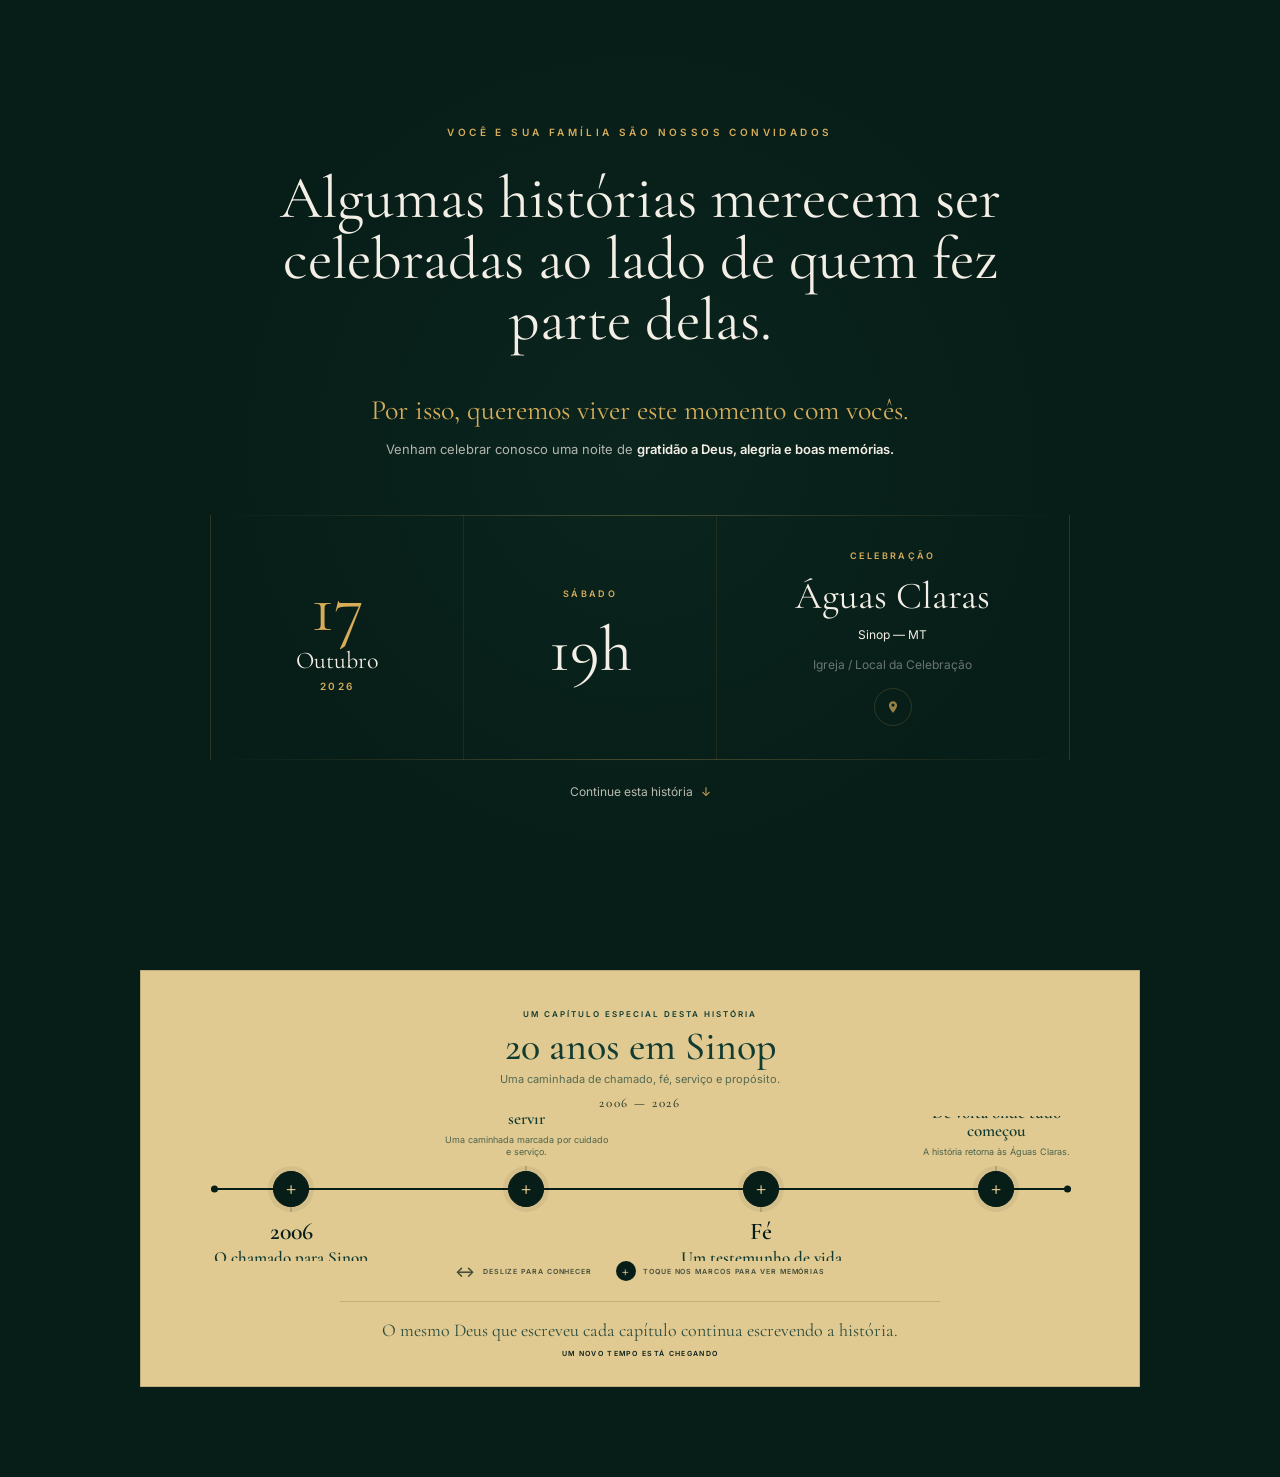
==== convite.html @ 7d4631c1 "Update convite.html" ====
<!DOCTYPE html>
<html lang="pt-BR">

<head>
  <meta charset="UTF-8">

  <meta
    name="viewport"
    content="width=device-width, initial-scale=1.0"
  >

  <meta name="theme-color" content="#071d18">

  <title>Convite | 60 anos</title>

  <!-- FONTES -->
  <link rel="preconnect" href="https://fonts.googleapis.com">

  <link
    rel="preconnect"
    href="https://fonts.gstatic.com"
    crossorigin
  >

  <link
    href="https://fonts.googleapis.com/css2?family=Cormorant+Garamond:wght@400;500;600&family=Inter:wght@300;400;500;600&display=swap"
    rel="stylesheet"
  >


  <style>

    /* =========================================================
       RESET
    ========================================================= */

    * {
      margin: 0;
      padding: 0;
      box-sizing: border-box;
    }

    html {
      scroll-behavior: smooth;
    }

    body {
      background: #071d18;
      color: #f4efe6;

      font-family: "Inter", sans-serif;

      overflow-x: hidden;
    }

    body.modal-open {
      overflow: hidden;
    }

    a {
      color: inherit;
    }


    /* =========================================================
       CONVITE
    ========================================================= */

    .convite {
      min-height: 100vh;

      display: flex;
      align-items: center;
      justify-content: center;

      padding: 70px 24px 45px;

      background:
        radial-gradient(
          circle at center,
          rgba(24, 63, 51, .22),
          transparent 55%
        ),
        #071d18;
    }

    .convite-content {
      width: min(900px, 100%);

      text-align: center;
    }


    /* LABEL */

    .convite-label {
      margin-bottom: 28px;

      color: #d7ad59;

      font-size: 10px;
      font-weight: 600;

      line-height: 1.5;

      letter-spacing: .34em;
      text-transform: uppercase;
    }


    /* FRASE PRINCIPAL */

    .convite h1 {
      max-width: 760px;

      margin: 0 auto;

      color: #f4efe6;

      font-family: "Cormorant Garamond", serif;

      font-size: clamp(42px, 5vw, 60px);
      font-weight: 400;

      line-height: 1.02;
    }


    /* DESTAQUE */

    .convite-destaque {
      margin-top: 42px;

      color: #d7ad59;

      font-family: "Cormorant Garamond", serif;

      font-size: clamp(22px, 2.5vw, 28px);
    }


    /* TEXTO FINAL */

    .convite-final {
      margin-top: 12px;

      color: rgba(244, 239, 230, .72);

      font-size: 13px;
      line-height: 1.6;
    }

    .convite-final strong {
      color: #f4efe6;
      font-weight: 600;
    }


    /* =========================================================
       EVENTO
    ========================================================= */

    .event-frame {
      position: relative;

      display: grid;
      grid-template-columns: 1fr 1fr 1.4fr;

      width: min(860px, 100%);

      margin: 55px auto 0;

      border-left:
        1px solid rgba(215, 173, 89, .18);

      border-right:
        1px solid rgba(215, 173, 89, .18);
    }


    /* LINHAS SUPERIOR / INFERIOR */

    .event-frame::before,
    .event-frame::after {
      content: "";

      position: absolute;
      left: 0;

      width: 100%;
      height: 1px;

      background:
        linear-gradient(
          90deg,
          transparent,
          rgba(215, 173, 89, .3),
          transparent
        );
    }

    .event-frame::before {
      top: 0;
    }

    .event-frame::after {
      bottom: 0;
    }


    /* COLUNAS */

    .event-column {
      min-height: 245px;

      display: flex;
      flex-direction: column;
      align-items: center;
      justify-content: center;

      padding: 32px 20px;
    }

    .event-column + .event-column {
      border-left:
        1px solid rgba(215, 173, 89, .10);
    }


    /* DATA */

    .event-number {
      color: #d7ad59;

      font-family: "Cormorant Garamond", serif;

      font-size: 70px;
      line-height: .72;
    }

    .event-month {
      margin-top: 12px;

      font-family: "Cormorant Garamond", serif;

      font-size: 24px;
    }

    .event-year {
      margin-top: 5px;

      color: #d7ad59;

      font-size: 10px;
      font-weight: 600;

      letter-spacing: .25em;
    }


    /* HORÁRIO */

    .event-small {
      margin-bottom: 12px;

      color: #d7ad59;

      font-size: 9px;
      font-weight: 600;

      letter-spacing: .26em;

      text-transform: uppercase;
    }

    .event-time strong {
      font-family: "Cormorant Garamond", serif;

      font-size: 64px;
      font-weight: 400;
    }


    /* LOCAL */

    .event-place h3 {
      margin-bottom: 8px;

      font-family: "Cormorant Garamond", serif;

      font-size: 38px;
      font-weight: 400;
    }

    .event-place > p {
      font-size: 12px;
    }

    .event-location {
      margin-top: 15px;

      color:
        rgba(244, 239, 230, .42);

      font-size: 10px;
    }


    /* MAPA */

    .map-pin {
      width: 38px;
      height: 38px;

      display: flex;
      align-items: center;
      justify-content: center;

      margin-top: 16px;

      border:
        1px solid rgba(215, 173, 89, .18);

      border-radius: 50%;

      transition: .3s ease;
    }

    .map-pin svg {
      width: 14px;

      fill:
        rgba(215, 173, 89, .7);
    }

    .map-pin:hover {
      transform:
        translateY(-3px);

      border-color:
        rgba(215, 173, 89, .5);
    }


    /* CONTINUAR */

    .continue-scroll {
      display: inline-flex;
      align-items: center;

      gap: 8px;

      margin-top: 24px;

      color:
        rgba(244, 239, 230, .75);

      font-size: 12px;

      text-decoration: none;
    }

    .continue-arrow {
      color: #d7ad59;

      animation:
        arrow 1.8s infinite;
    }

    @keyframes arrow {

      0%,
      100% {
        transform:
          translateY(0);
      }

      50% {
        transform:
          translateY(5px);
      }

    }


    /* =========================================================
       HISTÓRIA
    ========================================================= */

    .historia {
      padding: 70px 20px 90px;

      background: #071d18;
    }


    /* CARD DOURADO */

    .historia-card {
      width: min(1000px, 100%);

      max-height: 590px;

      margin: 0 auto;

      padding: 38px 0 28px;

      overflow: hidden;

      border:
        1px solid rgba(7, 29, 24, .16);

      background: #e1ca91;

      color: #123b32;
    }


    /* =========================================================
       CABEÇALHO DA HISTÓRIA
    ========================================================= */

    .historia-header {
      position: relative;

      z-index: 2;

      padding: 0 24px;

      text-align: center;

      margin-bottom: 5px;
    }

    .historia-label {
      display: block;

      margin-bottom: 7px;

      color: #123b32;

      font-size: 8px;
      font-weight: 600;

      letter-spacing: .25em;

      text-transform: uppercase;
    }

    .historia-header h2 {
      color: #123b32;

      font-family:
        "Cormorant Garamond",
        serif;

      font-size:
        clamp(30px, 4vw, 40px);

      font-weight: 500;

      line-height: 1;
    }

    .historia-header p {
      margin-top: 6px;

      color:
        rgba(18, 59, 50, .68);

      font-size: 11px;

      line-height: 1.4;
    }

    .historia-periodo {
      display: block;

      margin-top: 8px;

      color: #071d18;

      font-family:
        "Cormorant Garamond",
        serif;

      font-size: 13px;

      letter-spacing: .14em;
    }


    /* =========================================================
       JANELA DA TIMELINE
    ========================================================= */

   .timeline-scroll {
  position: relative;

  width: 100%;
  height: 145px;

  margin-top: 0;

  overflow-x: auto;
  overflow-y: hidden;

  scroll-behavior: smooth;
  scroll-snap-type: x proximity;

  scrollbar-width: none;

  -webkit-overflow-scrolling: touch;
}

.timeline-scroll::-webkit-scrollbar {
  display: none;
}


/* PISTA */

.timeline-track {
  position: relative;

  width: 1000px;
  height: 100%;
}


/* LINHA HORIZONTAL */

.timeline-line {
  position: absolute;

  left: 70px;
  right: 70px;
  top: 50%;

  height: 2px;

  transform: translateY(-50%);

  background: #071d18;
}


/* pontas da linha */

.timeline-line::before,
.timeline-line::after {
  content: "";

  position: absolute;
  top: 50%;

  width: 7px;
  height: 7px;

  border-radius: 50%;

  background: #071d18;

  transform: translateY(-50%);
}

.timeline-line::before {
  left: 0;
}

.timeline-line::after {
  right: 0;
}

    /* =========================================================
       MARCOS
    ========================================================= */

    .timeline-point {
      position: absolute;

      top: 50%;

      width: 190px;
      height: 270px;

      transform:
        translate(-50%, -50%);

      border: 0;

      background: transparent;

      color: #123b32;

      font: inherit;

      text-align: center;

      cursor: pointer;

      scroll-snap-align: center;

      -webkit-tap-highlight-color:
        transparent;
    }


    /* POSIÇÃO DOS 4 MARCOS */

    .point-1 {
      left: 150px;
    }

    .point-2 {
      left: 385px;
    }

    .point-3 {
      left: 620px;
    }

    .point-4 {
      left: 855px;
    }


    /* =========================================================
       CÍRCULO INTERATIVO
    ========================================================= */

    .timeline-marker {
      position: absolute;

      left: 50%;
      top: 50%;

      width: 36px;
      height: 36px;

      display: flex;
      align-items: center;
      justify-content: center;

      transform:
        translate(-50%, -50%);

      border:
        1px solid #071d18;

      border-radius: 50%;

      background: #071d18;

      box-shadow:
        0 0 0 5px
        rgba(7, 29, 24, .06);

      transition:
        transform .3s ease,
        background .3s ease,
        box-shadow .3s ease;
    }


    /* + */

    .timeline-plus {
      position: relative;

      z-index: 2;

      color: #e1ca91;

      font-size: 19px;
      font-weight: 300;

      line-height: 1;

      animation:
        plusPulse 2s ease-in-out infinite;
    }


    /* ANEL PULSANTE */

    .timeline-marker::after {
      content: "";

      position: absolute;

      inset: -1px;

      border:
        1px solid
        rgba(7, 29, 24, .60);

      border-radius: 50%;

      animation:
        markerPulse 2s ease-out infinite;
    }


    @keyframes plusPulse {

      0%,
      100% {
        transform:
          scale(1);

        opacity: .78;
      }

      50% {
        transform:
          scale(1.2);

        opacity: 1;
      }

    }


    @keyframes markerPulse {

      0% {
        transform:
          scale(1);

        opacity: .55;
      }

      70%,
      100% {
        transform:
          scale(1.65);

        opacity: 0;
      }

    }


    /* HOVER / FOCO */

    .timeline-point:hover
    .timeline-marker,
    .timeline-point:focus-visible
    .timeline-marker {
      transform:
        translate(-50%, -50%)
        scale(1.12);

      background: #123b32;

      box-shadow:
        0 0 0 7px
        rgba(7, 29, 24, .08);
    }

    .timeline-point:focus-visible {
      outline:
        1px solid #071d18;

      outline-offset: 4px;
    }


    /* =========================================================
       TEXTO DA TIMELINE
    ========================================================= */

    .timeline-content {
      position: absolute;

      left: 50%;

      width: 180px;

      transform:
        translateX(-50%);

      color: #123b32;
    }


    /* acima */

    .timeline-content.top {
      bottom:
        calc(50% + 31px);
    }


    /* abaixo */

    .timeline-content.bottom {
      top:
        calc(50% + 31px);
    }


    /* pequeno conector */

    .timeline-content::before {
      content: "";

      position: absolute;

      left: 50%;

      width: 1px;
      height: 14px;

      background:
        rgba(7, 29, 24, .35);

      transform:
        translateX(-50%);
    }

    .timeline-content.top::before {
      bottom: -22px;
    }

    .timeline-content.bottom::before {
      top: -22px;
    }


    /* ANO */

    .timeline-content strong {
      display: block;

      color: #071d18;

      font-family:
        "Cormorant Garamond",
        serif;

      font-size: 24px;
      font-weight: 600;

      line-height: 1;
    }


    /* TÍTULO */

    .timeline-title {
      display: block;

      max-width: 170px;

      margin:
        5px auto 0;

      color: #123b32;

      font-family:
        "Cormorant Garamond",
        serif;

      font-size: 17px;
      font-weight: 600;

      line-height: 1.05;
    }


    /* TEXTO CURTO */

    .timeline-content small {
      display: block;

      max-width: 170px;

      margin:
        6px auto 0;

      color:
        rgba(18, 59, 50, .72);

      font-size: 9px;

      line-height: 1.35;
    }


    /* =========================================================
       AJUDAS DE INTERAÇÃO
    ========================================================= */

    .timeline-actions {
      display: flex;
      align-items: center;
      justify-content: center;

      flex-wrap: wrap;

      gap: 12px 24px;

      padding:
        0 22px;
    }

    .timeline-hint,
    .timeline-help {
      display: inline-flex;
      align-items: center;

      gap: 7px;

      color:
        rgba(7, 29, 24, .72);

      font-size: 7px;
      font-weight: 600;

      letter-spacing: .13em;

      text-transform: uppercase;
    }

    .timeline-hint-icon {
      font-size: 15px;

      animation:
        slideHint 1.8s ease-in-out infinite;
    }

    @keyframes slideHint {

      0%,
      100% {
        transform:
          translateX(0);
      }

      50% {
        transform:
          translateX(5px);
      }

    }


    /* mini + explicativo */

    .help-marker {
      width: 20px;
      height: 20px;

      display: inline-flex;
      align-items: center;
      justify-content: center;

      border-radius: 50%;

      background: #071d18;

      color: #e1ca91;

      font-size: 13px;
      font-weight: 300;
    }


    /* =========================================================
       FINAL DA HISTÓRIA
    ========================================================= */

    .historia-final {
      margin:
        20px auto 0;

      padding:
        17px 20px 0;

      max-width: 600px;

      border-top:
        1px solid
        rgba(7, 29, 24, .15);

      text-align: center;
    }

    .historia-final p {
      color:
        rgba(18, 59, 50, .88);

      font-family:
        "Cormorant Garamond",
        serif;

      font-size: 18px;

      line-height: 1.25;
    }

    .historia-final span {
      display: block;

      margin-top: 7px;

      color: #071d18;

      font-size: 7px;
      font-weight: 600;

      letter-spacing: .19em;

      text-transform: uppercase;
    }


    /* =========================================================
       MODAL / GALERIA
    ========================================================= */

    .memory-modal {
      position: fixed;

      inset: 0;

      z-index: 9999;

      display: flex;
      align-items: center;
      justify-content: center;

      padding: 20px;

      opacity: 0;
      visibility: hidden;

      pointer-events: none;

      transition:
        opacity .3s ease,
        visibility .3s ease;
    }

    .memory-modal.is-open {
      opacity: 1;
      visibility: visible;

      pointer-events: auto;
    }


    /* FUNDO */

    .memory-backdrop {
      position: absolute;

      inset: 0;

      background:
        rgba(2, 14, 11, .88);

      backdrop-filter:
        blur(8px);

      -webkit-backdrop-filter:
        blur(8px);
    }


    /* JANELA */

    .memory-dialog {
      position: relative;

      z-index: 2;

      width:
        min(720px, 100%);

      max-height:
        calc(100vh - 40px);

      overflow-y: auto;

      padding:
        18px 18px 24px;

      background: #071d18;

      border:
        1px solid
        rgba(225, 202, 145, .32);

      box-shadow:
        0 30px 80px
        rgba(0, 0, 0, .40);
    }


    /* FECHAR */

    .memory-close {
      position: absolute;

      top: 14px;
      right: 14px;

      z-index: 5;

      width: 38px;
      height: 38px;

      border:
        1px solid
        rgba(225, 202, 145, .30);

      border-radius: 50%;

      background:
        rgba(7, 29, 24, .85);

      color: #e1ca91;

      font-size: 24px;
      font-weight: 300;

      line-height: 1;

      cursor: pointer;
    }


    /* FOTO */

    .memory-image-wrap {
      position: relative;

      width: 100%;

      aspect-ratio: 16 / 10;

      display: flex;
      align-items: center;
      justify-content: center;

      overflow: hidden;

      background: #04130f;
    }

    .memory-image-wrap img {
      width: 100%;
      height: 100%;

      display: block;

      object-fit: cover;
    }


    /* SETAS */

    .memory-nav {
      position: absolute;

      top: 50%;

      z-index: 4;

      width: 42px;
      height: 42px;

      display: flex;
      align-items: center;
      justify-content: center;

      transform:
        translateY(-50%);

      border:
        1px solid
        rgba(225, 202, 145, .35);

      border-radius: 50%;

      background:
        rgba(7, 29, 24, .72);

      color: #e1ca91;

      font-family:
        "Cormorant Garamond",
        serif;

      font-size: 29px;

      cursor: pointer;
    }

    .memory-prev {
      left: 12px;
    }

    .memory-next {
      right: 12px;
    }


    /* INFORMAÇÕES */

    .memory-info {
      padding:
        20px 8px 0;

      text-align: center;
    }

    .memory-year {
      display: block;

      margin-bottom: 5px;

      color: #d7ad59;

      font-size: 8px;
      font-weight: 600;

      letter-spacing: .25em;

      text-transform: uppercase;
    }

    .memory-info h3 {
      color: #f4efe6;

      font-family:
        "Cormorant Garamond",
        serif;

      font-size: 30px;
      font-weight: 400;
    }

    .memory-info p {
      max-width: 480px;

      margin:
        7px auto 0;

      color:
        rgba(244, 239, 230, .62);

      font-size: 11px;

      line-height: 1.5;
    }


    /* =========================================================
       MOBILE
    ========================================================= */

    @media (max-width: 600px) {

      /* CONVITE */

      .convite {
        min-height: auto;

        padding:
          48px 20px 34px;
      }

      .convite-label {
        margin-bottom: 17px;

        font-size: 8px;
        line-height: 1.5;

        letter-spacing: .24em;
      }

      .convite h1 {
        max-width: 330px;

        font-size: 30px;
        line-height: 1.02;
      }

      .convite-destaque {
        margin-top: 18px;

        font-size: 18px;
        line-height: 1.2;
      }

      .convite-final {
        max-width: 310px;

        margin:
          7px auto 0;

        font-size: 10.5px;

        line-height: 1.45;
      }


      /* =====================================================
         EVENTO MOBILE
      ===================================================== */

      .event-frame {
        display: grid;

        grid-template-columns:
          1fr 1fr;

        width: 100%;
        max-width: 330px;

        margin:
          22px auto 0;

        padding: 0;

        gap: 0;
      }

      .event-column {
        min-height: auto;

        padding: 0;
      }

      .event-column +
      .event-column {
        border-left: 0;
        border-top: 0;
      }


      /* DATA + HORA */

      .event-date,
      .event-time {
        min-height: 82px;

        padding:
          9px 7px;
      }

      .event-time {
        border-left:
          1px solid
          rgba(215, 173, 89, .14);
      }


      /* DATA */

      .event-number {
        font-size: 40px;
        line-height: .68;
      }

      .event-month {
        margin-top: 6px;

        font-size: 15px;
      }

      .event-year {
        margin-top: 4px;

        font-size: 6px;

        letter-spacing: .26em;
      }


      /* HORÁRIO */

      .event-time
      .event-small {
        margin-bottom: 2px;

        font-size: 6px;

        letter-spacing: .22em;
      }

      .event-time strong {
        font-size: 38px;

        line-height: .9;
      }


      /* LOCAL */

      .event-place {
        grid-column:
          1 / -1;

        min-height: auto;

        padding:
          9px 10px 11px;

        border-top:
          1px solid
          rgba(215, 173, 89, .14);
      }

      .event-place
      .event-small {
        margin-bottom: 3px;

        font-size: 6px;

        letter-spacing: .22em;
      }

      .event-place h3 {
        margin-bottom: 4px;

        font-size: 18px;

        line-height: 1;
      }

      .event-place > p {
        font-size: 8px;

        line-height: 1.3;
      }

      .event-location {
        display: none;
      }

      .map-pin {
        width: 23px;
        height: 23px;

        margin-top: 6px;
      }

      .map-pin svg {
        width: 9px;
      }


      /* =====================================================
         TIMELINE MOBILE
      ===================================================== */

      .historia {
        padding:
          42px 12px 60px;
      }

      .historia-card {
        width: 100%;

        height: 500px;
        max-height: 500px;

        padding:
          26px 0 20px;
      }

      .historia-header {
        padding:
          0 16px;

        margin-bottom: 0;
      }

      .historia-label {
        margin-bottom: 6px;

        font-size: 7px;

        letter-spacing: .20em;
      }

      .historia-header h2 {
        font-size: 28px;
      }

      .historia-header p {
        margin-top: 5px;

        font-size: 10px;
      }

      .historia-periodo {
        margin-top: 6px;

        font-size: 12px;
      }


      /* janela horizontal */

      .timeline-scroll {
        height: 290px;

        margin-top: 3px;
      }

      .timeline-track {
        width: 1000px;
      }


      /* começa mostrando o primeiro marco
         com espaço agradável */

      .timeline-line {
        left: 70px;
        right: 70px;
      }


      /* marcos */

      .timeline-point {
        width: 180px;
        height: 245px;
      }

      .timeline-marker {
        width: 34px;
        height: 34px;
      }

      .timeline-plus {
        font-size: 18px;
      }


      /* textos */

      .timeline-content {
        width: 170px;
      }

      .timeline-content strong {
        font-size: 22px;
      }

      .timeline-title {
        max-width: 155px;

        font-size: 16px;
      }

      .timeline-content small {
        max-width: 155px;

        font-size: 8px;

        line-height: 1.3;
      }


      /* ajuda */

      .timeline-actions {
        gap: 8px 16px;

        padding:
          0 12px;
      }

      .timeline-hint,
      .timeline-help {
        font-size: 6px;
      }

      .historia-final {
        margin-top: 15px;

        padding-top: 13px;
      }

      .historia-final p {
        font-size: 16px;
      }

      .historia-final span {
        font-size: 6px;
      }


      /* =====================================================
         MODAL MOBILE
      ===================================================== */

      .memory-modal {
        padding: 12px;
      }

      .memory-dialog {
        padding:
          12px 12px 20px;

        max-height:
          calc(100vh - 24px);
      }

      .memory-image-wrap {
        aspect-ratio: 4 / 5;
      }

      .memory-close {
        top: 9px;
        right: 9px;

        width: 36px;
        height: 36px;
      }

      .memory-nav {
        width: 38px;
        height: 38px;
      }

      .memory-prev {
        left: 8px;
      }

      .memory-next {
        right: 8px;
      }

      .memory-info {
        padding-top: 15px;
      }

      .memory-info h3 {
        font-size: 25px;
      }

    }


    /* =========================================================
       TOUCH
    ========================================================= */

    @media (hover: none) {

      .timeline-point:hover
      .timeline-marker {
        transform:
          translate(-50%, -50%);
      }

    }


    /* =========================================================
       REDUZIR MOVIMENTO
    ========================================================= */

    @media (
      prefers-reduced-motion: reduce
    ) {

      html {
        scroll-behavior: auto;
      }

      .continue-arrow,
      .timeline-plus,
      .timeline-marker::after,
      .timeline-hint-icon {
        animation: none;
      }

      .timeline-scroll {
        scroll-behavior: auto;
      }

    }

  </style>

</head>


<body>

  <main>


    <!-- =====================================================
         CONVITE
    ====================================================== -->

    <section class="convite">

      <div class="convite-content">

        <p class="convite-label">
          Você e sua família são nossos convidados
        </p>


        <h1>
          Algumas histórias merecem
          ser celebradas ao lado
          de quem fez parte delas.
        </h1>


        <p class="convite-destaque">
          Por isso, queremos viver este momento com vocês.
        </p>


        <p class="convite-final">
          Venham celebrar conosco uma noite de

          <strong>
            gratidão a Deus, alegria e boas memórias.
          </strong>
        </p>



        <!-- =================================================
             EVENTO
        ================================================== -->

        <div class="event-frame">


          <!-- DATA -->

          <div class="event-column event-date">

            <span class="event-number">
              17
            </span>

            <span class="event-month">
              Outubro
            </span>

            <span class="event-year">
              2026
            </span>

          </div>


          <!-- HORÁRIO -->

          <div class="event-column event-time">

            <span class="event-small">
              Sábado
            </span>

            <strong>
              19h
            </strong>

          </div>


          <!-- LOCAL -->

          <div class="event-column event-place">

            <span class="event-small">
              Celebração
            </span>

            <h3>
              Águas Claras
            </h3>

            <p>
              Sinop — MT
            </p>

            <p class="event-location">
              Igreja / Local da Celebração
            </p>


            <a
              href="COLE_AQUI_O_LINK_DO_GOOGLE_MAPS"
              target="_blank"
              rel="noopener noreferrer"
              class="map-pin"
              aria-label="Abrir localização no Google Maps"
            >

              <svg
                viewBox="0 0 24 24"
                aria-hidden="true"
              >
                <path
                  d="M12 2C8.13 2 5 5.13 5 9c0 5.25 7 13 7 13s7-7.75 7-13c0-3.87-3.13-7-7-7zm0 9.5A2.5 2.5 0 1 1 12 6a2.5 2.5 0 0 1 0 5.5z"
                />
              </svg>

            </a>

          </div>

        </div>



        <!-- CONTINUAR -->

        <a
          href="#historia"
          class="continue-scroll"
        >

          <span>
            Continue esta história
          </span>

          <span class="continue-arrow">
            ↓
          </span>

        </a>

      </div>

    </section>



    <!-- =====================================================
         HISTÓRIA
    ====================================================== -->

    <section
      class="historia"
      id="historia"
    >

      <div class="historia-card">


        <!-- CABEÇALHO -->

        <div class="historia-header">

          <span class="historia-label">
            Um capítulo especial desta história
          </span>

          <h2>
            20 anos em Sinop
          </h2>

          <p>
            Uma caminhada de chamado,
            fé, serviço e propósito.
          </p>

          <span class="historia-periodo">
            2006 — 2026
          </span>

        </div>



        <!-- =================================================
             TIMELINE HORIZONTAL
        ================================================== -->

        <div class="timeline-scroll">

          <div class="timeline-track">

            <div
              class="timeline-line"
              aria-hidden="true"
            ></div>


            <!-- 2006 -->

            <button
              class="timeline-point point-1"
              type="button"
              data-gallery="gallery-2006"
              aria-label="Ver memórias de 2006"
            >

              <span class="timeline-marker">

                <span class="timeline-plus">
                  +
                </span>

              </span>


              <span class="timeline-content bottom">

                <strong>
                  2006
                </strong>

                <span class="timeline-title">
                  O chamado para Sinop
                </span>

                <small>
                  Um novo capítulo de fé e propósito.
                </small>

              </span>

            </button>



            <!-- 20 ANOS -->

            <button
              class="timeline-point point-2"
              type="button"
              data-gallery="gallery-ministerio"
              aria-label="Ver memórias dos 20 anos de ministério"
            >

              <span class="timeline-marker">

                <span class="timeline-plus">
                  +
                </span>

              </span>


              <span class="timeline-content top">

                <strong>
                  20 anos
                </strong>

                <span class="timeline-title">
                  Uma vida dedicada a servir
                </span>

                <small>
                  Uma caminhada marcada por cuidado e serviço.
                </small>

              </span>

            </button>



            <!-- FÉ -->

            <button
              class="timeline-point point-3"
              type="button"
              data-gallery="gallery-fe"
              aria-label="Ver memórias de fé"
            >

              <span class="timeline-marker">

                <span class="timeline-plus">
                  +
                </span>

              </span>


              <span class="timeline-content bottom">

                <strong>
                  Fé
                </strong>

                <span class="timeline-title">
                  Um testemunho de vida
                </span>

                <small>
                  Superação, esperança e gratidão a Deus.
                </small>

              </span>

            </button>



            <!-- 2026 -->

            <button
              class="timeline-point point-4"
              type="button"
              data-gallery="gallery-2026"
              aria-label="Ver memórias de 2026"
            >

              <span class="timeline-marker">

                <span class="timeline-plus">
                  +
                </span>

              </span>


              <span class="timeline-content top">

                <strong>
                  2026
                </strong>

                <span class="timeline-title">
                  De volta onde tudo começou
                </span>

                <small>
                  A história retorna às Águas Claras.
                </small>

              </span>

            </button>


          </div>

        </div>



        <!-- AJUDA -->

        <div class="timeline-actions">

          <div class="timeline-hint">

            <span class="timeline-hint-icon">
              ↔
            </span>

            <span>
              Deslize para conhecer
            </span>

          </div>


          <div class="timeline-help">

            <span class="help-marker">
              +
            </span>

            <span>
              Toque nos marcos para ver memórias
            </span>

          </div>

        </div>



        <!-- FECHAMENTO -->

        <div class="historia-final">

          <p>
            O mesmo Deus que escreveu cada capítulo
            continua escrevendo a história.
          </p>

          <span>
            Um novo tempo está chegando
          </span>

        </div>

      </div>

    </section>

  </main>



  <!-- =====================================================
       POPUP DA GALERIA
  ====================================================== -->

  <div
    class="memory-modal"
    id="memoryModal"
    aria-hidden="true"
  >

    <div class="memory-backdrop"></div>


    <div
      class="memory-dialog"
      role="dialog"
      aria-modal="true"
      aria-labelledby="memoryTitle"
    >

      <button
        class="memory-close"
        type="button"
        aria-label="Fechar galeria"
      >
        ×
      </button>


      <div class="memory-image-wrap">

        <button
          class="memory-nav memory-prev"
          type="button"
          aria-label="Foto anterior"
        >
          ‹
        </button>


        <img
          id="memoryImage"
          src=""
          alt=""
        >


        <button
          class="memory-nav memory-next"
          type="button"
          aria-label="Próxima foto"
        >
          ›
        </button>

      </div>


      <div class="memory-info">

        <span
          class="memory-year"
          id="memoryYear"
        ></span>

        <h3 id="memoryTitle"></h3>

        <p id="memoryText"></p>

      </div>

    </div>

  </div>



  <!-- =====================================================
       JAVASCRIPT DA GALERIA
  ====================================================== -->

  <script>

    const galleries = {

      "gallery-2006": {

        year: "2006",

        title:
          "O chamado para Sinop",

        text:
          "Um novo capítulo de fé e propósito começava.",

        images: [
          "assests/2006-1.jpg",
          "assests/2006-2.jpg",
          "assests/2006-3.jpg"
        ]

      },


      "gallery-ministerio": {

        year:
          "20 anos",

        title:
          "Uma vida dedicada a servir",

        text:
          "Uma caminhada marcada por cuidado, fé e serviço.",

        images: [
          "assests/ministerio-1.jpg",
          "assests/ministerio-2.jpg",
          "assests/ministerio-3.jpg"
        ]

      },


      "gallery-fe": {

        year:
          "Fé",

        title:
          "Um testemunho de vida",

        text:
          "Superação, esperança e gratidão a Deus.",

        images: [
          "assests/fe-1.jpg",
          "assests/fe-2.jpg",
          "assests/fe-3.jpg"
        ]

      },


      "gallery-2026": {

        year:
          "2026",

        title:
          "De volta onde tudo começou",

        text:
          "Vinte anos depois, a história retorna às Águas Claras.",

        images: [
          "assests/2026-1.jpg",
          "assests/2026-2.jpg",
          "assests/2026-3.jpg"
        ]

      }

    };


    const modal =
      document.getElementById(
        "memoryModal"
      );

    const image =
      document.getElementById(
        "memoryImage"
      );

    const year =
      document.getElementById(
        "memoryYear"
      );

    const title =
      document.getElementById(
        "memoryTitle"
      );

    const text =
      document.getElementById(
        "memoryText"
      );

    const closeButton =
      document.querySelector(
        ".memory-close"
      );

    const previousButton =
      document.querySelector(
        ".memory-prev"
      );

    const nextButton =
      document.querySelector(
        ".memory-next"
      );

    const backdrop =
      document.querySelector(
        ".memory-backdrop"
      );


    let currentGallery = null;
    let currentIndex = 0;



    /* ATUALIZA FOTO */

    function updateGallery() {

      if (!currentGallery) {
        return;
      }

      const data =
        galleries[currentGallery];

      image.src =
        data.images[currentIndex];

      image.alt =
        `${data.title} — foto ${currentIndex + 1}`;

      year.textContent =
        data.year;

      title.textContent =
        data.title;

      text.textContent =
        data.text;

    }



    /* ABRIR */

    function openGallery(name) {

      if (!galleries[name]) {
        return;
      }

      currentGallery =
        name;

      currentIndex =
        0;

      updateGallery();

      modal.classList.add(
        "is-open"
      );

      modal.setAttribute(
        "aria-hidden",
        "false"
      );

      document.body.classList.add(
        "modal-open"
      );

      closeButton.focus();

    }



    /* FECHAR */

    function closeGallery() {

      modal.classList.remove(
        "is-open"
      );

      modal.setAttribute(
        "aria-hidden",
        "true"
      );

      document.body.classList.remove(
        "modal-open"
      );

      currentGallery =
        null;

    }



    /* MARCOS */

    document
      .querySelectorAll(
        ".timeline-point"
      )
      .forEach((point) => {

        point.addEventListener(
          "click",
          () => {

            openGallery(
              point.dataset.gallery
            );

          }
        );

      });



    /* PRÓXIMA */

    nextButton.addEventListener(
      "click",
      () => {

        if (!currentGallery) {
          return;
        }

        const data =
          galleries[currentGallery];

        currentIndex =
          (currentIndex + 1)
          % data.images.length;

        updateGallery();

      }
    );



    /* ANTERIOR */

    previousButton.addEventListener(
      "click",
      () => {

        if (!currentGallery) {
          return;
        }

        const data =
          galleries[currentGallery];

        currentIndex =
          (
            currentIndex
            - 1
            + data.images.length
          )
          % data.images.length;

        updateGallery();

      }
    );



    /* FECHAR PELO X */

    closeButton.addEventListener(
      "click",
      closeGallery
    );



    /* FECHAR PELO FUNDO */

    backdrop.addEventListener(
      "click",
      closeGallery
    );



    /* TECLADO */

    document.addEventListener(
      "keydown",
      (event) => {

        if (
          !modal.classList.contains(
            "is-open"
          )
        ) {
          return;
        }


        if (event.key === "Escape") {

          closeGallery();

        }


        if (event.key === "ArrowRight") {

          nextButton.click();

        }


        if (event.key === "ArrowLeft") {

          previousButton.click();

        }

      }
    );

  </script>

</body>

</html>
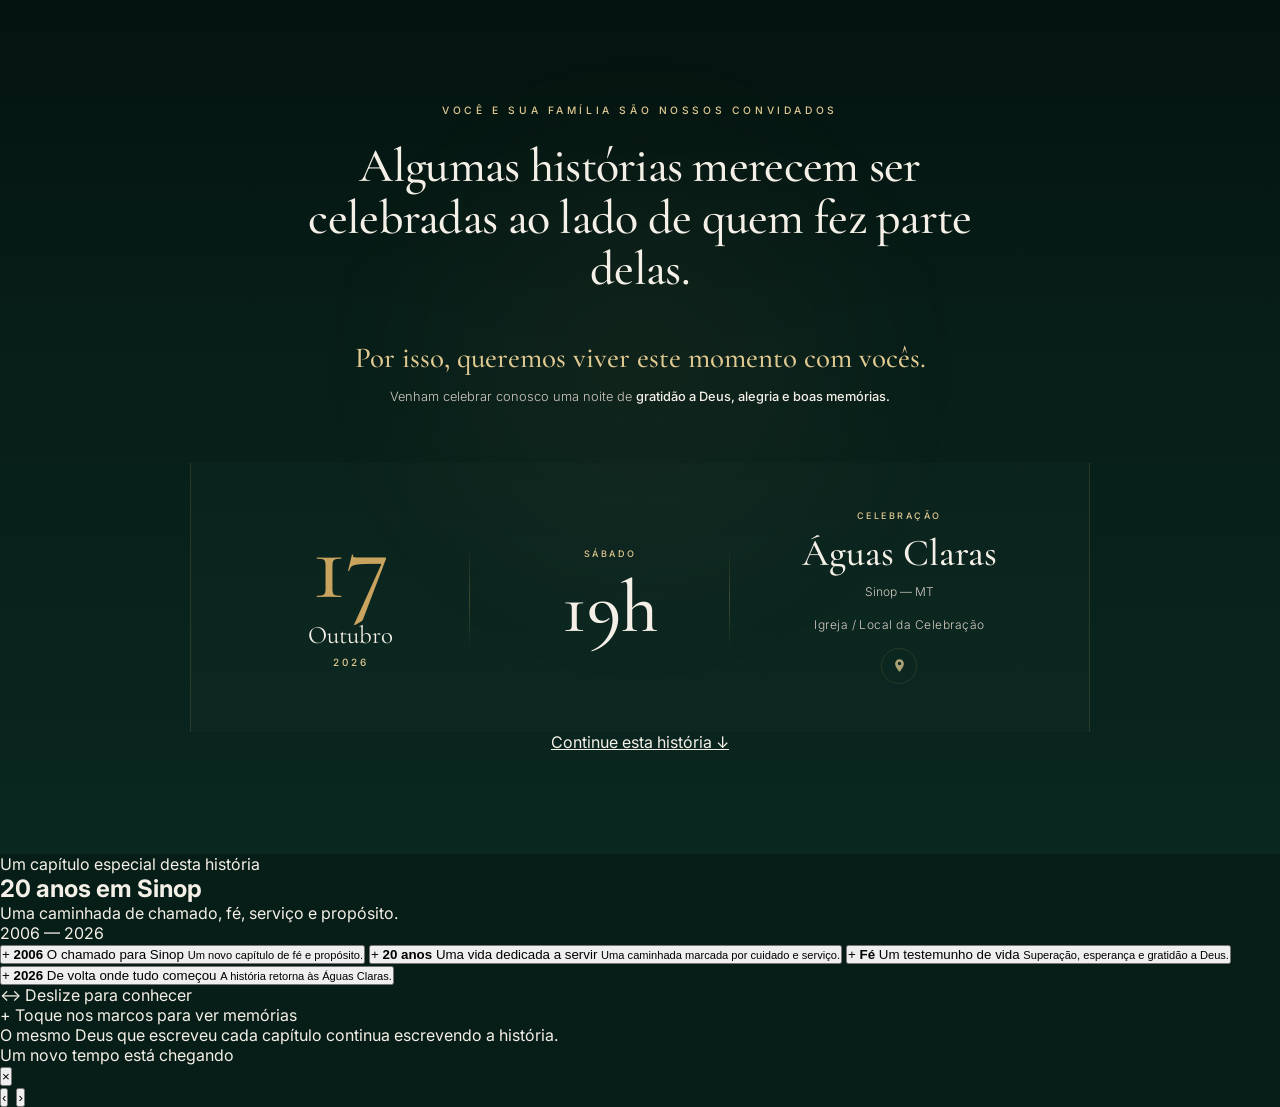
==== commit c31ac531: "Update convite.html" ====
--- a/convite.html
+++ b/convite.html
@@ -27,1672 +27,11 @@
     rel="stylesheet"
   >
 
-
-  <style>
-
-    /* =========================================================
-       RESET
-    ========================================================= */
-
-    * {
-      margin: 0;
-      padding: 0;
-      box-sizing: border-box;
-    }
-
-    html {
-      scroll-behavior: smooth;
-    }
-
-    body {
-      background: #071d18;
-      color: #f4efe6;
-
-      font-family: "Inter", sans-serif;
-
-      overflow-x: hidden;
-    }
-
-    body.modal-open {
-      overflow: hidden;
-    }
-
-    a {
-      color: inherit;
-    }
-
-
-    /* =========================================================
-       CONVITE
-    ========================================================= */
-
-    .convite {
-      min-height: 100vh;
-
-      display: flex;
-      align-items: center;
-      justify-content: center;
-
-      padding: 70px 24px 45px;
-
-      background:
-        radial-gradient(
-          circle at center,
-          rgba(24, 63, 51, .22),
-          transparent 55%
-        ),
-        #071d18;
-    }
-
-    .convite-content {
-      width: min(900px, 100%);
-
-      text-align: center;
-    }
-
-
-    /* LABEL */
-
-    .convite-label {
-      margin-bottom: 28px;
-
-      color: #d7ad59;
-
-      font-size: 10px;
-      font-weight: 600;
-
-      line-height: 1.5;
-
-      letter-spacing: .34em;
-      text-transform: uppercase;
-    }
-
-
-    /* FRASE PRINCIPAL */
-
-    .convite h1 {
-      max-width: 760px;
-
-      margin: 0 auto;
-
-      color: #f4efe6;
-
-      font-family: "Cormorant Garamond", serif;
-
-      font-size: clamp(42px, 5vw, 60px);
-      font-weight: 400;
-
-      line-height: 1.02;
-    }
-
-
-    /* DESTAQUE */
-
-    .convite-destaque {
-      margin-top: 42px;
-
-      color: #d7ad59;
-
-      font-family: "Cormorant Garamond", serif;
-
-      font-size: clamp(22px, 2.5vw, 28px);
-    }
-
-
-    /* TEXTO FINAL */
-
-    .convite-final {
-      margin-top: 12px;
-
-      color: rgba(244, 239, 230, .72);
-
-      font-size: 13px;
-      line-height: 1.6;
-    }
-
-    .convite-final strong {
-      color: #f4efe6;
-      font-weight: 600;
-    }
-
-
-    /* =========================================================
-       EVENTO
-    ========================================================= */
-
-    .event-frame {
-      position: relative;
-
-      display: grid;
-      grid-template-columns: 1fr 1fr 1.4fr;
-
-      width: min(860px, 100%);
-
-      margin: 55px auto 0;
-
-      border-left:
-        1px solid rgba(215, 173, 89, .18);
-
-      border-right:
-        1px solid rgba(215, 173, 89, .18);
-    }
-
-
-    /* LINHAS SUPERIOR / INFERIOR */
-
-    .event-frame::before,
-    .event-frame::after {
-      content: "";
-
-      position: absolute;
-      left: 0;
-
-      width: 100%;
-      height: 1px;
-
-      background:
-        linear-gradient(
-          90deg,
-          transparent,
-          rgba(215, 173, 89, .3),
-          transparent
-        );
-    }
-
-    .event-frame::before {
-      top: 0;
-    }
-
-    .event-frame::after {
-      bottom: 0;
-    }
-
-
-    /* COLUNAS */
-
-    .event-column {
-      min-height: 245px;
-
-      display: flex;
-      flex-direction: column;
-      align-items: center;
-      justify-content: center;
-
-      padding: 32px 20px;
-    }
-
-    .event-column + .event-column {
-      border-left:
-        1px solid rgba(215, 173, 89, .10);
-    }
-
-
-    /* DATA */
-
-    .event-number {
-      color: #d7ad59;
-
-      font-family: "Cormorant Garamond", serif;
-
-      font-size: 70px;
-      line-height: .72;
-    }
-
-    .event-month {
-      margin-top: 12px;
-
-      font-family: "Cormorant Garamond", serif;
-
-      font-size: 24px;
-    }
-
-    .event-year {
-      margin-top: 5px;
-
-      color: #d7ad59;
-
-      font-size: 10px;
-      font-weight: 600;
-
-      letter-spacing: .25em;
-    }
-
-
-    /* HORÁRIO */
-
-    .event-small {
-      margin-bottom: 12px;
-
-      color: #d7ad59;
-
-      font-size: 9px;
-      font-weight: 600;
-
-      letter-spacing: .26em;
-
-      text-transform: uppercase;
-    }
-
-    .event-time strong {
-      font-family: "Cormorant Garamond", serif;
-
-      font-size: 64px;
-      font-weight: 400;
-    }
-
-
-    /* LOCAL */
-
-    .event-place h3 {
-      margin-bottom: 8px;
-
-      font-family: "Cormorant Garamond", serif;
-
-      font-size: 38px;
-      font-weight: 400;
-    }
-
-    .event-place > p {
-      font-size: 12px;
-    }
-
-    .event-location {
-      margin-top: 15px;
-
-      color:
-        rgba(244, 239, 230, .42);
-
-      font-size: 10px;
-    }
-
-
-    /* MAPA */
-
-    .map-pin {
-      width: 38px;
-      height: 38px;
-
-      display: flex;
-      align-items: center;
-      justify-content: center;
-
-      margin-top: 16px;
-
-      border:
-        1px solid rgba(215, 173, 89, .18);
-
-      border-radius: 50%;
-
-      transition: .3s ease;
-    }
-
-    .map-pin svg {
-      width: 14px;
-
-      fill:
-        rgba(215, 173, 89, .7);
-    }
-
-    .map-pin:hover {
-      transform:
-        translateY(-3px);
-
-      border-color:
-        rgba(215, 173, 89, .5);
-    }
-
-
-    /* CONTINUAR */
-
-    .continue-scroll {
-      display: inline-flex;
-      align-items: center;
-
-      gap: 8px;
-
-      margin-top: 24px;
-
-      color:
-        rgba(244, 239, 230, .75);
-
-      font-size: 12px;
-
-      text-decoration: none;
-    }
-
-    .continue-arrow {
-      color: #d7ad59;
-
-      animation:
-        arrow 1.8s infinite;
-    }
-
-    @keyframes arrow {
-
-      0%,
-      100% {
-        transform:
-          translateY(0);
-      }
-
-      50% {
-        transform:
-          translateY(5px);
-      }
-
-    }
-
-
-    /* =========================================================
-       HISTÓRIA
-    ========================================================= */
-
-    .historia {
-      padding: 70px 20px 90px;
-
-      background: #071d18;
-    }
-
-
-    /* CARD DOURADO */
-
-    .historia-card {
-      width: min(1000px, 100%);
-
-      max-height: 590px;
-
-      margin: 0 auto;
-
-      padding: 38px 0 28px;
-
-      overflow: hidden;
-
-      border:
-        1px solid rgba(7, 29, 24, .16);
-
-      background: #e1ca91;
-
-      color: #123b32;
-    }
-
-
-    /* =========================================================
-       CABEÇALHO DA HISTÓRIA
-    ========================================================= */
-
-    .historia-header {
-      position: relative;
-
-      z-index: 2;
-
-      padding: 0 24px;
-
-      text-align: center;
-
-      margin-bottom: 5px;
-    }
-
-    .historia-label {
-      display: block;
-
-      margin-bottom: 7px;
-
-      color: #123b32;
-
-      font-size: 8px;
-      font-weight: 600;
-
-      letter-spacing: .25em;
-
-      text-transform: uppercase;
-    }
-
-    .historia-header h2 {
-      color: #123b32;
-
-      font-family:
-        "Cormorant Garamond",
-        serif;
-
-      font-size:
-        clamp(30px, 4vw, 40px);
-
-      font-weight: 500;
-
-      line-height: 1;
-    }
-
-    .historia-header p {
-      margin-top: 6px;
-
-      color:
-        rgba(18, 59, 50, .68);
-
-      font-size: 11px;
-
-      line-height: 1.4;
-    }
-
-    .historia-periodo {
-      display: block;
-
-      margin-top: 8px;
-
-      color: #071d18;
-
-      font-family:
-        "Cormorant Garamond",
-        serif;
-
-      font-size: 13px;
-
-      letter-spacing: .14em;
-    }
-
-
-    /* =========================================================
-       JANELA DA TIMELINE
-    ========================================================= */
-
-   .timeline-scroll {
-  position: relative;
-
-  width: 100%;
-  height: 145px;
-
-  margin-top: 0;
-
-  overflow-x: auto;
-  overflow-y: hidden;
-
-  scroll-behavior: smooth;
-  scroll-snap-type: x proximity;
-
-  scrollbar-width: none;
-
-  -webkit-overflow-scrolling: touch;
-}
-
-.timeline-scroll::-webkit-scrollbar {
-  display: none;
-}
-
-
-/* PISTA */
-
-.timeline-track {
-  position: relative;
-
-  width: 1000px;
-  height: 100%;
-}
-
-
-/* LINHA HORIZONTAL */
-
-.timeline-line {
-  position: absolute;
-
-  left: 70px;
-  right: 70px;
-  top: 50%;
-
-  height: 2px;
-
-  transform: translateY(-50%);
-
-  background: #071d18;
-}
-
-
-/* pontas da linha */
-
-.timeline-line::before,
-.timeline-line::after {
-  content: "";
-
-  position: absolute;
-  top: 50%;
-
-  width: 7px;
-  height: 7px;
-
-  border-radius: 50%;
-
-  background: #071d18;
-
-  transform: translateY(-50%);
-}
-
-.timeline-line::before {
-  left: 0;
-}
-
-.timeline-line::after {
-  right: 0;
-}
-
-    /* =========================================================
-       MARCOS
-    ========================================================= */
-
-    .timeline-point {
-      position: absolute;
-
-      top: 50%;
-
-      width: 190px;
-      height: 270px;
-
-      transform:
-        translate(-50%, -50%);
-
-      border: 0;
-
-      background: transparent;
-
-      color: #123b32;
-
-      font: inherit;
-
-      text-align: center;
-
-      cursor: pointer;
-
-      scroll-snap-align: center;
-
-      -webkit-tap-highlight-color:
-        transparent;
-    }
-
-
-    /* POSIÇÃO DOS 4 MARCOS */
-
-    .point-1 {
-      left: 150px;
-    }
-
-    .point-2 {
-      left: 385px;
-    }
-
-    .point-3 {
-      left: 620px;
-    }
-
-    .point-4 {
-      left: 855px;
-    }
-
-
-    /* =========================================================
-       CÍRCULO INTERATIVO
-    ========================================================= */
-
-    .timeline-marker {
-      position: absolute;
-
-      left: 50%;
-      top: 50%;
-
-      width: 36px;
-      height: 36px;
-
-      display: flex;
-      align-items: center;
-      justify-content: center;
-
-      transform:
-        translate(-50%, -50%);
-
-      border:
-        1px solid #071d18;
-
-      border-radius: 50%;
-
-      background: #071d18;
-
-      box-shadow:
-        0 0 0 5px
-        rgba(7, 29, 24, .06);
-
-      transition:
-        transform .3s ease,
-        background .3s ease,
-        box-shadow .3s ease;
-    }
-
-
-    /* + */
-
-    .timeline-plus {
-      position: relative;
-
-      z-index: 2;
-
-      color: #e1ca91;
-
-      font-size: 19px;
-      font-weight: 300;
-
-      line-height: 1;
-
-      animation:
-        plusPulse 2s ease-in-out infinite;
-    }
-
-
-    /* ANEL PULSANTE */
-
-    .timeline-marker::after {
-      content: "";
-
-      position: absolute;
-
-      inset: -1px;
-
-      border:
-        1px solid
-        rgba(7, 29, 24, .60);
-
-      border-radius: 50%;
-
-      animation:
-        markerPulse 2s ease-out infinite;
-    }
-
-
-    @keyframes plusPulse {
-
-      0%,
-      100% {
-        transform:
-          scale(1);
-
-        opacity: .78;
-      }
-
-      50% {
-        transform:
-          scale(1.2);
-
-        opacity: 1;
-      }
-
-    }
-
-
-    @keyframes markerPulse {
-
-      0% {
-        transform:
-          scale(1);
-
-        opacity: .55;
-      }
-
-      70%,
-      100% {
-        transform:
-          scale(1.65);
-
-        opacity: 0;
-      }
-
-    }
-
-
-    /* HOVER / FOCO */
-
-    .timeline-point:hover
-    .timeline-marker,
-    .timeline-point:focus-visible
-    .timeline-marker {
-      transform:
-        translate(-50%, -50%)
-        scale(1.12);
-
-      background: #123b32;
-
-      box-shadow:
-        0 0 0 7px
-        rgba(7, 29, 24, .08);
-    }
-
-    .timeline-point:focus-visible {
-      outline:
-        1px solid #071d18;
-
-      outline-offset: 4px;
-    }
-
-
-    /* =========================================================
-       TEXTO DA TIMELINE
-    ========================================================= */
-
-    .timeline-content {
-      position: absolute;
-
-      left: 50%;
-
-      width: 180px;
-
-      transform:
-        translateX(-50%);
-
-      color: #123b32;
-    }
-
-
-    /* acima */
-
-    .timeline-content.top {
-      bottom:
-        calc(50% + 31px);
-    }
-
-
-    /* abaixo */
-
-    .timeline-content.bottom {
-      top:
-        calc(50% + 31px);
-    }
-
-
-    /* pequeno conector */
-
-    .timeline-content::before {
-      content: "";
-
-      position: absolute;
-
-      left: 50%;
-
-      width: 1px;
-      height: 14px;
-
-      background:
-        rgba(7, 29, 24, .35);
-
-      transform:
-        translateX(-50%);
-    }
-
-    .timeline-content.top::before {
-      bottom: -22px;
-    }
-
-    .timeline-content.bottom::before {
-      top: -22px;
-    }
-
-
-    /* ANO */
-
-    .timeline-content strong {
-      display: block;
-
-      color: #071d18;
-
-      font-family:
-        "Cormorant Garamond",
-        serif;
-
-      font-size: 24px;
-      font-weight: 600;
-
-      line-height: 1;
-    }
-
-
-    /* TÍTULO */
-
-    .timeline-title {
-      display: block;
-
-      max-width: 170px;
-
-      margin:
-        5px auto 0;
-
-      color: #123b32;
-
-      font-family:
-        "Cormorant Garamond",
-        serif;
-
-      font-size: 17px;
-      font-weight: 600;
-
-      line-height: 1.05;
-    }
-
-
-    /* TEXTO CURTO */
-
-    .timeline-content small {
-      display: block;
-
-      max-width: 170px;
-
-      margin:
-        6px auto 0;
-
-      color:
-        rgba(18, 59, 50, .72);
-
-      font-size: 9px;
-
-      line-height: 1.35;
-    }
-
-
-    /* =========================================================
-       AJUDAS DE INTERAÇÃO
-    ========================================================= */
-
-    .timeline-actions {
-      display: flex;
-      align-items: center;
-      justify-content: center;
-
-      flex-wrap: wrap;
-
-      gap: 12px 24px;
-
-      padding:
-        0 22px;
-    }
-
-    .timeline-hint,
-    .timeline-help {
-      display: inline-flex;
-      align-items: center;
-
-      gap: 7px;
-
-      color:
-        rgba(7, 29, 24, .72);
-
-      font-size: 7px;
-      font-weight: 600;
-
-      letter-spacing: .13em;
-
-      text-transform: uppercase;
-    }
-
-    .timeline-hint-icon {
-      font-size: 15px;
-
-      animation:
-        slideHint 1.8s ease-in-out infinite;
-    }
-
-    @keyframes slideHint {
-
-      0%,
-      100% {
-        transform:
-          translateX(0);
-      }
-
-      50% {
-        transform:
-          translateX(5px);
-      }
-
-    }
-
-
-    /* mini + explicativo */
-
-    .help-marker {
-      width: 20px;
-      height: 20px;
-
-      display: inline-flex;
-      align-items: center;
-      justify-content: center;
-
-      border-radius: 50%;
-
-      background: #071d18;
-
-      color: #e1ca91;
-
-      font-size: 13px;
-      font-weight: 300;
-    }
-
-
-    /* =========================================================
-       FINAL DA HISTÓRIA
-    ========================================================= */
-
-    .historia-final {
-      margin:
-        20px auto 0;
-
-      padding:
-        17px 20px 0;
-
-      max-width: 600px;
-
-      border-top:
-        1px solid
-        rgba(7, 29, 24, .15);
-
-      text-align: center;
-    }
-
-    .historia-final p {
-      color:
-        rgba(18, 59, 50, .88);
-
-      font-family:
-        "Cormorant Garamond",
-        serif;
-
-      font-size: 18px;
-
-      line-height: 1.25;
-    }
-
-    .historia-final span {
-      display: block;
-
-      margin-top: 7px;
-
-      color: #071d18;
-
-      font-size: 7px;
-      font-weight: 600;
-
-      letter-spacing: .19em;
-
-      text-transform: uppercase;
-    }
-
-
-    /* =========================================================
-       MODAL / GALERIA
-    ========================================================= */
-
-    .memory-modal {
-      position: fixed;
-
-      inset: 0;
-
-      z-index: 9999;
-
-      display: flex;
-      align-items: center;
-      justify-content: center;
-
-      padding: 20px;
-
-      opacity: 0;
-      visibility: hidden;
-
-      pointer-events: none;
-
-      transition:
-        opacity .3s ease,
-        visibility .3s ease;
-    }
-
-    .memory-modal.is-open {
-      opacity: 1;
-      visibility: visible;
-
-      pointer-events: auto;
-    }
-
-
-    /* FUNDO */
-
-    .memory-backdrop {
-      position: absolute;
-
-      inset: 0;
-
-      background:
-        rgba(2, 14, 11, .88);
-
-      backdrop-filter:
-        blur(8px);
-
-      -webkit-backdrop-filter:
-        blur(8px);
-    }
-
-
-    /* JANELA */
-
-    .memory-dialog {
-      position: relative;
-
-      z-index: 2;
-
-      width:
-        min(720px, 100%);
-
-      max-height:
-        calc(100vh - 40px);
-
-      overflow-y: auto;
-
-      padding:
-        18px 18px 24px;
-
-      background: #071d18;
-
-      border:
-        1px solid
-        rgba(225, 202, 145, .32);
-
-      box-shadow:
-        0 30px 80px
-        rgba(0, 0, 0, .40);
-    }
-
-
-    /* FECHAR */
-
-    .memory-close {
-      position: absolute;
-
-      top: 14px;
-      right: 14px;
-
-      z-index: 5;
-
-      width: 38px;
-      height: 38px;
-
-      border:
-        1px solid
-        rgba(225, 202, 145, .30);
-
-      border-radius: 50%;
-
-      background:
-        rgba(7, 29, 24, .85);
-
-      color: #e1ca91;
-
-      font-size: 24px;
-      font-weight: 300;
-
-      line-height: 1;
-
-      cursor: pointer;
-    }
-
-
-    /* FOTO */
-
-    .memory-image-wrap {
-      position: relative;
-
-      width: 100%;
-
-      aspect-ratio: 16 / 10;
-
-      display: flex;
-      align-items: center;
-      justify-content: center;
-
-      overflow: hidden;
-
-      background: #04130f;
-    }
-
-    .memory-image-wrap img {
-      width: 100%;
-      height: 100%;
-
-      display: block;
-
-      object-fit: cover;
-    }
-
-
-    /* SETAS */
-
-    .memory-nav {
-      position: absolute;
-
-      top: 50%;
-
-      z-index: 4;
-
-      width: 42px;
-      height: 42px;
-
-      display: flex;
-      align-items: center;
-      justify-content: center;
-
-      transform:
-        translateY(-50%);
-
-      border:
-        1px solid
-        rgba(225, 202, 145, .35);
-
-      border-radius: 50%;
-
-      background:
-        rgba(7, 29, 24, .72);
-
-      color: #e1ca91;
-
-      font-family:
-        "Cormorant Garamond",
-        serif;
-
-      font-size: 29px;
-
-      cursor: pointer;
-    }
-
-    .memory-prev {
-      left: 12px;
-    }
-
-    .memory-next {
-      right: 12px;
-    }
-
-
-    /* INFORMAÇÕES */
-
-    .memory-info {
-      padding:
-        20px 8px 0;
-
-      text-align: center;
-    }
-
-    .memory-year {
-      display: block;
-
-      margin-bottom: 5px;
-
-      color: #d7ad59;
-
-      font-size: 8px;
-      font-weight: 600;
-
-      letter-spacing: .25em;
-
-      text-transform: uppercase;
-    }
-
-    .memory-info h3 {
-      color: #f4efe6;
-
-      font-family:
-        "Cormorant Garamond",
-        serif;
-
-      font-size: 30px;
-      font-weight: 400;
-    }
-
-    .memory-info p {
-      max-width: 480px;
-
-      margin:
-        7px auto 0;
-
-      color:
-        rgba(244, 239, 230, .62);
-
-      font-size: 11px;
-
-      line-height: 1.5;
-    }
-
-
-    /* =========================================================
-       MOBILE
-    ========================================================= */
-
-    @media (max-width: 600px) {
-
-      /* CONVITE */
-
-      .convite {
-        min-height: auto;
-
-        padding:
-          48px 20px 34px;
-      }
-
-      .convite-label {
-        margin-bottom: 17px;
-
-        font-size: 8px;
-        line-height: 1.5;
-
-        letter-spacing: .24em;
-      }
-
-      .convite h1 {
-        max-width: 330px;
-
-        font-size: 30px;
-        line-height: 1.02;
-      }
-
-      .convite-destaque {
-        margin-top: 18px;
-
-        font-size: 18px;
-        line-height: 1.2;
-      }
-
-      .convite-final {
-        max-width: 310px;
-
-        margin:
-          7px auto 0;
-
-        font-size: 10.5px;
-
-        line-height: 1.45;
-      }
-
-
-      /* =====================================================
-         EVENTO MOBILE
-      ===================================================== */
-
-      .event-frame {
-        display: grid;
-
-        grid-template-columns:
-          1fr 1fr;
-
-        width: 100%;
-        max-width: 330px;
-
-        margin:
-          22px auto 0;
-
-        padding: 0;
-
-        gap: 0;
-      }
-
-      .event-column {
-        min-height: auto;
-
-        padding: 0;
-      }
-
-      .event-column +
-      .event-column {
-        border-left: 0;
-        border-top: 0;
-      }
-
-
-      /* DATA + HORA */
-
-      .event-date,
-      .event-time {
-        min-height: 82px;
-
-        padding:
-          9px 7px;
-      }
-
-      .event-time {
-        border-left:
-          1px solid
-          rgba(215, 173, 89, .14);
-      }
-
-
-      /* DATA */
-
-      .event-number {
-        font-size: 40px;
-        line-height: .68;
-      }
-
-      .event-month {
-        margin-top: 6px;
-
-        font-size: 15px;
-      }
-
-      .event-year {
-        margin-top: 4px;
-
-        font-size: 6px;
-
-        letter-spacing: .26em;
-      }
-
-
-      /* HORÁRIO */
-
-      .event-time
-      .event-small {
-        margin-bottom: 2px;
-
-        font-size: 6px;
-
-        letter-spacing: .22em;
-      }
-
-      .event-time strong {
-        font-size: 38px;
-
-        line-height: .9;
-      }
-
-
-      /* LOCAL */
-
-      .event-place {
-        grid-column:
-          1 / -1;
-
-        min-height: auto;
-
-        padding:
-          9px 10px 11px;
-
-        border-top:
-          1px solid
-          rgba(215, 173, 89, .14);
-      }
-
-      .event-place
-      .event-small {
-        margin-bottom: 3px;
-
-        font-size: 6px;
-
-        letter-spacing: .22em;
-      }
-
-      .event-place h3 {
-        margin-bottom: 4px;
-
-        font-size: 18px;
-
-        line-height: 1;
-      }
-
-      .event-place > p {
-        font-size: 8px;
-
-        line-height: 1.3;
-      }
-
-      .event-location {
-        display: none;
-      }
-
-      .map-pin {
-        width: 23px;
-        height: 23px;
-
-        margin-top: 6px;
-      }
-
-      .map-pin svg {
-        width: 9px;
-      }
-
-
-      /* =====================================================
-         TIMELINE MOBILE
-      ===================================================== */
-
-      .historia {
-        padding:
-          42px 12px 60px;
-      }
-
-      .historia-card {
-        width: 100%;
-
-        height: 500px;
-        max-height: 500px;
-
-        padding:
-          26px 0 20px;
-      }
-
-      .historia-header {
-        padding:
-          0 16px;
-
-        margin-bottom: 0;
-      }
-
-      .historia-label {
-        margin-bottom: 6px;
-
-        font-size: 7px;
-
-        letter-spacing: .20em;
-      }
-
-      .historia-header h2 {
-        font-size: 28px;
-      }
-
-      .historia-header p {
-        margin-top: 5px;
-
-        font-size: 10px;
-      }
-
-      .historia-periodo {
-        margin-top: 6px;
-
-        font-size: 12px;
-      }
-
-
-      /* janela horizontal */
-
-      .timeline-scroll {
-        height: 290px;
-
-        margin-top: 3px;
-      }
-
-      .timeline-track {
-        width: 1000px;
-      }
-
-
-      /* começa mostrando o primeiro marco
-         com espaço agradável */
-
-      .timeline-line {
-        left: 70px;
-        right: 70px;
-      }
-
-
-      /* marcos */
-
-      .timeline-point {
-        width: 180px;
-        height: 245px;
-      }
-
-      .timeline-marker {
-        width: 34px;
-        height: 34px;
-      }
-
-      .timeline-plus {
-        font-size: 18px;
-      }
-
-
-      /* textos */
-
-      .timeline-content {
-        width: 170px;
-      }
-
-      .timeline-content strong {
-        font-size: 22px;
-      }
-
-      .timeline-title {
-        max-width: 155px;
-
-        font-size: 16px;
-      }
-
-      .timeline-content small {
-        max-width: 155px;
-
-        font-size: 8px;
-
-        line-height: 1.3;
-      }
-
-
-      /* ajuda */
-
-      .timeline-actions {
-        gap: 8px 16px;
-
-        padding:
-          0 12px;
-      }
-
-      .timeline-hint,
-      .timeline-help {
-        font-size: 6px;
-      }
-
-      .historia-final {
-        margin-top: 15px;
-
-        padding-top: 13px;
-      }
-
-      .historia-final p {
-        font-size: 16px;
-      }
-
-      .historia-final span {
-        font-size: 6px;
-      }
-
-
-      /* =====================================================
-         MODAL MOBILE
-      ===================================================== */
-
-      .memory-modal {
-        padding: 12px;
-      }
-
-      .memory-dialog {
-        padding:
-          12px 12px 20px;
-
-        max-height:
-          calc(100vh - 24px);
-      }
-
-      .memory-image-wrap {
-        aspect-ratio: 4 / 5;
-      }
-
-      .memory-close {
-        top: 9px;
-        right: 9px;
-
-        width: 36px;
-        height: 36px;
-      }
-
-      .memory-nav {
-        width: 38px;
-        height: 38px;
-      }
-
-      .memory-prev {
-        left: 8px;
-      }
-
-      .memory-next {
-        right: 8px;
-      }
-
-      .memory-info {
-        padding-top: 15px;
-      }
-
-      .memory-info h3 {
-        font-size: 25px;
-      }
-
-    }
-
-
-    /* =========================================================
-       TOUCH
-    ========================================================= */
-
-    @media (hover: none) {
-
-      .timeline-point:hover
-      .timeline-marker {
-        transform:
-          translate(-50%, -50%);
-      }
-
-    }
-
-
-    /* =========================================================
-       REDUZIR MOVIMENTO
-    ========================================================= */
-
-    @media (
-      prefers-reduced-motion: reduce
-    ) {
-
-      html {
-        scroll-behavior: auto;
-      }
-
-      .continue-arrow,
-      .timeline-plus,
-      .timeline-marker::after,
-      .timeline-hint-icon {
-        animation: none;
-      }
-
-      .timeline-scroll {
-        scroll-behavior: auto;
-      }
-
-    }
-
-  </style>
-
+  <!-- CSS EXTERNO -->
+  <link
+    rel="stylesheet"
+    href="style.css?v=14"
+  >
 </head>
 
 
@@ -1728,7 +67,6 @@
 
         <p class="convite-final">
           Venham celebrar conosco uma noite de
-
           <strong>
             gratidão a Deus, alegria e boas memórias.
           </strong>
@@ -1741,7 +79,6 @@
         ================================================== -->
 
         <div class="event-frame">
-
 
           <!-- DATA -->
 
@@ -1822,22 +159,22 @@
         </div>
 
 
-
         <!-- CONTINUAR -->
 
         <a
           href="#historia"
           class="continue-scroll"
         >
-
           <span>
             Continue esta história
           </span>
 
-          <span class="continue-arrow">
+          <span
+            class="continue-arrow"
+            aria-hidden="true"
+          >
             ↓
           </span>
-
         </a>
 
       </div>
@@ -1884,10 +221,13 @@
 
 
         <!-- =================================================
-             TIMELINE HORIZONTAL
+             TIMELINE
         ================================================== -->
 
-        <div class="timeline-scroll">
+        <div
+          class="timeline-scroll"
+          aria-label="Linha do tempo"
+        >
 
           <div class="timeline-track">
 
@@ -1897,21 +237,20 @@
             ></div>
 
 
+
             <!-- 2006 -->
 
             <button
               class="timeline-point point-1"
               type="button"
-              data-gallery="gallery-2006"
+              data-gallery="2006"
               aria-label="Ver memórias de 2006"
             >
 
               <span class="timeline-marker">
-
                 <span class="timeline-plus">
                   +
                 </span>
-
               </span>
 
 
@@ -1940,16 +279,14 @@
             <button
               class="timeline-point point-2"
               type="button"
-              data-gallery="gallery-ministerio"
-              aria-label="Ver memórias dos 20 anos de ministério"
+              data-gallery="ministerio"
+              aria-label="Ver memórias dos 20 anos"
             >
 
               <span class="timeline-marker">
-
                 <span class="timeline-plus">
                   +
                 </span>
-
               </span>
 
 
@@ -1978,16 +315,14 @@
             <button
               class="timeline-point point-3"
               type="button"
-              data-gallery="gallery-fe"
+              data-gallery="fe"
               aria-label="Ver memórias de fé"
             >
 
               <span class="timeline-marker">
-
                 <span class="timeline-plus">
                   +
                 </span>
-
               </span>
 
 
@@ -2016,16 +351,14 @@
             <button
               class="timeline-point point-4"
               type="button"
-              data-gallery="gallery-2026"
+              data-gallery="2026"
               aria-label="Ver memórias de 2026"
             >
 
               <span class="timeline-marker">
-
                 <span class="timeline-plus">
                   +
                 </span>
-
               </span>
 
 
@@ -2047,20 +380,22 @@
 
             </button>
 
-
           </div>
 
         </div>
 
 
 
-        <!-- AJUDA -->
+        <!-- INDICAÇÕES -->
 
         <div class="timeline-actions">
 
           <div class="timeline-hint">
 
-            <span class="timeline-hint-icon">
+            <span
+              class="timeline-hint-icon"
+              aria-hidden="true"
+            >
               ↔
             </span>
 
@@ -2073,7 +408,10 @@
 
           <div class="timeline-help">
 
-            <span class="help-marker">
+            <span
+              class="help-marker"
+              aria-hidden="true"
+            >
               +
             </span>
 
@@ -2087,7 +425,7 @@
 
 
 
-        <!-- FECHAMENTO -->
+        <!-- FRASE FINAL -->
 
         <div class="historia-final">
 
@@ -2111,7 +449,7 @@
 
 
   <!-- =====================================================
-       POPUP DA GALERIA
+       GALERIA
   ====================================================== -->
 
   <div
@@ -2120,7 +458,10 @@
     aria-hidden="true"
   >
 
-    <div class="memory-backdrop"></div>
+    <div
+      class="memory-backdrop"
+      data-close-modal
+    ></div>
 
 
     <div
@@ -2134,6 +475,7 @@
         class="memory-close"
         type="button"
         aria-label="Fechar galeria"
+        data-close-modal
       >
         ×
       </button>
@@ -2188,194 +530,133 @@
 
 
   <!-- =====================================================
-       JAVASCRIPT DA GALERIA
+       JAVASCRIPT
   ====================================================== -->
 
   <script>
 
     const galleries = {
 
-      "gallery-2006": {
-
+      2006: {
         year: "2006",
-
-        title:
-          "O chamado para Sinop",
-
-        text:
-          "Um novo capítulo de fé e propósito começava.",
+        title: "O chamado para Sinop",
+        text: "Um novo capítulo de fé e propósito começava.",
 
         images: [
           "assests/2006-1.jpg",
           "assests/2006-2.jpg",
           "assests/2006-3.jpg"
         ]
-
       },
 
 
-      "gallery-ministerio": {
-
-        year:
-          "20 anos",
-
-        title:
-          "Uma vida dedicada a servir",
-
-        text:
-          "Uma caminhada marcada por cuidado, fé e serviço.",
+      ministerio: {
+        year: "20 anos",
+        title: "Uma vida dedicada a servir",
+        text: "Uma caminhada marcada por cuidado, fé e serviço.",
 
         images: [
           "assests/ministerio-1.jpg",
           "assests/ministerio-2.jpg",
           "assests/ministerio-3.jpg"
         ]
-
       },
 
 
-      "gallery-fe": {
-
-        year:
-          "Fé",
-
-        title:
-          "Um testemunho de vida",
-
-        text:
-          "Superação, esperança e gratidão a Deus.",
+      fe: {
+        year: "Fé",
+        title: "Um testemunho de vida",
+        text: "Superação, esperança e gratidão a Deus.",
 
         images: [
           "assests/fe-1.jpg",
           "assests/fe-2.jpg",
           "assests/fe-3.jpg"
         ]
-
       },
 
 
-      "gallery-2026": {
-
-        year:
-          "2026",
-
-        title:
-          "De volta onde tudo começou",
-
-        text:
-          "Vinte anos depois, a história retorna às Águas Claras.",
+      2026: {
+        year: "2026",
+        title: "De volta onde tudo começou",
+        text: "Vinte anos depois, a história retorna às Águas Claras.",
 
         images: [
           "assests/2026-1.jpg",
           "assests/2026-2.jpg",
           "assests/2026-3.jpg"
         ]
-
       }
 
     };
 
 
     const modal =
-      document.getElementById(
-        "memoryModal"
-      );
-
-    const image =
-      document.getElementById(
-        "memoryImage"
-      );
-
-    const year =
-      document.getElementById(
-        "memoryYear"
-      );
-
-    const title =
-      document.getElementById(
-        "memoryTitle"
-      );
-
-    const text =
-      document.getElementById(
-        "memoryText"
-      );
-
-    const closeButton =
-      document.querySelector(
-        ".memory-close"
-      );
-
-    const previousButton =
-      document.querySelector(
-        ".memory-prev"
-      );
-
-    const nextButton =
-      document.querySelector(
-        ".memory-next"
-      );
-
-    const backdrop =
-      document.querySelector(
-        ".memory-backdrop"
-      );
-
-
-    let currentGallery = null;
+      document.getElementById("memoryModal");
+
+    const memoryImage =
+      document.getElementById("memoryImage");
+
+    const memoryYear =
+      document.getElementById("memoryYear");
+
+    const memoryTitle =
+      document.getElementById("memoryTitle");
+
+    const memoryText =
+      document.getElementById("memoryText");
+
+
+    let currentGallery;
     let currentIndex = 0;
 
 
 
-    /* ATUALIZA FOTO */
+    /* ---------------------------------------------------------
+       ATUALIZAR GALERIA
+    --------------------------------------------------------- */
 
     function updateGallery() {
 
-      if (!currentGallery) {
-        return;
-      }
-
-      const data =
+      const gallery =
         galleries[currentGallery];
 
-      image.src =
-        data.images[currentIndex];
-
-      image.alt =
-        `${data.title} — foto ${currentIndex + 1}`;
-
-      year.textContent =
-        data.year;
-
-      title.textContent =
-        data.title;
-
-      text.textContent =
-        data.text;
+      if (!gallery) return;
+
+
+      memoryImage.src =
+        gallery.images[currentIndex];
+
+      memoryImage.alt =
+        `${gallery.title} — foto ${currentIndex + 1}`;
+
+      memoryYear.textContent =
+        gallery.year;
+
+      memoryTitle.textContent =
+        gallery.title;
+
+      memoryText.textContent =
+        gallery.text;
 
     }
 
 
 
-    /* ABRIR */
+    /* ---------------------------------------------------------
+       ABRIR
+    --------------------------------------------------------- */
 
     function openGallery(name) {
 
-      if (!galleries[name]) {
-        return;
-      }
-
-      currentGallery =
-        name;
-
-      currentIndex =
-        0;
+      if (!galleries[name]) return;
+
+      currentGallery = name;
+      currentIndex = 0;
 
       updateGallery();
 
-      modal.classList.add(
-        "is-open"
-      );
+      modal.classList.add("is-open");
 
       modal.setAttribute(
         "aria-hidden",
@@ -2386,19 +667,17 @@
         "modal-open"
       );
 
-      closeButton.focus();
-
     }
 
 
 
-    /* FECHAR */
+    /* ---------------------------------------------------------
+       FECHAR
+    --------------------------------------------------------- */
 
     function closeGallery() {
 
-      modal.classList.remove(
-        "is-open"
-      );
+      modal.classList.remove("is-open");
 
       modal.setAttribute(
         "aria-hidden",
@@ -2409,139 +688,123 @@
         "modal-open"
       );
 
-      currentGallery =
-        null;
-
     }
 
 
 
-    /* MARCOS */
+    /* ---------------------------------------------------------
+       MARCOS DA TIMELINE
+    --------------------------------------------------------- */
 
     document
-      .querySelectorAll(
-        ".timeline-point"
-      )
+      .querySelectorAll(".timeline-point")
       .forEach((point) => {
 
         point.addEventListener(
           "click",
-          () => {
-
-            openGallery(
-              point.dataset.gallery
-            );
-
-          }
+          () => openGallery(
+            point.dataset.gallery
+          )
         );
 
       });
 
 
 
-    /* PRÓXIMA */
-
-    nextButton.addEventListener(
-      "click",
-      () => {
-
-        if (!currentGallery) {
-          return;
-        }
-
-        const data =
+    /* ---------------------------------------------------------
+       PRÓXIMA FOTO
+    --------------------------------------------------------- */
+
+    document
+      .querySelector(".memory-next")
+      .addEventListener("click", () => {
+
+        const gallery =
           galleries[currentGallery];
 
         currentIndex =
           (currentIndex + 1)
-          % data.images.length;
+          % gallery.images.length;
 
         updateGallery();
 
-      }
-    );
-
-
-
-    /* ANTERIOR */
-
-    previousButton.addEventListener(
-      "click",
-      () => {
-
-        if (!currentGallery) {
-          return;
-        }
-
-        const data =
+      });
+
+
+
+    /* ---------------------------------------------------------
+       FOTO ANTERIOR
+    --------------------------------------------------------- */
+
+    document
+      .querySelector(".memory-prev")
+      .addEventListener("click", () => {
+
+        const gallery =
           galleries[currentGallery];
 
         currentIndex =
           (
             currentIndex
             - 1
-            + data.images.length
+            + gallery.images.length
           )
-          % data.images.length;
+          % gallery.images.length;
 
         updateGallery();
 
-      }
-    );
-
-
-
-    /* FECHAR PELO X */
-
-    closeButton.addEventListener(
-      "click",
-      closeGallery
-    );
-
-
-
-    /* FECHAR PELO FUNDO */
-
-    backdrop.addEventListener(
-      "click",
-      closeGallery
-    );
-
-
-
-    /* TECLADO */
+      });
+
+
+
+    /* ---------------------------------------------------------
+       FECHAR MODAL
+    --------------------------------------------------------- */
+
+    document
+      .querySelectorAll("[data-close-modal]")
+      .forEach((button) => {
+
+        button.addEventListener(
+          "click",
+          closeGallery
+        );
+
+      });
+
+
+
+    /* ---------------------------------------------------------
+       TECLADO
+    --------------------------------------------------------- */
 
     document.addEventListener(
       "keydown",
       (event) => {
 
         if (
-          !modal.classList.contains(
-            "is-open"
-          )
+          !modal.classList.contains("is-open")
         ) {
           return;
         }
 
 
         if (event.key === "Escape") {
-
           closeGallery();
-
         }
 
 
         if (event.key === "ArrowRight") {
-
-          nextButton.click();
-
+          document
+            .querySelector(".memory-next")
+            .click();
         }
 
 
         if (event.key === "ArrowLeft") {
-
-          previousButton.click();
-
+          document
+            .querySelector(".memory-prev")
+            .click();
         }
 
       }
--- a/style.css
+++ b/style.css
@@ -0,0 +1,1332 @@
+/* =========================================================
+   BASE
+========================================================= */
+
+* {
+  margin: 0;
+  padding: 0;
+  box-sizing: border-box;
+}
+
+:root {
+  --verde: #123b32;
+  --verde-escuro: #071d18;
+  --verde-preto: #04130f;
+
+  --dourado: #c9a45f;
+  --dourado-claro: #e1ca91;
+
+  --marfim: #f5f0e7;
+  --cinza: #d1cac0;
+}
+
+html {
+  scroll-behavior: smooth;
+}
+
+body {
+  min-height: 100%;
+
+  background: var(--verde-escuro);
+  color: var(--marfim);
+
+  font-family: "Inter", sans-serif;
+
+  -webkit-font-smoothing: antialiased;
+  text-rendering: optimizeLegibility;
+
+  overflow-x: hidden;
+
+  transition: opacity .5s ease;
+}
+
+body.page-leaving {
+  opacity: 0;
+  pointer-events: none;
+}
+
+a {
+  color: inherit;
+}
+
+
+/* =========================================================
+   CAPA
+========================================================= */
+
+.hero {
+  position: relative;
+
+  width: 100%;
+  min-height: 100vh;
+  min-height: 100svh;
+
+  display: flex;
+  align-items: center;
+  justify-content: center;
+
+  padding:
+    max(45px, env(safe-area-inset-top))
+    24px
+    max(45px, env(safe-area-inset-bottom));
+
+  overflow: hidden;
+
+  text-align: center;
+
+  isolation: isolate;
+
+  background: var(--verde-escuro);
+}
+
+
+/* FOTO */
+
+.hero-photo {
+  position: absolute;
+  inset: 0;
+
+  z-index: 0;
+
+  background-image: url("assests/hero.png");
+  background-size: cover;
+  background-position: 65% 30%;
+
+  filter:
+    saturate(.65)
+    contrast(.95)
+    brightness(.76);
+
+  transform: scale(1.02);
+}
+
+
+/* CAMADA VERDE */
+
+.hero-overlay {
+  position: absolute;
+  inset: 0;
+
+  z-index: 1;
+
+  pointer-events: none;
+
+  background:
+    linear-gradient(
+      90deg,
+      rgba(4,24,19,.88) 0%,
+      rgba(7,35,28,.60) 25%,
+      rgba(7,35,28,.35) 52%,
+      rgba(7,35,28,.46) 75%,
+      rgba(4,24,19,.82) 100%
+    ),
+    linear-gradient(
+      180deg,
+      rgba(7,29,24,.25) 0%,
+      rgba(7,29,24,.34) 45%,
+      rgba(7,29,24,.58) 75%,
+      rgba(4,19,15,.92) 100%
+    );
+}
+
+
+/* VINHETA */
+
+.hero::after {
+  content: "";
+
+  position: absolute;
+  inset: 0;
+
+  z-index: 2;
+
+  pointer-events: none;
+
+  background:
+    radial-gradient(
+      ellipse 72% 88% at 63% 42%,
+      transparent 20%,
+      rgba(2,15,12,.03) 45%,
+      rgba(2,15,12,.16) 67%,
+      rgba(2,15,12,.48) 100%
+    );
+}
+
+
+/* BRILHO */
+
+.hero-glow {
+  position: absolute;
+
+  top: 10%;
+  left: 50%;
+
+  z-index: 1;
+
+  width: min(600px, 75vw);
+  aspect-ratio: 1;
+
+  transform: translateX(-50%);
+
+  border-radius: 50%;
+
+  background:
+    radial-gradient(
+      circle,
+      rgba(201,164,95,.13),
+      rgba(201,164,95,.05) 35%,
+      transparent 70%
+    );
+
+  filter: blur(25px);
+
+  pointer-events: none;
+}
+
+
+/* CONTEÚDO */
+
+.hero-content {
+  position: relative;
+
+  z-index: 3;
+
+  width: 100%;
+  max-width: 900px;
+
+  display: flex;
+  flex-direction: column;
+  align-items: center;
+
+  animation:
+    entrance 1.1s
+    cubic-bezier(.22,.61,.36,1)
+    both;
+}
+
+
+/* FRASE SUPERIOR */
+
+.eyebrow {
+  margin-bottom: clamp(30px, 5vh, 48px);
+
+  color: var(--dourado-claro);
+
+  font-size: clamp(9px, .8vw, 12px);
+  font-weight: 500;
+
+  line-height: 1.5;
+
+  letter-spacing: .42em;
+  text-transform: uppercase;
+}
+
+
+/* =========================================================
+   60 ANOS
+========================================================= */
+
+.anniversary {
+  display: flex;
+  flex-direction: column;
+  align-items: center;
+
+  margin-bottom: clamp(30px, 5vh, 48px);
+}
+
+.number {
+  display: block;
+
+  color: var(--dourado);
+
+  font-family: "Cormorant Garamond", serif;
+
+  font-size: clamp(180px, 25vw, 330px);
+  font-weight: 500;
+
+  line-height: .63;
+
+  letter-spacing: -.045em;
+
+  text-shadow:
+    0 15px 45px rgba(0,0,0,.15);
+}
+
+.years {
+  display: block;
+
+  margin-top: clamp(30px, 4vh, 42px);
+  padding-left: .7em;
+
+  color: var(--marfim);
+
+  font-size: 11px;
+  font-weight: 600;
+
+  line-height: 1;
+
+  letter-spacing: .7em;
+  text-transform: uppercase;
+}
+
+
+/* NOME */
+
+.hero h1 {
+  max-width: 950px;
+
+  margin-bottom: 20px;
+
+  color: var(--marfim);
+
+  font-family: "DM Serif Display", serif;
+
+  font-size: clamp(42px, 5vw, 76px);
+  font-weight: 400;
+
+  line-height: 1.08;
+
+  text-shadow:
+    0 4px 30px rgba(0,0,0,.24);
+}
+
+
+/* DESCRIÇÃO */
+
+.description {
+  max-width: 520px;
+
+  color: var(--cinza);
+
+  font-size: clamp(13px, 1.1vw, 16px);
+  font-weight: 300;
+
+  line-height: 1.8;
+
+  text-shadow:
+    0 2px 15px rgba(0,0,0,.35);
+}
+
+
+/* DIVISOR */
+
+.divider {
+  width: 36px;
+  height: 1px;
+
+  margin: 27px 0 22px;
+
+  background: rgba(201,164,95,.65);
+}
+
+
+/* PERÍODO */
+
+.period {
+  color: var(--dourado-claro);
+
+  font-size: clamp(11px, 1vw, 14px);
+  font-weight: 500;
+
+  line-height: 1;
+
+  letter-spacing: .25em;
+}
+
+.period span {
+  display: inline-block;
+
+  margin: 0 5px;
+
+  opacity: .65;
+}
+
+
+/* =========================================================
+   BOTÃO CONFIRMAR PRESENÇA
+========================================================= */
+
+.confirm-button {
+  min-width: 255px;
+  min-height: 58px;
+
+  display: inline-flex;
+  align-items: center;
+  justify-content: center;
+
+  gap: 14px;
+
+  margin-top: clamp(28px, 4vh, 40px);
+  padding: 0 30px;
+
+  border: 1px solid var(--dourado-claro);
+  border-radius: 2px;
+
+  background: var(--dourado);
+  color: var(--verde-escuro);
+
+  font-size: 10px;
+  font-weight: 700;
+
+  letter-spacing: .17em;
+
+  text-decoration: none;
+  text-transform: uppercase;
+
+  box-shadow:
+    0 10px 30px rgba(0,0,0,.24);
+
+  transition:
+    transform .3s ease,
+    background .3s ease,
+    box-shadow .3s ease;
+}
+
+.confirm-button:hover {
+  transform: translateY(-2px);
+
+  background: var(--dourado-claro);
+
+  box-shadow:
+    0 15px 38px rgba(0,0,0,.30);
+}
+
+.confirm-button .arrow {
+  font-size: 16px;
+
+  transition: transform .3s ease;
+}
+
+.confirm-button:hover .arrow {
+  transform: translateX(5px);
+}
+
+
+/* ANIMAÇÃO */
+
+@keyframes entrance {
+  from {
+    opacity: 0;
+    transform: translateY(18px);
+  }
+
+  to {
+    opacity: 1;
+    transform: translateY(0);
+  }
+}
+
+
+/* =========================================================
+   CONVITE
+========================================================= */
+
+.convite {
+  position: relative;
+
+  width: 100%;
+
+  padding:
+    clamp(70px, 8vw, 105px)
+    24px;
+
+  overflow: hidden;
+
+  text-align: center;
+
+  color: var(--marfim);
+
+  background:
+    linear-gradient(
+      180deg,
+      var(--verde-preto) 0%,
+      var(--verde-escuro) 38%,
+      #0a2720 100%
+    );
+}
+
+
+/* BRILHO */
+
+.convite::before {
+  content: "";
+
+  position: absolute;
+
+  top: 5%;
+  left: 50%;
+
+  width: min(650px, 90vw);
+  aspect-ratio: 1;
+
+  transform: translateX(-50%);
+
+  border-radius: 50%;
+
+  background:
+    radial-gradient(
+      circle,
+      rgba(201,164,95,.05),
+      transparent 68%
+    );
+
+  filter: blur(30px);
+
+  pointer-events: none;
+}
+
+
+/* CONTEÚDO */
+
+.convite-content {
+  position: relative;
+
+  z-index: 1;
+
+  width: min(100%, 1000px);
+
+  margin: 0 auto;
+
+  display: flex;
+  flex-direction: column;
+  align-items: center;
+}
+
+
+/* LABEL */
+
+.convite-label {
+  margin-bottom: 22px;
+
+  color: var(--dourado-claro);
+
+  font-size: clamp(9px, .8vw, 11px);
+  font-weight: 500;
+
+  line-height: 1.6;
+
+  letter-spacing: .35em;
+
+  text-transform: uppercase;
+}
+
+
+/* TÍTULO */
+
+.convite h1,
+.convite h2 {
+  max-width: 680px;
+
+  margin: 0 auto 16px;
+
+  color: var(--marfim);
+
+  font-family: "Cormorant Garamond", serif;
+
+  font-size: clamp(34px, 4vw, 48px);
+  font-weight: 500;
+
+  line-height: 1.08;
+
+  letter-spacing: -.015em;
+}
+
+
+/* TEXTO */
+
+.convite-texto {
+  max-width: 560px;
+
+  color: var(--cinza);
+
+  font-size: clamp(13px, 1.1vw, 15px);
+  font-weight: 300;
+
+  line-height: 1.7;
+}
+
+.convite-destaque {
+  max-width: 650px;
+
+  margin-top: 27px;
+  margin-bottom: 9px;
+
+  color: var(--dourado-claro);
+
+  font-family: "Cormorant Garamond", serif;
+
+  font-size: clamp(21px, 2.3vw, 29px);
+  font-weight: 500;
+
+  line-height: 1.3;
+}
+
+.convite-final {
+  max-width: 600px;
+
+  color: var(--cinza);
+
+  font-size: clamp(12px, 1vw, 14px);
+  font-weight: 300;
+
+  line-height: 1.7;
+}
+
+.convite-final strong {
+  color: var(--marfim);
+  font-weight: 500;
+}
+
+
+/* =========================================================
+   EVENTO
+========================================================= */
+
+.event-frame {
+  position: relative;
+
+  width: min(100%, 900px);
+
+  margin-top: clamp(38px, 5vw, 55px);
+  padding: 48px 40px;
+
+  display: grid;
+
+  grid-template-columns:
+    1fr 1fr 1.25fr;
+
+  align-items: center;
+
+  gap: 20px;
+
+  border-left:
+    1px solid rgba(201,164,95,.16);
+
+  border-right:
+    1px solid rgba(201,164,95,.16);
+
+  background:
+    rgba(255,255,255,.012);
+}
+
+
+/* LINHAS */
+
+.frame-line {
+  position: absolute;
+
+  left: 50%;
+
+  width: 72%;
+  height: 1px;
+
+  transform: translateX(-50%);
+
+  background:
+    linear-gradient(
+      90deg,
+      transparent,
+      rgba(201,164,95,.60),
+      transparent
+    );
+}
+
+.frame-top {
+  top: 0;
+}
+
+.frame-bottom {
+  bottom: 0;
+}
+
+
+/* COLUNAS */
+
+.event-column {
+  position: relative;
+
+  min-height: 150px;
+
+  display: flex;
+  flex-direction: column;
+  align-items: center;
+  justify-content: center;
+
+  transition:
+    transform .3s ease,
+    opacity .3s ease;
+}
+
+.event-column:not(:last-child)::after {
+  content: "";
+
+  position: absolute;
+
+  top: 15%;
+  right: 0;
+
+  width: 1px;
+  height: 70%;
+
+  background:
+    linear-gradient(
+      180deg,
+      transparent,
+      rgba(201,164,95,.28),
+      transparent
+    );
+}
+
+
+/* INTERAÇÃO */
+
+.event-frame:hover
+.event-column:not(:hover) {
+  opacity: .72;
+}
+
+.event-column:hover {
+  transform: translateY(-3px);
+}
+
+
+/* DATA */
+
+.event-number {
+  display: block;
+
+  color: var(--dourado);
+
+  font-family: "Cormorant Garamond", serif;
+
+  font-size: clamp(74px, 8vw, 108px);
+  font-weight: 500;
+
+  line-height: .75;
+}
+
+.event-month {
+  margin-top: 20px;
+
+  color: var(--marfim);
+
+  font-family: "Cormorant Garamond", serif;
+
+  font-size: 25px;
+
+  line-height: 1;
+}
+
+.event-year {
+  margin-top: 8px;
+
+  color: var(--dourado-claro);
+
+  font-size: 10px;
+  font-weight: 500;
+
+  letter-spacing: .3em;
+}
+
+
+/* HORÁRIO */
+
+.event-small {
+  margin-bottom: 13px;
+
+  color: var(--dourado-claro);
+
+  font-size: 9px;
+  font-weight: 500;
+
+  line-height: 1;
+
+  letter-spacing: .28em;
+
+  text-transform: uppercase;
+}
+
+.event-time strong {
+  color: var(--marfim);
+
+  font-family: "Cormorant Garamond", serif;
+
+  font-size: clamp(54px, 6vw, 74px);
+  font-weight: 500;
+
+  line-height: 1;
+}
+
+
+/* LOCAL */
+
+.event-place h3 {
+  margin-bottom: 8px;
+
+  color: var(--marfim);
+
+  font-family: "Cormorant Garamond", serif;
+
+  font-size: clamp(28px, 3vw, 38px);
+  font-weight: 500;
+
+  line-height: 1.1;
+}
+
+.event-place > p {
+  color: var(--cinza);
+
+  font-size: 12px;
+  font-weight: 300;
+
+  line-height: 1.6;
+}
+
+.event-location {
+  max-width: 210px;
+
+  margin-top: 13px;
+
+  color: rgba(209,202,192,.72);
+
+  font-size: 10px;
+
+  line-height: 1.5;
+
+  letter-spacing: .04em;
+}
+
+
+/* MAPA */
+
+.map-pin {
+  width: 36px;
+  height: 36px;
+
+  margin-top: 14px;
+
+  display: inline-flex;
+  align-items: center;
+  justify-content: center;
+
+  border:
+    1px solid rgba(201,164,95,.20);
+
+  border-radius: 50%;
+
+  text-decoration: none;
+
+  opacity: .75;
+
+  transition:
+    opacity .3s ease,
+    transform .3s ease,
+    border-color .3s ease;
+}
+
+.map-pin svg {
+  width: 15px;
+  height: 15px;
+
+  fill: var(--dourado-claro);
+}
+
+.map-pin:hover {
+  opacity: 1;
+
+  transform: translateY(-2px);
+
+  border-color:
+    rgba(201,164,95,.65);
+}
+
+
+/* =========================================================
+   TABLET
+========================================================= */
+
+@media (max-width: 800px) {
+
+  .event-frame {
+    max-width: 520px;
+
+    padding: 34px 26px;
+
+    grid-template-columns:
+      1fr 1fr;
+
+    gap: 0;
+  }
+
+  .event-date,
+  .event-time {
+    min-height: 145px;
+
+    padding:
+      15px
+      10px
+      28px;
+  }
+
+  .event-place {
+    grid-column:
+      1 / -1;
+
+    min-height: auto;
+
+    padding:
+      32px
+      10px
+      8px;
+  }
+
+  .event-column:not(:last-child)::after {
+    display: none;
+  }
+
+  .event-time {
+    border-left:
+      1px solid rgba(201,164,95,.20);
+  }
+
+  .event-place {
+    border-top:
+      1px solid rgba(201,164,95,.20);
+  }
+
+}
+
+
+/* =========================================================
+   MOBILE
+========================================================= */
+
+@media (max-width: 600px) {
+
+  /* CAPA */
+
+  .hero {
+    min-height: 100svh;
+
+    padding:
+      max(48px, env(safe-area-inset-top))
+      20px
+      max(45px, env(safe-area-inset-bottom));
+  }
+
+
+  /* FOTO MAIS EVIDENTE */
+
+  .hero-photo {
+    background-position: 60% center;
+
+    filter:
+      saturate(.78)
+      contrast(.98)
+      brightness(.96);
+
+    transform: scale(1.01);
+  }
+
+
+  /* OVERLAY MAIS LEVE */
+
+  .hero-overlay {
+    background:
+      linear-gradient(
+        180deg,
+        rgba(7,29,24,.08) 0%,
+        rgba(7,29,24,.12) 32%,
+        rgba(7,29,24,.25) 64%,
+        rgba(4,19,15,.62) 100%
+      );
+  }
+
+
+  .hero::after {
+    background:
+      radial-gradient(
+        ellipse 92% 80% at 60% 42%,
+        transparent 18%,
+        rgba(2,15,12,.02) 48%,
+        rgba(2,15,12,.08) 72%,
+        rgba(2,15,12,.25) 100%
+      );
+  }
+
+
+  /* FRASE */
+
+  .eyebrow {
+    max-width: 330px;
+
+    margin-bottom: 26px;
+
+    font-size: 8px;
+    line-height: 1.5;
+
+    letter-spacing: .34em;
+  }
+
+
+  /* =====================================================
+     60 + ANOS
+  ===================================================== */
+
+.anniversary {
+  position: relative;
+  display: block;
+  width: fit-content;
+
+  /* não usamos translate */
+  transform: none;
+
+  /* desce o 60 de verdade */
+  margin: 105px auto 12px;
+}
+
+  .number {
+    display: block;
+
+    font-size: 145px;
+
+    line-height: .62;
+
+    letter-spacing: -.045em;
+  }
+
+
+  /* ANOS VERTICAL À DIREITA */
+
+  .years {
+  position: absolute;
+  display: block;
+
+  left: calc(100% + 8px);
+  top: 50%;
+
+  margin: 0;
+  padding: 0;
+
+  color: var(--marfim);
+
+  font-size: 8px;
+  font-weight: 600;
+  line-height: 1;
+  letter-spacing: .28em;
+
+  writing-mode: vertical-rl;
+
+  transform: translateY(-50%) rotate(180deg);
+}
+
+
+  /* NOME */
+
+  .hero h1 {
+    max-width: 355px;
+
+    margin-bottom: 16px;
+
+    font-size: clamp(39px, 10.8vw, 48px);
+
+    line-height: 1.02;
+  }
+
+
+  /* DESCRIÇÃO */
+
+  .description {
+    max-width: 340px;
+
+    font-size: 12px;
+
+    line-height: 1.55;
+  }
+
+
+  .divider {
+    margin: 22px 0 18px;
+  }
+
+
+  .period {
+    font-size: 11px;
+
+    letter-spacing: .23em;
+  }
+
+
+  /* BOTÃO */
+
+  .confirm-button {
+    width: min(320px, 100%);
+
+    min-height: 60px;
+
+    margin-top: 28px;
+
+    padding: 0 24px;
+
+    font-size: 9px;
+
+    letter-spacing: .16em;
+  }
+
+
+  /* =====================================================
+     CONVITE MOBILE
+  ===================================================== */
+
+  .convite {
+    padding:
+      48px
+      20px
+      34px;
+  }
+
+  .convite-content {
+    width: 100%;
+  }
+
+  .convite-label {
+    max-width: 300px;
+
+    margin-bottom: 17px;
+
+    font-size: 8px;
+
+    line-height: 1.5;
+
+    letter-spacing: .24em;
+  }
+
+  .convite h1,
+  .convite h2 {
+    max-width: 330px;
+
+    margin-bottom: 0;
+
+    font-size: 30px;
+
+    line-height: 1.02;
+  }
+
+  .convite-texto {
+    max-width: 315px;
+
+    font-size: 11px;
+
+    line-height: 1.5;
+  }
+
+  .convite-destaque {
+    max-width: 320px;
+
+    margin-top: 18px;
+    margin-bottom: 7px;
+
+    font-size: 18px;
+
+    line-height: 1.2;
+  }
+
+  .convite-final {
+    max-width: 310px;
+
+    font-size: 10.5px;
+
+    line-height: 1.45;
+  }
+
+
+  /* =====================================================
+     EVENTO MOBILE
+  ===================================================== */
+
+  .event-frame {
+    width: 100%;
+    max-width: 330px;
+
+    margin:
+      22px
+      auto
+      0;
+
+    padding: 0;
+
+    grid-template-columns:
+      1fr 1fr;
+
+    gap: 0;
+  }
+
+
+  .event-column {
+    min-height: auto;
+
+    padding: 0;
+  }
+
+
+  .event-date,
+  .event-time {
+    min-height: 82px;
+
+    padding:
+      9px
+      7px;
+  }
+
+
+  .event-time {
+    border-left:
+      1px solid rgba(215,173,89,.14);
+  }
+
+
+  /* DATA */
+
+  .event-number {
+    font-size: 40px;
+
+    line-height: .68;
+  }
+
+  .event-month {
+    margin-top: 6px;
+
+    font-size: 15px;
+  }
+
+  .event-year {
+    margin-top: 4px;
+
+    font-size: 6px;
+
+    letter-spacing: .26em;
+  }
+
+
+  /* HORÁRIO */
+
+  .event-time .event-small {
+    margin-bottom: 2px;
+
+    font-size: 6px;
+
+    letter-spacing: .22em;
+  }
+
+  .event-time strong {
+    font-size: 38px;
+
+    line-height: .9;
+  }
+
+
+  /* LOCAL */
+
+  .event-place {
+    grid-column:
+      1 / -1;
+
+    min-height: auto;
+
+    padding:
+      10px
+      8px
+      11px;
+
+    border-top:
+      1px solid rgba(215,173,89,.14);
+  }
+
+
+  .event-place .event-small {
+    margin-bottom: 3px;
+
+    font-size: 6px;
+
+    letter-spacing: .22em;
+  }
+
+
+  .event-place h3 {
+    margin-bottom: 4px;
+
+    font-size: 18px;
+
+    line-height: 1;
+  }
+
+
+  .event-place > p {
+    font-size: 8px;
+
+    line-height: 1.3;
+  }
+
+
+  /* remove texto secundário no celular */
+
+  .event-location {
+    display: none;
+  }
+
+
+  .map-pin {
+    width: 23px;
+    height: 23px;
+
+    margin-top: 6px;
+  }
+
+
+  .map-pin svg {
+    width: 9px;
+    height: 9px;
+  }
+
+}
+
+
+/* =========================================================
+   TOUCH
+========================================================= */
+
+@media (hover: none) {
+
+  .event-frame:hover
+  .event-column:not(:hover) {
+    opacity: 1;
+  }
+
+  .event-column:hover {
+    transform: none;
+  }
+
+}
+
+
+/* =========================================================
+   ACESSIBILIDADE
+========================================================= */
+
+@media (prefers-reduced-motion: reduce) {
+
+  html {
+    scroll-behavior: auto;
+  }
+
+  body,
+  .hero-content,
+  .confirm-button,
+  .confirm-button .arrow,
+  .event-column,
+  .map-pin {
+    animation: none;
+    transition: none;
+  }
+
+}
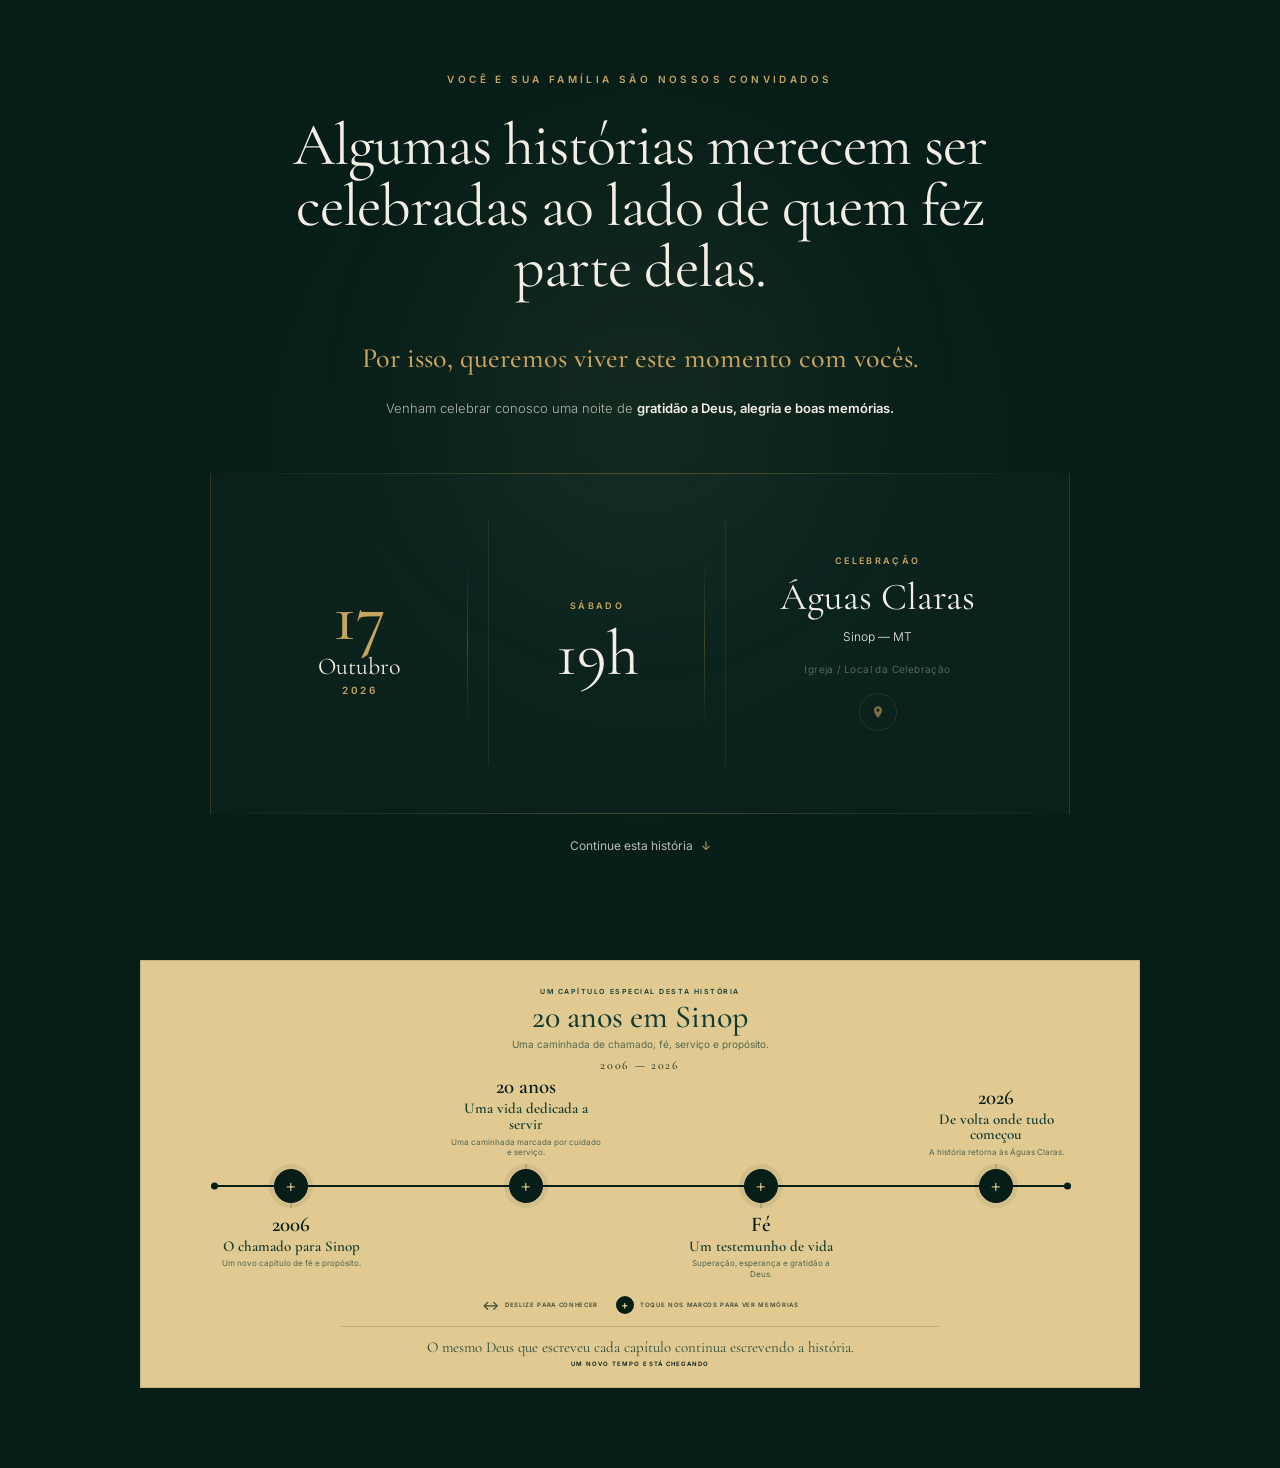
==== commit 013fdd70: "Update convite.html" ====
--- a/convite.html
+++ b/convite.html
@@ -28,10 +28,11 @@
   >
 
   <!-- CSS EXTERNO -->
-  <link
-    rel="stylesheet"
-    href="style.css?v=14"
-  >
+<!-- CSS DO CONVITE -->
+<link rel="stylesheet" href="style.css?v=15">
+
+<!-- CSS DA TIMELINE -->
+<link rel="stylesheet" href="timeline.css?v=15">
 </head>
 
 
--- a/timeline.css
+++ b/timeline.css
@@ -0,0 +1,1842 @@
+/* =========================================================
+   RESET / BASE
+========================================================= */
+
+* {
+  margin: 0;
+  padding: 0;
+  box-sizing: border-box;
+}
+
+:root {
+  --verde: #123b32;
+  --verde-escuro: #071d18;
+  --verde-preto: #04130f;
+
+  --dourado: #c9a45f;
+  --dourado-claro: #e1ca91;
+
+  --marfim: #f4efe6;
+  --cinza: #d1cac0;
+}
+
+html {
+  scroll-behavior: smooth;
+}
+
+body {
+  margin: 0;
+
+  background: var(--verde-escuro);
+  color: var(--marfim);
+
+  font-family: "Inter", sans-serif;
+
+  overflow-x: hidden;
+
+  -webkit-font-smoothing: antialiased;
+  text-rendering: optimizeLegibility;
+}
+
+body.modal-open {
+  overflow: hidden;
+}
+
+a {
+  color: inherit;
+}
+
+button,
+input,
+textarea,
+select {
+  font: inherit;
+}
+
+button {
+  appearance: none;
+  -webkit-appearance: none;
+
+  border: 0;
+  padding: 0;
+
+  background: none;
+
+  color: inherit;
+}
+
+
+/* =========================================================
+   CONVITE
+========================================================= */
+
+.convite {
+  min-height: 100vh;
+
+  display: flex;
+  align-items: center;
+  justify-content: center;
+
+  padding:
+    70px
+    24px
+    45px;
+
+  background:
+    radial-gradient(
+      circle at center,
+      rgba(24, 63, 51, .22),
+      transparent 55%
+    ),
+    var(--verde-escuro);
+}
+
+.convite-content {
+  width: min(900px, 100%);
+
+  margin: 0 auto;
+
+  text-align: center;
+}
+
+
+/* label */
+
+.convite-label {
+  margin-bottom: 28px;
+
+  color: var(--dourado);
+
+  font-size: 10px;
+  font-weight: 600;
+
+  line-height: 1.5;
+
+  letter-spacing: .34em;
+  text-transform: uppercase;
+}
+
+
+/* título */
+
+.convite h1 {
+  max-width: 760px;
+
+  margin: 0 auto;
+
+  color: var(--marfim);
+
+  font-family: "Cormorant Garamond", serif;
+
+  font-size: clamp(42px, 5vw, 60px);
+  font-weight: 400;
+
+  line-height: 1.02;
+}
+
+
+/* destaque */
+
+.convite-destaque {
+  margin-top: 42px;
+
+  color: var(--dourado);
+
+  font-family: "Cormorant Garamond", serif;
+
+  font-size: clamp(22px, 2.5vw, 28px);
+}
+
+
+/* texto */
+
+.convite-final {
+  margin-top: 12px;
+
+  color: rgba(244, 239, 230, .72);
+
+  font-size: 13px;
+  line-height: 1.6;
+}
+
+.convite-final strong {
+  color: var(--marfim);
+  font-weight: 600;
+}
+
+
+/* =========================================================
+   EVENTO
+========================================================= */
+
+.event-frame {
+  position: relative;
+
+  display: grid;
+  grid-template-columns:
+    1fr
+    1fr
+    1.4fr;
+
+  width: min(860px, 100%);
+
+  margin:
+    55px
+    auto
+    0;
+
+  border-left:
+    1px solid rgba(215, 173, 89, .18);
+
+  border-right:
+    1px solid rgba(215, 173, 89, .18);
+}
+
+
+/* linhas */
+
+.event-frame::before,
+.event-frame::after {
+  content: "";
+
+  position: absolute;
+
+  left: 0;
+
+  width: 100%;
+  height: 1px;
+
+  background:
+    linear-gradient(
+      90deg,
+      transparent,
+      rgba(215, 173, 89, .30),
+      transparent
+    );
+}
+
+.event-frame::before {
+  top: 0;
+}
+
+.event-frame::after {
+  bottom: 0;
+}
+
+
+/* colunas */
+
+.event-column {
+  min-height: 245px;
+
+  display: flex;
+  flex-direction: column;
+  align-items: center;
+  justify-content: center;
+
+  padding:
+    32px
+    20px;
+}
+
+.event-column + .event-column {
+  border-left:
+    1px solid rgba(215, 173, 89, .10);
+}
+
+
+/* data */
+
+.event-number {
+  color: var(--dourado);
+
+  font-family: "Cormorant Garamond", serif;
+
+  font-size: 70px;
+  font-weight: 500;
+
+  line-height: .72;
+}
+
+.event-month {
+  margin-top: 12px;
+
+  color: var(--marfim);
+
+  font-family: "Cormorant Garamond", serif;
+
+  font-size: 24px;
+}
+
+.event-year {
+  margin-top: 5px;
+
+  color: var(--dourado);
+
+  font-size: 10px;
+  font-weight: 600;
+
+  letter-spacing: .25em;
+}
+
+
+/* horário */
+
+.event-small {
+  margin-bottom: 12px;
+
+  color: var(--dourado);
+
+  font-size: 9px;
+  font-weight: 600;
+
+  letter-spacing: .26em;
+
+  text-transform: uppercase;
+}
+
+.event-time strong {
+  color: var(--marfim);
+
+  font-family: "Cormorant Garamond", serif;
+
+  font-size: 64px;
+  font-weight: 400;
+
+  line-height: 1;
+}
+
+
+/* local */
+
+.event-place h3 {
+  margin-bottom: 8px;
+
+  color: var(--marfim);
+
+  font-family: "Cormorant Garamond", serif;
+
+  font-size: 38px;
+  font-weight: 400;
+}
+
+.event-place > p {
+  color: var(--marfim);
+
+  font-size: 12px;
+}
+
+.event-location {
+  margin-top: 15px;
+
+  color:
+    rgba(244, 239, 230, .42) !important;
+
+  font-size: 10px !important;
+}
+
+
+/* mapa */
+
+.map-pin {
+  width: 38px;
+  height: 38px;
+
+  display: flex;
+  align-items: center;
+  justify-content: center;
+
+  margin-top: 16px;
+
+  border:
+    1px solid rgba(215, 173, 89, .18);
+
+  border-radius: 50%;
+
+  text-decoration: none;
+
+  transition:
+    transform .3s ease,
+    border-color .3s ease;
+}
+
+.map-pin svg {
+  width: 14px;
+  height: 14px;
+
+  fill:
+    rgba(215, 173, 89, .75);
+}
+
+.map-pin:hover {
+  transform:
+    translateY(-3px);
+
+  border-color:
+    rgba(215, 173, 89, .50);
+}
+
+
+/* continuar */
+
+.continue-scroll {
+  display: inline-flex;
+  align-items: center;
+
+  gap: 8px;
+
+  margin-top: 24px;
+
+  color:
+    rgba(244, 239, 230, .75);
+
+  font-size: 12px;
+
+  text-decoration: none;
+}
+
+.continue-arrow {
+  color: var(--dourado);
+
+  animation:
+    arrowDown
+    1.8s
+    ease-in-out
+    infinite;
+}
+
+@keyframes arrowDown {
+
+  0%,
+  100% {
+    transform:
+      translateY(0);
+  }
+
+  50% {
+    transform:
+      translateY(5px);
+  }
+
+}
+
+
+/* =========================================================
+   HISTÓRIA
+========================================================= */
+
+.historia {
+  padding:
+    60px
+    20px
+    80px;
+
+  background:
+    var(--verde-escuro);
+}
+
+
+/* card */
+
+.historia-card {
+  width: min(1000px, 100%);
+
+  margin: 0 auto;
+
+  padding:
+    26px
+    0
+    20px;
+
+  overflow: hidden;
+
+  border:
+    1px solid rgba(7, 29, 24, .14);
+
+  background:
+    var(--dourado-claro);
+
+  color:
+    var(--verde);
+}
+
+
+/* =========================================================
+   CABEÇALHO DA HISTÓRIA
+========================================================= */
+
+.historia-header {
+  padding:
+    0
+    20px;
+
+  margin-bottom: 4px;
+
+  text-align: center;
+}
+
+.historia-label {
+  display: block;
+
+  margin-bottom: 5px;
+
+  color:
+    var(--verde);
+
+  font-size: 7px;
+  font-weight: 600;
+
+  letter-spacing: .22em;
+
+  text-transform: uppercase;
+}
+
+.historia-header h2 {
+  margin: 0;
+
+  color:
+    var(--verde);
+
+  font-family:
+    "Cormorant Garamond",
+    serif;
+
+  font-size: 32px;
+  font-weight: 500;
+
+  line-height: 1;
+}
+
+.historia-header p {
+  margin-top: 5px;
+
+  color:
+    rgba(18, 59, 50, .68);
+
+  font-size: 10px;
+  line-height: 1.35;
+}
+
+.historia-periodo {
+  display: block;
+
+  margin-top: 6px;
+
+  color:
+    var(--verde-escuro);
+
+  font-family:
+    "Cormorant Garamond",
+    serif;
+
+  font-size: 12px;
+
+  letter-spacing: .14em;
+}
+
+
+/* =========================================================
+   ROLAGEM HORIZONTAL
+========================================================= */
+
+.timeline-scroll {
+  position: relative;
+
+  width: 100%;
+  height: 220px;
+
+  overflow-x: auto;
+  overflow-y: hidden;
+
+  scroll-behavior: smooth;
+  scroll-snap-type: x proximity;
+
+  scrollbar-width: none;
+
+  -webkit-overflow-scrolling: touch;
+
+  touch-action:
+    pan-x;
+}
+
+.timeline-scroll::-webkit-scrollbar {
+  display: none;
+}
+
+
+/* pista */
+
+.timeline-track {
+  position: relative;
+
+  width: 1000px;
+  height: 100%;
+}
+
+
+/* linha */
+
+.timeline-line {
+  position: absolute;
+
+  top: 50%;
+  left: 70px;
+  right: 70px;
+
+  height: 2px;
+
+  transform:
+    translateY(-50%);
+
+  background:
+    var(--verde-escuro);
+}
+
+.timeline-line::before,
+.timeline-line::after {
+  content: "";
+
+  position: absolute;
+
+  top: 50%;
+
+  width: 7px;
+  height: 7px;
+
+  border-radius: 50%;
+
+  background:
+    var(--verde-escuro);
+
+  transform:
+    translateY(-50%);
+}
+
+.timeline-line::before {
+  left: 0;
+}
+
+.timeline-line::after {
+  right: 0;
+}
+
+
+/* =========================================================
+   MARCOS
+========================================================= */
+
+.timeline-point {
+  position: absolute;
+
+  top: 50%;
+
+  width: 180px;
+  height: 190px;
+
+  display: block;
+
+  transform:
+    translate(-50%, -50%);
+
+  border: 0 !important;
+
+  border-radius: 0 !important;
+
+  padding: 0 !important;
+
+  background:
+    transparent !important;
+
+  color:
+    var(--verde);
+
+  text-align: center;
+
+  cursor: pointer;
+
+  box-shadow:
+    none !important;
+
+  scroll-snap-align:
+    center;
+
+  -webkit-tap-highlight-color:
+    transparent;
+}
+
+
+/* posições */
+
+.point-1 {
+  left: 150px;
+}
+
+.point-2 {
+  left: 385px;
+}
+
+.point-3 {
+  left: 620px;
+}
+
+.point-4 {
+  left: 855px;
+}
+
+
+/* =========================================================
+   MARCADOR +
+========================================================= */
+
+.timeline-marker {
+  position: absolute;
+
+  top: 50%;
+  left: 50%;
+
+  width: 34px;
+  height: 34px;
+
+  display: flex;
+  align-items: center;
+  justify-content: center;
+
+  transform:
+    translate(-50%, -50%);
+
+  border:
+    1px solid var(--verde-escuro);
+
+  border-radius:
+    50%;
+
+  background:
+    var(--verde-escuro);
+
+  box-shadow:
+    0 0 0 5px
+    rgba(7, 29, 24, .07);
+
+  transition:
+    transform .3s ease,
+    background .3s ease;
+}
+
+
+/* + */
+
+.timeline-plus {
+  position: relative;
+
+  z-index: 2;
+
+  color:
+    var(--dourado-claro);
+
+  font-size: 18px;
+  font-weight: 300;
+
+  line-height: 1;
+
+  animation:
+    plusPulse
+    2s
+    ease-in-out
+    infinite;
+}
+
+
+/* pulso externo */
+
+.timeline-marker::after {
+  content: "";
+
+  position: absolute;
+
+  inset: 0;
+
+  border:
+    1px solid
+    rgba(7, 29, 24, .55);
+
+  border-radius:
+    50%;
+
+  animation:
+    markerPulse
+    2s
+    ease-out
+    infinite;
+}
+
+
+/* interação */
+
+.timeline-point:hover
+.timeline-marker,
+.timeline-point:focus-visible
+.timeline-marker {
+  transform:
+    translate(-50%, -50%)
+    scale(1.12);
+
+  background:
+    var(--verde);
+}
+
+.timeline-point:focus-visible {
+  outline:
+    1px solid
+    var(--verde-escuro);
+
+  outline-offset:
+    3px;
+}
+
+
+/* =========================================================
+   TEXTOS DA TIMELINE
+========================================================= */
+
+.timeline-content {
+  position: absolute;
+
+  left: 50%;
+
+  width: 170px;
+
+  display: block;
+
+  transform:
+    translateX(-50%);
+
+  color:
+    var(--verde);
+}
+
+.timeline-content.top {
+  bottom:
+    calc(50% + 28px);
+}
+
+.timeline-content.bottom {
+  top:
+    calc(50% + 28px);
+}
+
+
+/* haste */
+
+.timeline-content::before {
+  content: "";
+
+  position: absolute;
+
+  left: 50%;
+
+  width: 1px;
+  height: 12px;
+
+  transform:
+    translateX(-50%);
+
+  background:
+    rgba(7, 29, 24, .32);
+}
+
+.timeline-content.top::before {
+  bottom: -18px;
+}
+
+.timeline-content.bottom::before {
+  top: -18px;
+}
+
+
+/* ano */
+
+.timeline-content strong {
+  display: block;
+
+  color:
+    var(--verde-escuro);
+
+  font-family:
+    "Cormorant Garamond",
+    serif;
+
+  font-size: 21px;
+  font-weight: 600;
+
+  line-height: 1;
+}
+
+
+/* título */
+
+.timeline-title {
+  display: block;
+
+  max-width: 160px;
+
+  margin:
+    4px
+    auto
+    0;
+
+  color:
+    var(--verde);
+
+  font-family:
+    "Cormorant Garamond",
+    serif;
+
+  font-size: 15px;
+  font-weight: 600;
+
+  line-height: 1.05;
+}
+
+
+/* descrição */
+
+.timeline-content small {
+  display: block;
+
+  max-width: 155px;
+
+  margin:
+    4px
+    auto
+    0;
+
+  color:
+    rgba(18, 59, 50, .70);
+
+  font-size: 8px;
+  line-height: 1.3;
+}
+
+
+/* =========================================================
+   INDICAÇÕES
+========================================================= */
+
+.timeline-actions {
+  display: flex;
+  align-items: center;
+  justify-content: center;
+
+  flex-wrap: wrap;
+
+  gap:
+    8px
+    18px;
+
+  padding:
+    0
+    14px;
+}
+
+.timeline-hint,
+.timeline-help {
+  display: inline-flex;
+  align-items: center;
+
+  gap: 6px;
+
+  color:
+    rgba(7, 29, 24, .72);
+
+  font-size: 6px;
+  font-weight: 600;
+
+  letter-spacing: .11em;
+
+  text-transform: uppercase;
+}
+
+.timeline-hint-icon {
+  font-size: 13px;
+
+  animation:
+    slideHint
+    1.8s
+    ease-in-out
+    infinite;
+}
+
+.help-marker {
+  width: 18px;
+  height: 18px;
+
+  display: inline-flex;
+  align-items: center;
+  justify-content: center;
+
+  border-radius: 50%;
+
+  background:
+    var(--verde-escuro);
+
+  color:
+    var(--dourado-claro);
+
+  font-size: 11px;
+}
+
+
+/* =========================================================
+   FRASE FINAL
+========================================================= */
+
+.historia-final {
+  max-width: 600px;
+
+  margin:
+    12px
+    auto
+    0;
+
+  padding:
+    11px
+    15px
+    0;
+
+  border-top:
+    1px solid
+    rgba(7, 29, 24, .15);
+
+  text-align: center;
+}
+
+.historia-final p {
+  margin: 0;
+
+  color:
+    rgba(18, 59, 50, .88);
+
+  font-family:
+    "Cormorant Garamond",
+    serif;
+
+  font-size: 15px;
+  line-height: 1.2;
+}
+
+.historia-final span {
+  display: block;
+
+  margin-top: 4px;
+
+  color:
+    var(--verde-escuro);
+
+  font-size: 6px;
+  font-weight: 600;
+
+  letter-spacing: .17em;
+
+  text-transform: uppercase;
+}
+
+
+/* =========================================================
+   ANIMAÇÕES
+========================================================= */
+
+@keyframes plusPulse {
+
+  0%,
+  100% {
+    transform:
+      scale(1);
+
+    opacity:
+      .8;
+  }
+
+  50% {
+    transform:
+      scale(1.18);
+
+    opacity:
+      1;
+  }
+
+}
+
+
+@keyframes markerPulse {
+
+  0% {
+    transform:
+      scale(1);
+
+    opacity:
+      .5;
+  }
+
+  70%,
+  100% {
+    transform:
+      scale(1.6);
+
+    opacity:
+      0;
+  }
+
+}
+
+
+@keyframes slideHint {
+
+  0%,
+  100% {
+    transform:
+      translateX(0);
+  }
+
+  50% {
+    transform:
+      translateX(5px);
+  }
+
+}
+
+
+/* =========================================================
+   MODAL / GALERIA
+========================================================= */
+
+.memory-modal {
+  position: fixed;
+
+  inset: 0;
+
+  z-index: 9999;
+
+  display: flex;
+  align-items: center;
+  justify-content: center;
+
+  padding: 20px;
+
+  opacity: 0;
+
+  visibility:
+    hidden;
+
+  pointer-events:
+    none;
+
+  transition:
+    opacity .3s ease,
+    visibility .3s ease;
+}
+
+.memory-modal.is-open {
+  opacity: 1;
+
+  visibility:
+    visible;
+
+  pointer-events:
+    auto;
+}
+
+
+/* fundo */
+
+.memory-backdrop {
+  position: absolute;
+
+  inset: 0;
+
+  background:
+    rgba(2, 14, 11, .88);
+
+  backdrop-filter:
+    blur(8px);
+
+  -webkit-backdrop-filter:
+    blur(8px);
+}
+
+
+/* janela */
+
+.memory-dialog {
+  position: relative;
+
+  z-index: 2;
+
+  width:
+    min(720px, 100%);
+
+  max-height:
+    calc(100vh - 40px);
+
+  overflow-y: auto;
+
+  padding: 18px;
+
+  background:
+    var(--verde-escuro);
+
+  border:
+    1px solid
+    rgba(225, 202, 145, .30);
+
+  box-shadow:
+    0 30px 80px
+    rgba(0, 0, 0, .40);
+}
+
+
+/* fechar */
+
+.memory-close {
+  position: absolute;
+
+  top: 12px;
+  right: 12px;
+
+  z-index: 5;
+
+  width: 38px;
+  height: 38px;
+
+  display: flex;
+  align-items: center;
+  justify-content: center;
+
+  border:
+    1px solid
+    rgba(225, 202, 145, .30) !important;
+
+  border-radius:
+    50% !important;
+
+  background:
+    rgba(7, 29, 24, .88) !important;
+
+  color:
+    var(--dourado-claro);
+
+  font-size: 24px;
+
+  cursor: pointer;
+}
+
+
+/* imagem */
+
+.memory-image-wrap {
+  position: relative;
+
+  width: 100%;
+
+  aspect-ratio:
+    16 / 10;
+
+  overflow: hidden;
+
+  background:
+    var(--verde-preto);
+}
+
+.memory-image-wrap img {
+  width: 100%;
+  height: 100%;
+
+  display: block;
+
+  object-fit: cover;
+}
+
+
+/* setas */
+
+.memory-nav {
+  position: absolute;
+
+  top: 50%;
+
+  z-index: 4;
+
+  width: 42px;
+  height: 42px;
+
+  display: flex;
+  align-items: center;
+  justify-content: center;
+
+  transform:
+    translateY(-50%);
+
+  border:
+    1px solid
+    rgba(225, 202, 145, .35) !important;
+
+  border-radius:
+    50% !important;
+
+  background:
+    rgba(7, 29, 24, .75) !important;
+
+  color:
+    var(--dourado-claro);
+
+  font-size: 28px;
+
+  cursor: pointer;
+}
+
+.memory-prev {
+  left: 12px;
+}
+
+.memory-next {
+  right: 12px;
+}
+
+
+/* infos */
+
+.memory-info {
+  padding:
+    16px
+    8px
+    2px;
+
+  text-align: center;
+}
+
+.memory-year {
+  display: block;
+
+  margin-bottom: 4px;
+
+  color:
+    var(--dourado);
+
+  font-size: 8px;
+  font-weight: 600;
+
+  letter-spacing:
+    .22em;
+
+  text-transform:
+    uppercase;
+}
+
+.memory-info h3 {
+  color:
+    var(--marfim);
+
+  font-family:
+    "Cormorant Garamond",
+    serif;
+
+  font-size: 28px;
+  font-weight: 400;
+}
+
+.memory-info p {
+  max-width: 480px;
+
+  margin:
+    6px
+    auto
+    0;
+
+  color:
+    rgba(244, 239, 230, .62);
+
+  font-size: 10px;
+  line-height: 1.5;
+}
+
+
+/* =========================================================
+   MOBILE
+========================================================= */
+
+@media (max-width: 600px) {
+
+  /* convite */
+
+  .convite {
+    min-height: auto;
+
+    padding:
+      48px
+      20px
+      34px;
+  }
+
+  .convite-label {
+    margin-bottom: 17px;
+
+    font-size: 8px;
+
+    letter-spacing:
+      .24em;
+  }
+
+  .convite h1 {
+    max-width: 330px;
+
+    font-size: 30px;
+
+    line-height: 1.02;
+  }
+
+  .convite-destaque {
+    margin-top: 18px;
+
+    font-size: 18px;
+
+    line-height: 1.2;
+  }
+
+  .convite-final {
+    max-width: 310px;
+
+    margin:
+      7px
+      auto
+      0;
+
+    font-size: 10.5px;
+
+    line-height: 1.45;
+  }
+
+
+  /* =====================================================
+     EVENTO MOBILE
+  ===================================================== */
+
+  .event-frame {
+    grid-template-columns:
+      1fr
+      1fr;
+
+    width: 100%;
+    max-width: 330px;
+
+    margin:
+      22px
+      auto
+      0;
+
+    padding: 0;
+
+    gap: 0;
+  }
+
+  .event-column {
+    min-height: auto;
+
+    padding: 0;
+  }
+
+  .event-column + .event-column {
+    border-left: 0;
+  }
+
+
+  /* data e hora */
+
+  .event-date,
+  .event-time {
+    min-height: 82px;
+
+    padding:
+      9px
+      7px;
+  }
+
+  .event-time {
+    border-left:
+      1px solid
+      rgba(215, 173, 89, .14);
+  }
+
+
+  /* data */
+
+  .event-number {
+    font-size: 40px;
+
+    line-height: .68;
+  }
+
+  .event-month {
+    margin-top: 6px;
+
+    font-size: 15px;
+  }
+
+  .event-year {
+    margin-top: 4px;
+
+    font-size: 6px;
+
+    letter-spacing:
+      .26em;
+  }
+
+
+  /* hora */
+
+  .event-time .event-small {
+    margin-bottom: 2px;
+
+    font-size: 6px;
+
+    letter-spacing:
+      .22em;
+  }
+
+  .event-time strong {
+    font-size: 38px;
+
+    line-height: .9;
+  }
+
+
+  /* local */
+
+  .event-place {
+    grid-column:
+      1 / -1;
+
+    padding:
+      10px
+      8px
+      11px;
+
+    border-top:
+      1px solid
+      rgba(215, 173, 89, .14);
+  }
+
+  .event-place .event-small {
+    margin-bottom: 3px;
+
+    font-size: 6px;
+
+    letter-spacing:
+      .22em;
+  }
+
+  .event-place h3 {
+    margin-bottom: 4px;
+
+    font-size: 18px;
+
+    line-height: 1;
+  }
+
+  .event-place > p {
+    font-size: 8px;
+
+    line-height: 1.3;
+  }
+
+  .event-location {
+    display: none;
+  }
+
+  .map-pin {
+    width: 23px;
+    height: 23px;
+
+    margin-top: 6px;
+  }
+
+  .map-pin svg {
+    width: 9px;
+    height: 9px;
+  }
+
+
+  /* =====================================================
+     HISTÓRIA MOBILE
+  ===================================================== */
+
+  .historia {
+    padding:
+      32px
+      12px
+      45px;
+  }
+
+  .historia-card {
+    width: 100%;
+
+    height: 320px;
+    max-height: 320px;
+
+    padding:
+      14px
+      0
+      9px;
+
+    overflow: hidden;
+  }
+
+
+  /* cabeçalho */
+
+  .historia-header {
+    padding:
+      0
+      14px;
+
+    margin-bottom: 0;
+  }
+
+  .historia-label {
+    margin-bottom: 3px;
+
+    font-size: 6px;
+
+    letter-spacing:
+      .18em;
+  }
+
+  .historia-header h2 {
+    font-size: 23px;
+  }
+
+  .historia-header p {
+    margin-top: 3px;
+
+    font-size: 8px;
+
+    line-height: 1.2;
+  }
+
+  .historia-periodo {
+    margin-top: 3px;
+
+    font-size: 9px;
+  }
+
+
+  /* =====================================================
+     TIMELINE MOBILE
+  ===================================================== */
+
+  .timeline-scroll {
+    height: 145px;
+
+    margin-top: 0;
+
+    overflow-x: auto;
+    overflow-y: hidden;
+
+    touch-action:
+      pan-x;
+
+    overscroll-behavior-x:
+      contain;
+  }
+
+  .timeline-track {
+    width: 1000px;
+    height: 100%;
+  }
+
+  .timeline-point {
+    width: 165px;
+    height: 125px;
+  }
+
+  .timeline-marker {
+    width: 30px;
+    height: 30px;
+  }
+
+  .timeline-plus {
+    font-size: 16px;
+  }
+
+
+  /* textos */
+
+  .timeline-content {
+    width: 150px;
+  }
+
+  .timeline-content.top {
+    bottom:
+      calc(50% + 23px);
+  }
+
+  .timeline-content.bottom {
+    top:
+      calc(50% + 23px);
+  }
+
+  .timeline-content strong {
+    font-size: 18px;
+  }
+
+  .timeline-title {
+    max-width: 145px;
+
+    margin-top: 3px;
+
+    font-size: 13px;
+  }
+
+  .timeline-content small {
+    max-width: 140px;
+
+    margin-top: 3px;
+
+    font-size: 6.5px;
+
+    line-height: 1.2;
+  }
+
+
+  /* ajuda */
+
+  .timeline-actions {
+    gap:
+      5px
+      11px;
+
+    padding:
+      0
+      9px;
+  }
+
+  .timeline-hint,
+  .timeline-help {
+    font-size: 5px;
+
+    letter-spacing:
+      .09em;
+  }
+
+  .help-marker {
+    width: 17px;
+    height: 17px;
+
+    font-size: 10px;
+  }
+
+
+  /* final */
+
+  .historia-final {
+    margin-top: 7px;
+
+    padding:
+      7px
+      12px
+      0;
+  }
+
+  .historia-final p {
+    font-size: 13px;
+
+    line-height: 1.15;
+  }
+
+  .historia-final span {
+    margin-top: 3px;
+
+    font-size: 5px;
+  }
+
+
+  /* modal */
+
+  .memory-modal {
+    padding: 12px;
+  }
+
+  .memory-dialog {
+    max-height:
+      calc(100vh - 24px);
+
+    padding: 12px;
+  }
+
+  .memory-image-wrap {
+    aspect-ratio:
+      4 / 5;
+  }
+
+  .memory-close {
+    top: 8px;
+    right: 8px;
+
+    width: 36px;
+    height: 36px;
+  }
+
+  .memory-nav {
+    width: 38px;
+    height: 38px;
+  }
+
+  .memory-prev {
+    left: 8px;
+  }
+
+  .memory-next {
+    right: 8px;
+  }
+
+  .memory-info h3 {
+    font-size: 24px;
+  }
+
+}
+
+
+/* =========================================================
+   TOUCH
+========================================================= */
+
+@media (hover: none) {
+
+  .timeline-point:hover .timeline-marker {
+    transform:
+      translate(-50%, -50%);
+  }
+
+}
+
+
+/* =========================================================
+   REDUZIR MOVIMENTO
+========================================================= */
+
+@media (prefers-reduced-motion: reduce) {
+
+  html {
+    scroll-behavior: auto;
+  }
+
+  .continue-arrow,
+  .timeline-plus,
+  .timeline-marker::after,
+  .timeline-hint-icon {
+    animation: none;
+  }
+
+  .timeline-scroll {
+    scroll-behavior: auto;
+  }
+
+}
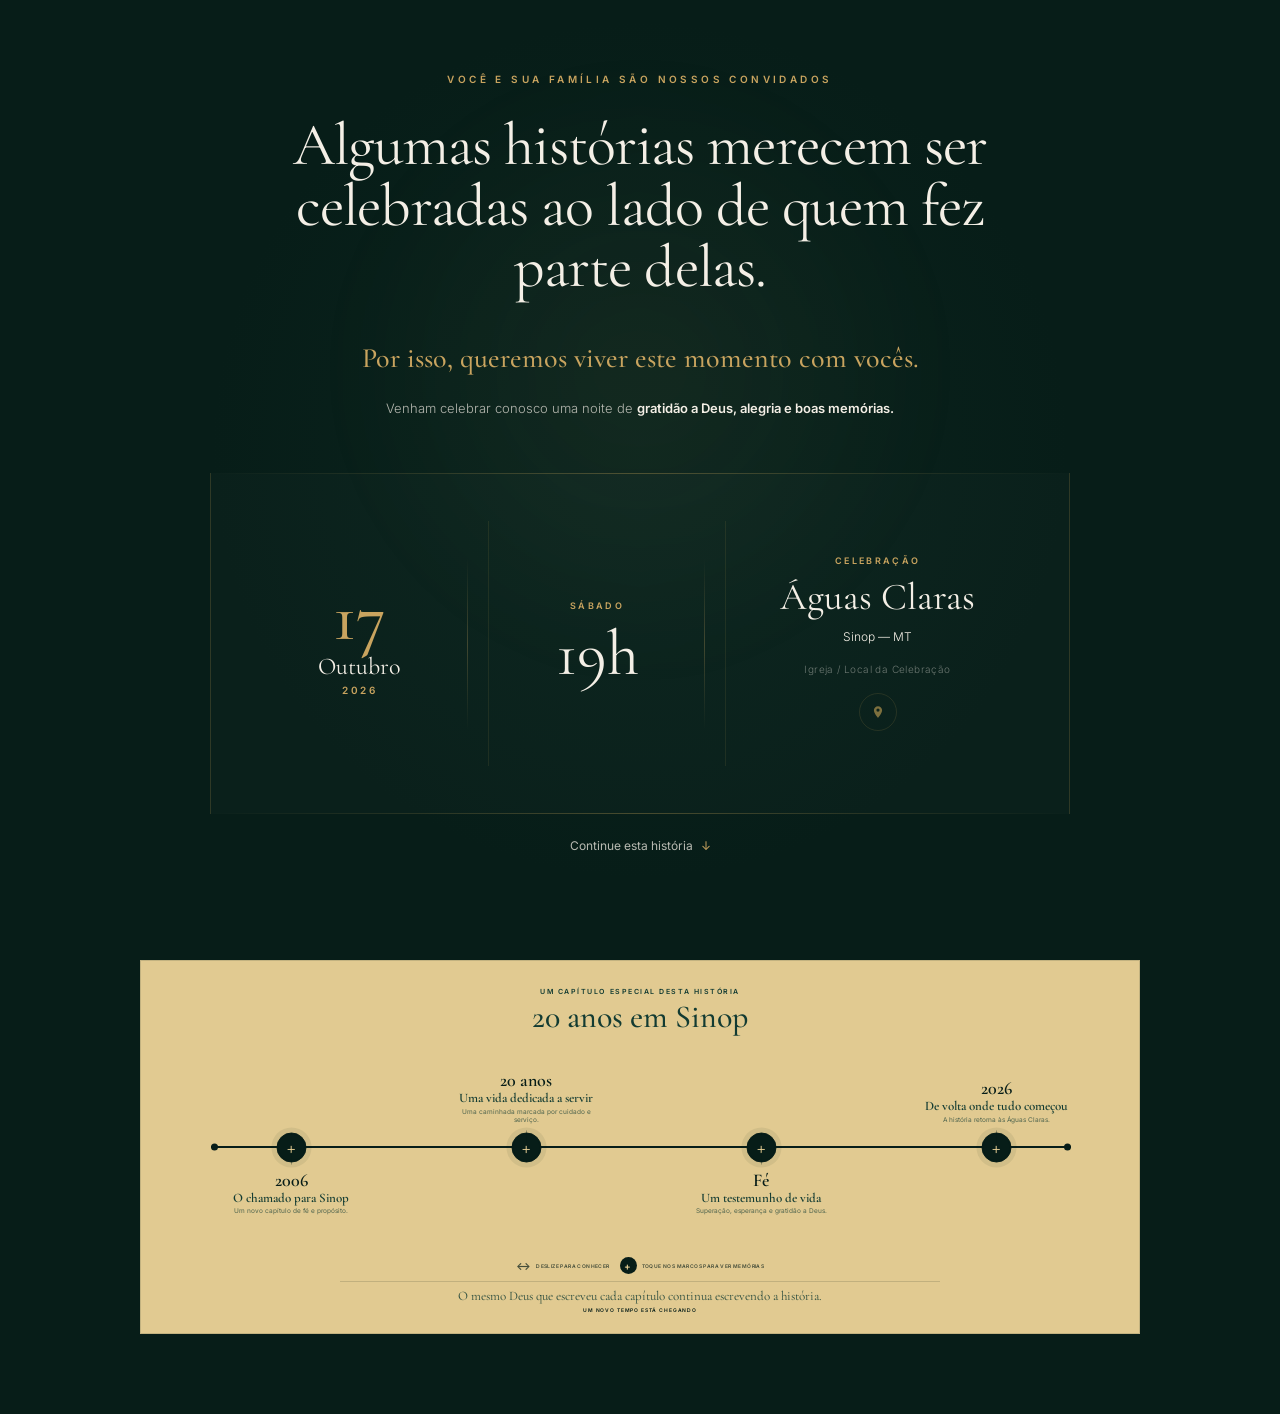
==== commit 6e52a6fe: "Update convite.html" ====
--- a/convite.html
+++ b/convite.html
@@ -208,15 +208,6 @@
             20 anos em Sinop
           </h2>
 
-          <p>
-            Uma caminhada de chamado,
-            fé, serviço e propósito.
-          </p>
-
-          <span class="historia-periodo">
-            2006 — 2026
-          </span>
-
         </div>
 
 
--- a/timeline.css
+++ b/timeline.css
@@ -1647,10 +1647,28 @@
       contain;
   }
 
-  .timeline-track {
-    width: 1000px;
+    .timeline-track {
+    width: 1180px;
     height: 100%;
   }
+
+  .point-1 {
+    left: 170px;
+  }
+
+  .point-2 {
+    left: 450px;
+  }
+
+  .point-3 {
+    left: 730px;
+  }
+
+  .point-4 {
+    left: 1010px;
+  }
+
+}
 
   .timeline-point {
     width: 165px;
@@ -1669,70 +1687,79 @@
 
   /* textos */
 
-  .timeline-content {
-    width: 150px;
-  }
-
-  .timeline-content.top {
-    bottom:
-      calc(50% + 23px);
-  }
-
-  .timeline-content.bottom {
-    top:
-      calc(50% + 23px);
-  }
-
-  .timeline-content strong {
-    font-size: 18px;
-  }
-
-  .timeline-title {
-    max-width: 145px;
-
-    margin-top: 3px;
-
-    font-size: 13px;
-  }
-
-  .timeline-content small {
-    max-width: 140px;
-
-    margin-top: 3px;
-
-    font-size: 6.5px;
-
-    line-height: 1.2;
-  }
-
-
-  /* ajuda */
-
-  .timeline-actions {
-    gap:
-      5px
-      11px;
-
-    padding:
-      0
-      9px;
-  }
-
-  .timeline-hint,
-  .timeline-help {
-    font-size: 5px;
-
-    letter-spacing:
-      .09em;
-  }
-
-  .help-marker {
-    width: 17px;
-    height: 17px;
-
-    font-size: 10px;
-  }
-
+ .timeline-content {
+  width: 150px;
+}
+
+.timeline-content.top {
+  bottom: calc(50% + 23px);
+}
+
+.timeline-content.bottom {
+  top: calc(50% + 23px);
+}
+
+.timeline-content strong {
+  font-size: 18px;
+}
+
+.timeline-title {
+  max-width: 145px;
+
+  margin-top: 3px;
+
+  font-size: 13px;
+  line-height: 1.05;
+}
+
+.timeline-content small {
+  max-width: 140px;
+
+  margin-top: 3px;
+
+  font-size: 6.5px;
+  line-height: 1.2;
+}
+
+
+ /* =====================================================
+   INDICAÇÕES — MOBILE
+===================================================== */
+
+.timeline-actions {
+  display: flex;
+  align-items: center;
+  justify-content: center;
+
+  flex-wrap: nowrap;
+
+  gap: 10px;
+
+  padding: 0 10px;
+}
+
+.timeline-hint,
+.timeline-help {
+  gap: 5px;
+
+  font-size: 5px;
+  letter-spacing: .08em;
+
+  white-space: nowrap;
+}
+
+.timeline-hint-icon {
+  font-size: 11px;
+}
+
+.help-marker {
+  width: 17px;
+  height: 17px;
+
+  flex: 0 0 auto;
+
+  font-size: 10px;
+}
 
   /* final */
 
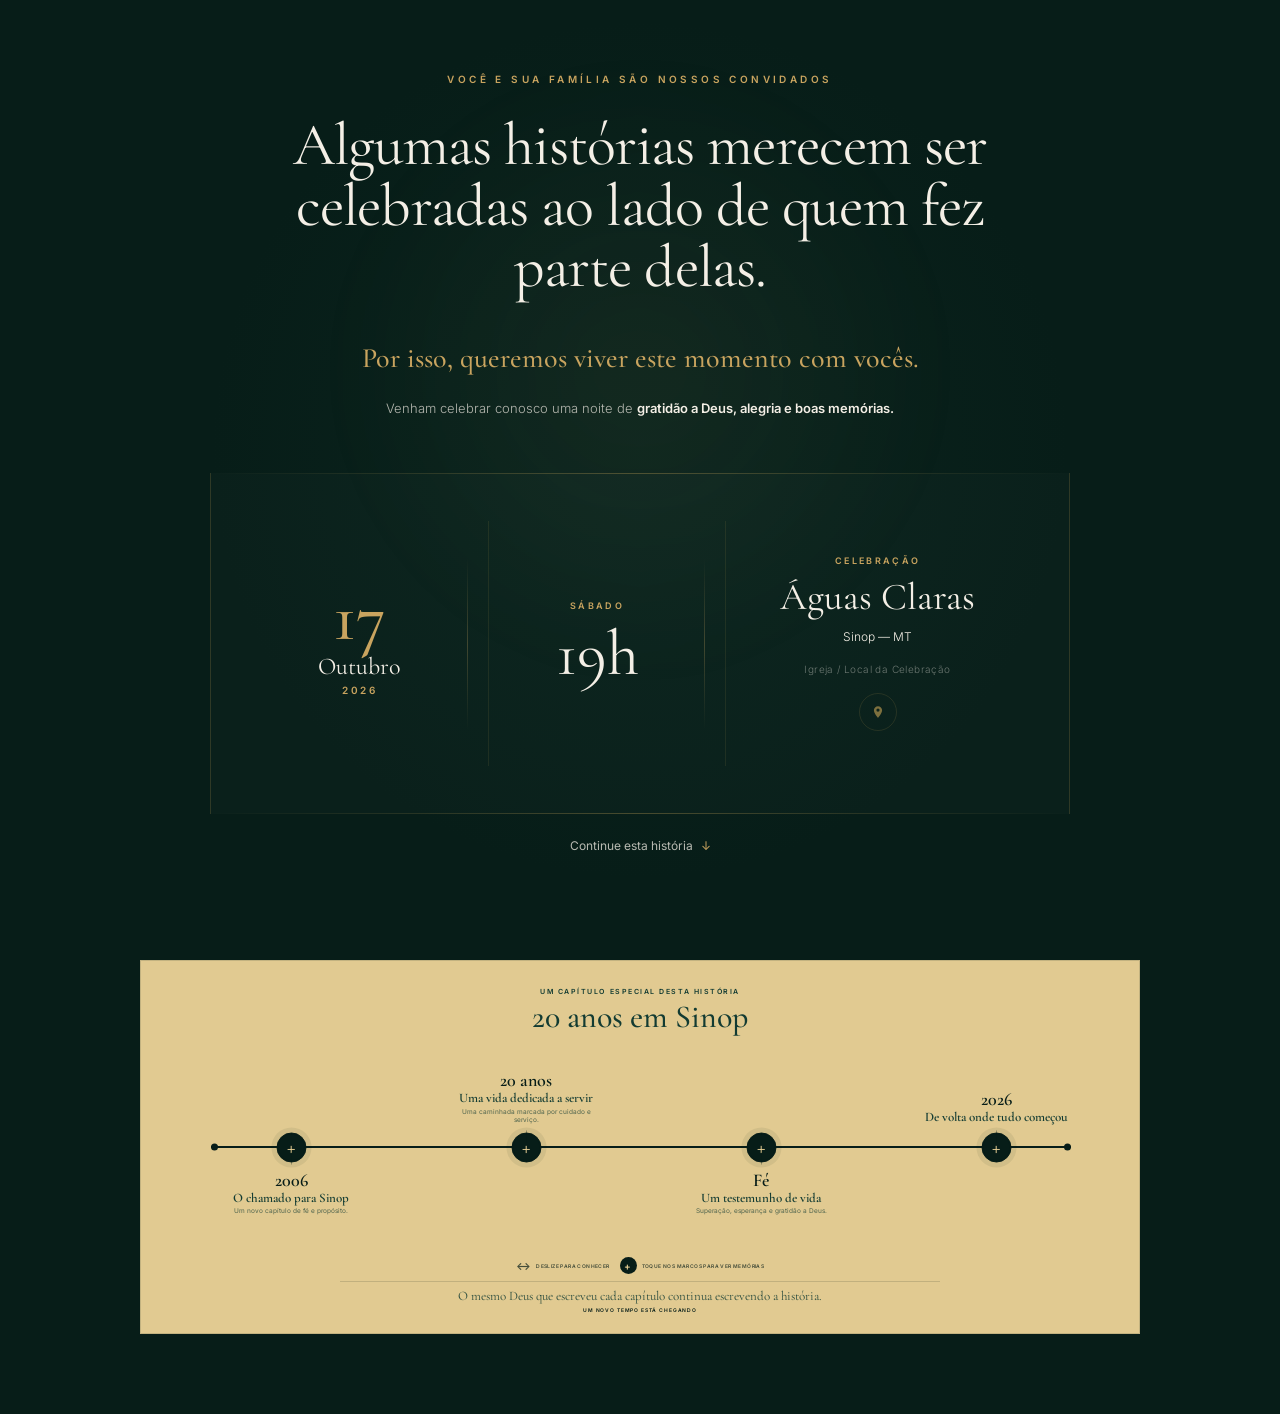
==== commit 384e5b24: "Update convite.html" ====
--- a/convite.html
+++ b/convite.html
@@ -364,12 +364,6 @@
                   De volta onde tudo começou
                 </span>
 
-                <small>
-                  A história retorna às Águas Claras.
-                </small>
-
-              </span>
-
             </button>
 
           </div>
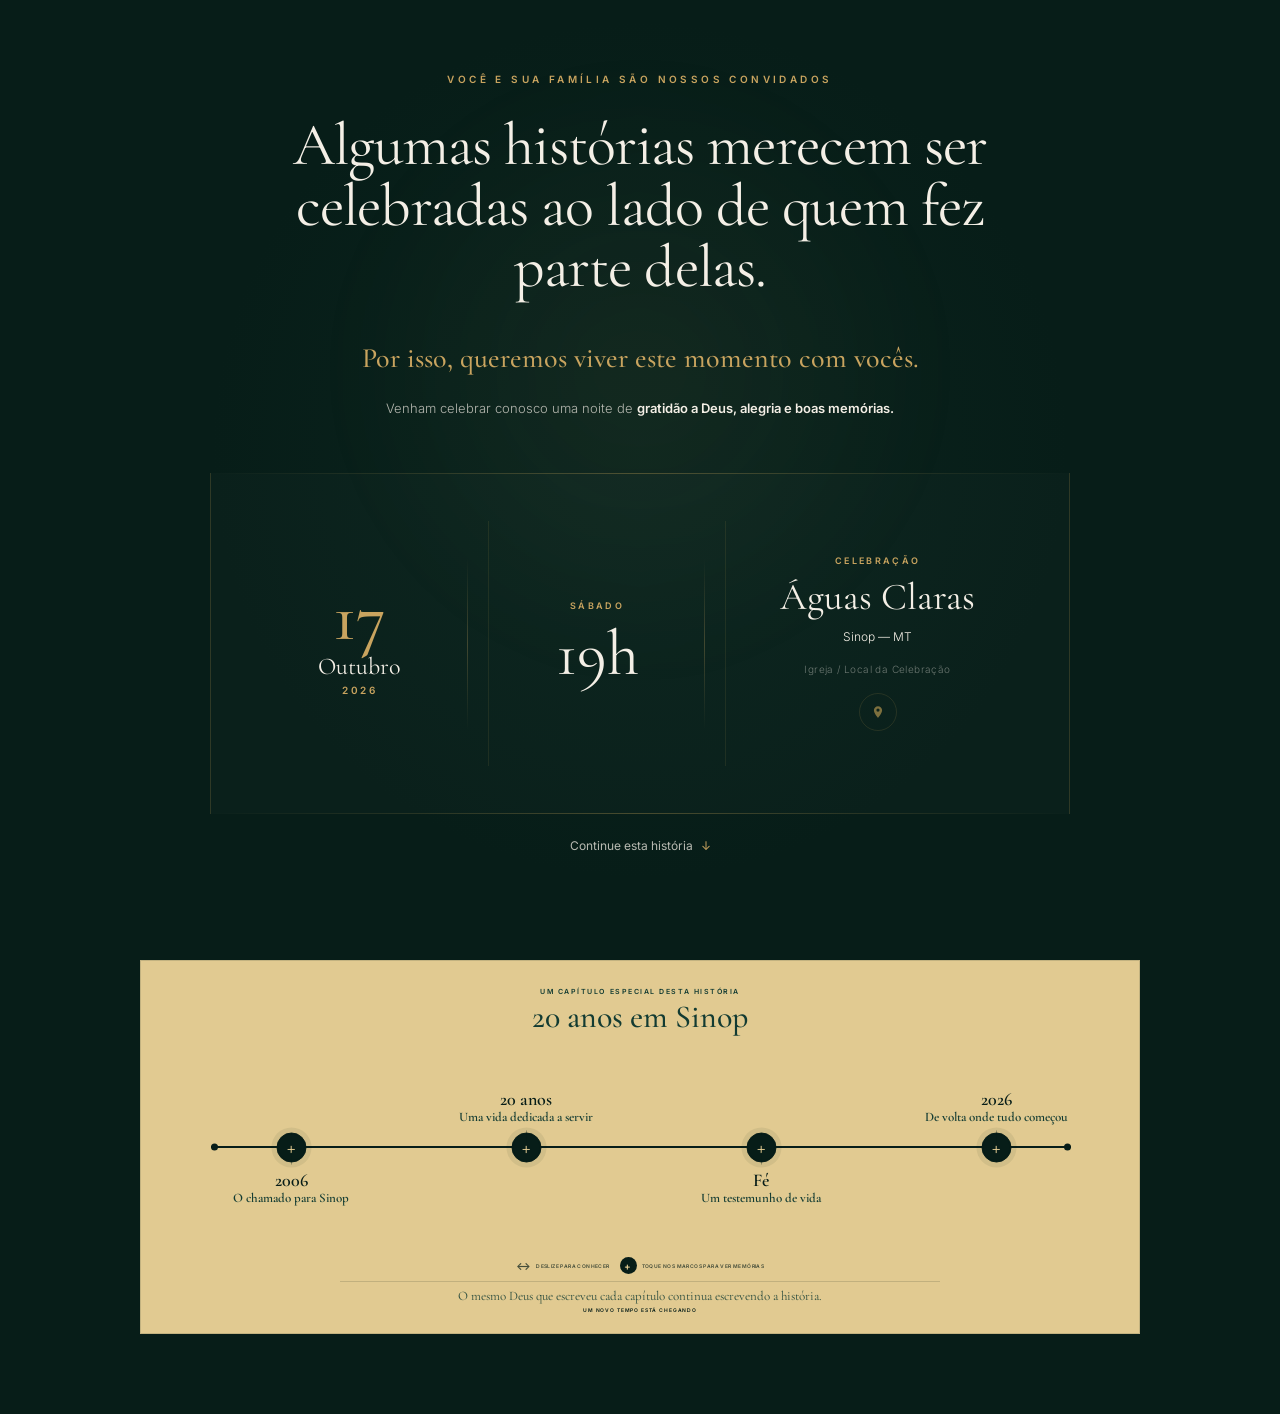
==== commit 023ab11e: "Update convite.html" ====
--- a/convite.html
+++ b/convite.html
@@ -256,11 +256,33 @@
                   O chamado para Sinop
                 </span>
 
-                <small>
-                  Um novo capítulo de fé e propósito.
-                </small>
-
+            </button>
+
+            <!-- FÉ -->
+
+            <button
+              class="timeline-point point-3"
+              type="button"
+              data-gallery="fe"
+              aria-label="Ver memórias de fé"
+            >
+
+              <span class="timeline-marker">
+                <span class="timeline-plus">
+                  +
+                </span>
               </span>
+
+
+              <span class="timeline-content bottom">
+
+                <strong>
+                  Fé
+                </strong>
+
+                <span class="timeline-title">
+                  Um testemunho de vida
+                </span>
 
             </button>
 
@@ -292,50 +314,7 @@
                   Uma vida dedicada a servir
                 </span>
 
-                <small>
-                  Uma caminhada marcada por cuidado e serviço.
-                </small>
-
-              </span>
-
             </button>
-
-
-
-            <!-- FÉ -->
-
-            <button
-              class="timeline-point point-3"
-              type="button"
-              data-gallery="fe"
-              aria-label="Ver memórias de fé"
-            >
-
-              <span class="timeline-marker">
-                <span class="timeline-plus">
-                  +
-                </span>
-              </span>
-
-
-              <span class="timeline-content bottom">
-
-                <strong>
-                  Fé
-                </strong>
-
-                <span class="timeline-title">
-                  Um testemunho de vida
-                </span>
-
-                <small>
-                  Superação, esperança e gratidão a Deus.
-                </small>
-
-              </span>
-
-            </button>
-
 
 
             <!-- 2026 -->
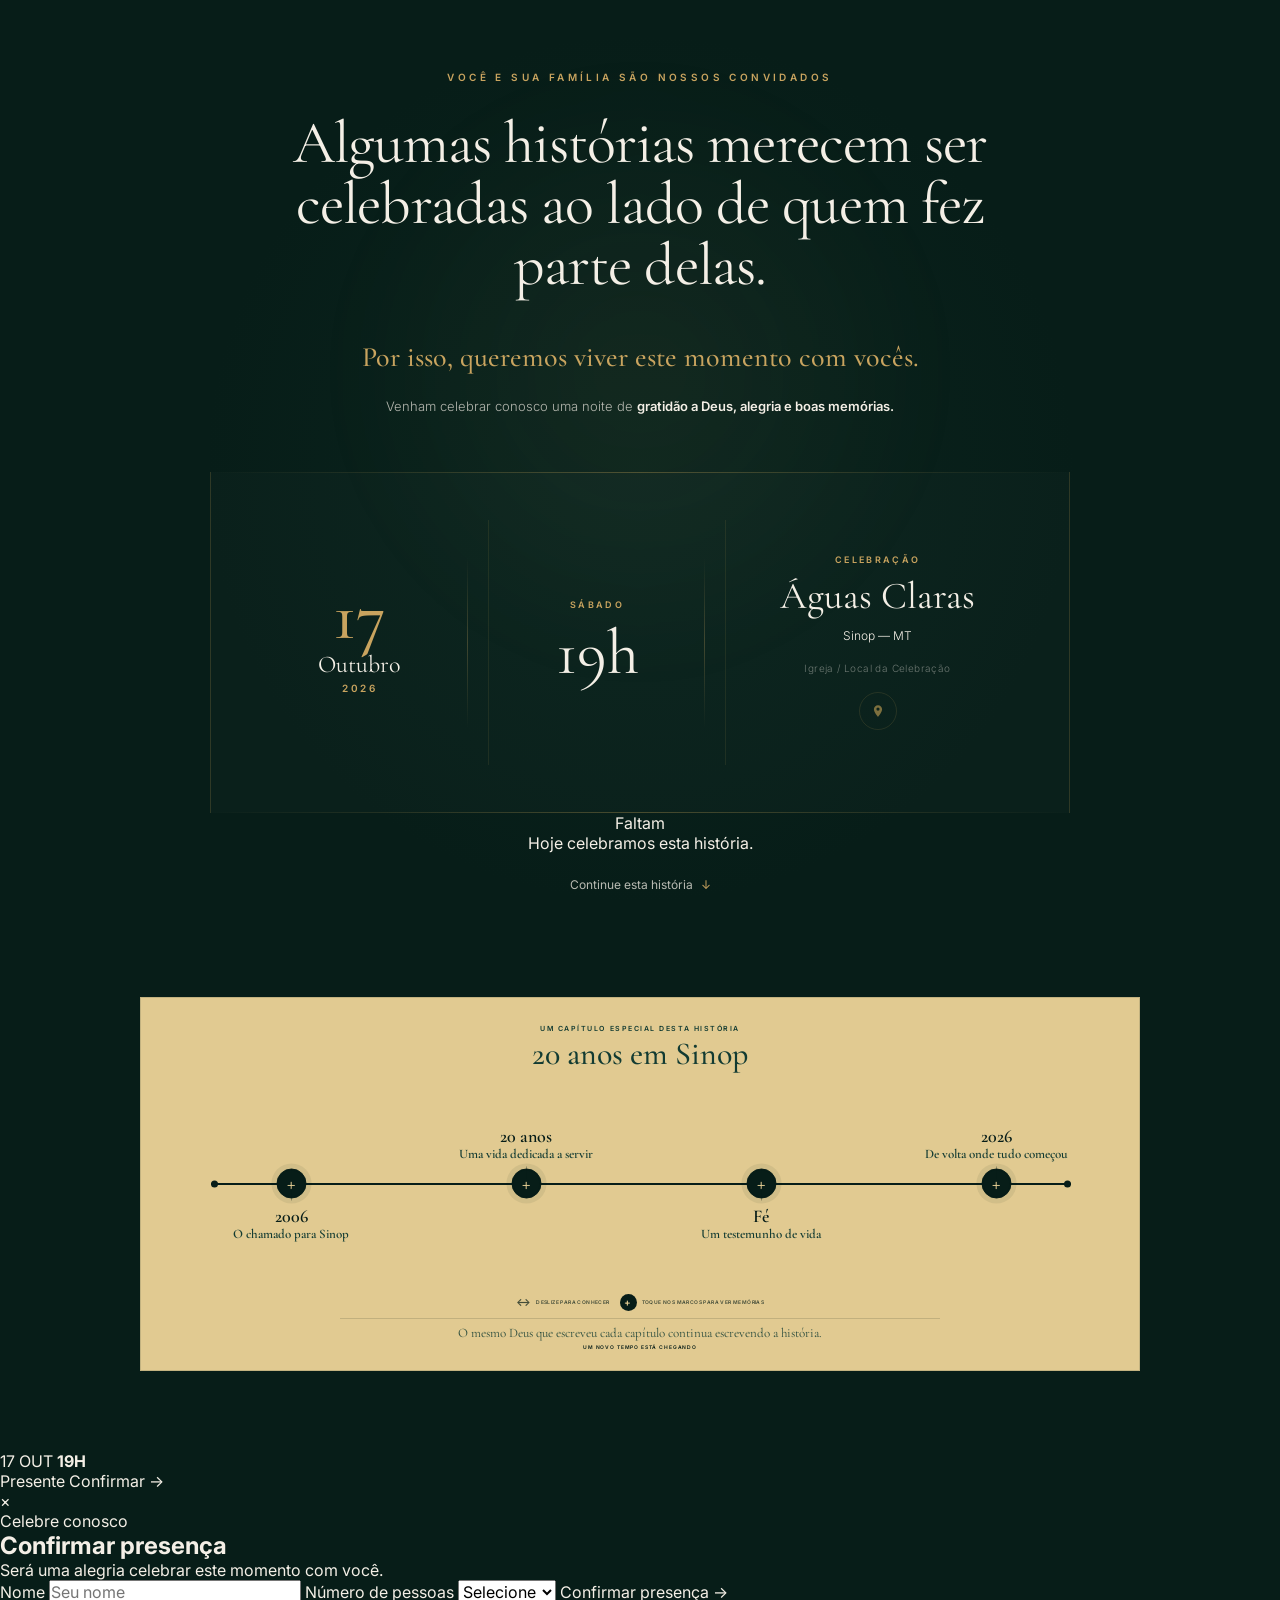
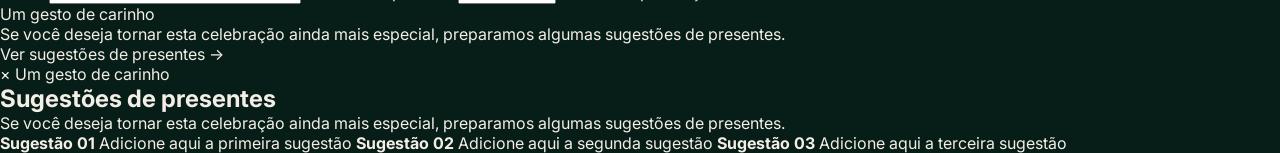
==== commit 8683c6d2: "Update convite.html" ====
--- a/convite.html
+++ b/convite.html
@@ -13,7 +13,9 @@
 
   <title>Convite | 60 anos</title>
 
+
   <!-- FONTES -->
+
   <link rel="preconnect" href="https://fonts.googleapis.com">
 
   <link
@@ -27,12 +29,15 @@
     rel="stylesheet"
   >
 
-  <!-- CSS EXTERNO -->
-<!-- CSS DO CONVITE -->
-<link rel="stylesheet" href="style.css?v=15">
-
-<!-- CSS DA TIMELINE -->
-<link rel="stylesheet" href="timeline.css?v=15">
+
+  <!-- CSS -->
+
+  <link rel="stylesheet" href="style.css?v=15">
+
+  <link rel="stylesheet" href="timeline.css?v=15">
+
+  <link rel="stylesheet" href="final.css?v=1">
+
 </head>
 
 
@@ -48,6 +53,7 @@
     <section class="convite">
 
       <div class="convite-content">
+
 
         <p class="convite-label">
           Você e sua família são nossos convidados
@@ -67,10 +73,13 @@
 
 
         <p class="convite-final">
+
           Venham celebrar conosco uma noite de
+
           <strong>
             gratidão a Deus, alegria e boas memórias.
           </strong>
+
         </p>
 
 
@@ -81,6 +90,7 @@
 
         <div class="event-frame">
 
+
           <!-- DATA -->
 
           <div class="event-column event-date">
@@ -100,6 +110,7 @@
           </div>
 
 
+
           <!-- HORÁRIO -->
 
           <div class="event-column event-time">
@@ -113,6 +124,7 @@
             </strong>
 
           </div>
+
 
 
           <!-- LOCAL -->
@@ -160,12 +172,120 @@
         </div>
 
 
+
+        <!-- =================================================
+             CONTAGEM REGRESSIVA
+        ================================================== -->
+
+        <div
+          class="countdown"
+          aria-label="Contagem regressiva para a celebração"
+        >
+
+          <span class="countdown-label">
+            Faltam
+          </span>
+
+
+          <div class="countdown-time">
+
+
+            <div class="countdown-item">
+
+              <strong id="countdownDays">
+                00
+              </strong>
+
+              <span>
+                Dias
+              </span>
+
+            </div>
+
+
+            <span
+              class="countdown-separator"
+              aria-hidden="true"
+            >
+              ·
+            </span>
+
+
+            <div class="countdown-item">
+
+              <strong id="countdownHours">
+                00
+              </strong>
+
+              <span>
+                Horas
+              </span>
+
+            </div>
+
+
+            <span
+              class="countdown-separator"
+              aria-hidden="true"
+            >
+              ·
+            </span>
+
+
+            <div class="countdown-item">
+
+              <strong id="countdownMinutes">
+                00
+              </strong>
+
+              <span>
+                Min
+              </span>
+
+            </div>
+
+
+            <span
+              class="countdown-separator"
+              aria-hidden="true"
+            >
+              ·
+            </span>
+
+
+            <div class="countdown-item">
+
+              <strong id="countdownSeconds">
+                00
+              </strong>
+
+              <span>
+                Seg
+              </span>
+
+            </div>
+
+
+          </div>
+
+
+          <p
+            class="countdown-message"
+            id="countdownMessage"
+            hidden
+          ></p>
+
+        </div>
+
+
+
         <!-- CONTINUAR -->
 
         <a
           href="#historia"
           class="continue-scroll"
         >
+
           <span>
             Continue esta história
           </span>
@@ -176,7 +296,9 @@
           >
             ↓
           </span>
+
         </a>
+
 
       </div>
 
@@ -222,6 +344,7 @@
         >
 
           <div class="timeline-track">
+
 
             <div
               class="timeline-line"
@@ -240,9 +363,11 @@
             >
 
               <span class="timeline-marker">
+
                 <span class="timeline-plus">
                   +
                 </span>
+
               </span>
 
 
@@ -256,7 +381,45 @@
                   O chamado para Sinop
                 </span>
 
+              </span>
+
             </button>
+
+
+
+            <!-- 20 ANOS -->
+
+            <button
+              class="timeline-point point-2"
+              type="button"
+              data-gallery="ministerio"
+              aria-label="Ver memórias dos 20 anos"
+            >
+
+              <span class="timeline-marker">
+
+                <span class="timeline-plus">
+                  +
+                </span>
+
+              </span>
+
+
+              <span class="timeline-content top">
+
+                <strong>
+                  20 anos
+                </strong>
+
+                <span class="timeline-title">
+                  Uma vida dedicada a servir
+                </span>
+
+              </span>
+
+            </button>
+
+
 
             <!-- FÉ -->
 
@@ -268,9 +431,11 @@
             >
 
               <span class="timeline-marker">
+
                 <span class="timeline-plus">
                   +
                 </span>
+
               </span>
 
 
@@ -284,37 +449,10 @@
                   Um testemunho de vida
                 </span>
 
+              </span>
+
             </button>
 
-
-
-            <!-- 20 ANOS -->
-
-            <button
-              class="timeline-point point-2"
-              type="button"
-              data-gallery="ministerio"
-              aria-label="Ver memórias dos 20 anos"
-            >
-
-              <span class="timeline-marker">
-                <span class="timeline-plus">
-                  +
-                </span>
-              </span>
-
-
-              <span class="timeline-content top">
-
-                <strong>
-                  20 anos
-                </strong>
-
-                <span class="timeline-title">
-                  Uma vida dedicada a servir
-                </span>
-
-            </button>
 
 
             <!-- 2026 -->
@@ -327,9 +465,11 @@
             >
 
               <span class="timeline-marker">
+
                 <span class="timeline-plus">
                   +
                 </span>
+
               </span>
 
 
@@ -343,8 +483,11 @@
                   De volta onde tudo começou
                 </span>
 
+              </span>
+
             </button>
 
+
           </div>
 
         </div>
@@ -354,6 +497,7 @@
         <!-- INDICAÇÕES -->
 
         <div class="timeline-actions">
+
 
           <div class="timeline-hint">
 
@@ -386,6 +530,7 @@
 
           </div>
 
+
         </div>
 
 
@@ -405,16 +550,437 @@
 
         </div>
 
+
       </div>
 
     </section>
 
+
   </main>
 
 
 
   <!-- =====================================================
-       GALERIA
+       BARRA FIXA
+  ====================================================== -->
+
+  <aside
+    class="final-bar"
+    aria-label="Ações do convite"
+  >
+
+    <div class="final-bar-date">
+
+      <span>
+        17 OUT
+      </span>
+
+      <strong>
+        19H
+      </strong>
+
+    </div>
+
+
+    <div class="final-bar-actions">
+
+
+      <button
+        class="final-bar-gift"
+        type="button"
+        data-open-gift
+      >
+        Presente
+      </button>
+
+
+      <button
+        class="final-bar-confirm"
+        type="button"
+        data-open-rsvp
+      >
+
+        <span>
+          Confirmar
+        </span>
+
+        <span aria-hidden="true">
+          →
+        </span>
+
+      </button>
+
+
+    </div>
+
+  </aside>
+
+
+
+  <!-- =====================================================
+       POPUP CONFIRMAÇÃO
+  ====================================================== -->
+
+  <div
+    class="final-modal"
+    id="rsvpModal"
+    aria-hidden="true"
+  >
+
+    <div
+      class="final-modal-backdrop"
+      data-close-final
+    ></div>
+
+
+    <div
+      class="final-modal-dialog"
+      role="dialog"
+      aria-modal="true"
+      aria-labelledby="rsvpTitle"
+    >
+
+
+      <button
+        class="final-modal-close"
+        type="button"
+        aria-label="Fechar"
+        data-close-final
+      >
+        ×
+      </button>
+
+
+
+      <!-- FORMULÁRIO -->
+
+      <div
+        class="rsvp-state"
+        id="rsvpFormState"
+      >
+
+        <span class="final-modal-label">
+          Celebre conosco
+        </span>
+
+
+        <h2 id="rsvpTitle">
+          Confirmar presença
+        </h2>
+
+
+        <p class="final-modal-intro">
+          Será uma alegria celebrar este momento com você.
+        </p>
+
+
+
+        <form id="rsvpForm">
+
+
+          <label class="final-field">
+
+            <span>
+              Nome
+            </span>
+
+            <input
+              type="text"
+              name="nome"
+              autocomplete="name"
+              placeholder="Seu nome"
+              required
+            >
+
+          </label>
+
+
+
+          <label class="final-field">
+
+            <span>
+              Número de pessoas
+            </span>
+
+
+            <select
+              name="convidados"
+              required
+            >
+
+              <option value="">
+                Selecione
+              </option>
+
+              <option value="1">
+                1 pessoa
+              </option>
+
+              <option value="2">
+                2 pessoas
+              </option>
+
+              <option value="3">
+                3 pessoas
+              </option>
+
+              <option value="4">
+                4 pessoas
+              </option>
+
+              <option value="5">
+                5 pessoas
+              </option>
+
+            </select>
+
+
+          </label>
+
+
+
+          <button
+            class="final-submit"
+            type="submit"
+          >
+
+            Confirmar presença
+
+            <span aria-hidden="true">
+              →
+            </span>
+
+          </button>
+
+
+        </form>
+
+
+
+        <!-- PRESENTE -->
+
+        <div class="rsvp-gift">
+
+          <span class="rsvp-gift-label">
+            Um gesto de carinho
+          </span>
+
+
+          <p>
+            Se você deseja tornar esta celebração ainda mais especial,
+            preparamos algumas sugestões de presentes.
+          </p>
+
+
+          <button
+            class="final-text-button"
+            type="button"
+            data-open-gift
+          >
+            Ver sugestões de presentes →
+          </button>
+
+        </div>
+
+
+      </div>
+
+
+
+      <!-- =================================================
+           PRESENÇA CONFIRMADA
+      ================================================== -->
+
+      <div
+        class="rsvp-state"
+        id="rsvpSuccessState"
+        hidden
+      >
+
+        <span class="final-modal-label">
+          Presença confirmada
+        </span>
+
+
+        <h2>
+          Recebemos sua confirmação.
+        </h2>
+
+
+        <p class="final-modal-intro">
+
+          Ficamos felizes em saber que você estará conosco
+          neste momento tão especial.
+
+        </p>
+
+
+
+        <div class="rsvp-gift">
+
+          <span class="rsvp-gift-label">
+            Um gesto de carinho
+          </span>
+
+
+          <p>
+            Se você deseja tornar esta celebração ainda mais especial,
+            preparamos algumas sugestões de presentes.
+          </p>
+
+
+          <button
+            class="final-text-button"
+            type="button"
+            data-open-gift
+          >
+            Ver sugestões de presentes →
+          </button>
+
+        </div>
+
+
+        <button
+          class="final-secondary"
+          type="button"
+          data-close-final
+        >
+          Fechar
+        </button>
+
+
+      </div>
+
+
+    </div>
+
+  </div>
+
+
+
+  <!-- =====================================================
+       POPUP PRESENTES
+  ====================================================== -->
+
+  <div
+    class="final-modal"
+    id="giftModal"
+    aria-hidden="true"
+  >
+
+    <div
+      class="final-modal-backdrop"
+      data-close-final
+    ></div>
+
+
+    <div
+      class="final-modal-dialog gift-dialog"
+      role="dialog"
+      aria-modal="true"
+      aria-labelledby="giftTitle"
+    >
+
+
+      <button
+        class="final-modal-close"
+        type="button"
+        aria-label="Fechar"
+        data-close-final
+      >
+        ×
+      </button>
+
+
+      <span class="final-modal-label">
+        Um gesto de carinho
+      </span>
+
+
+      <h2 id="giftTitle">
+        Sugestões de presentes
+      </h2>
+
+
+      <p class="final-modal-intro">
+
+        Se você deseja tornar esta celebração ainda mais especial,
+        preparamos algumas sugestões de presentes.
+
+      </p>
+
+
+
+      <div class="gift-options">
+
+
+        <!-- PRESENTE 1 -->
+
+        <button
+          class="gift-option"
+          type="button"
+        >
+
+          <strong>
+            Sugestão 01
+          </strong>
+
+          <span>
+            Adicione aqui a primeira sugestão
+          </span>
+
+        </button>
+
+
+
+        <!-- PRESENTE 2 -->
+
+        <button
+          class="gift-option"
+          type="button"
+        >
+
+          <strong>
+            Sugestão 02
+          </strong>
+
+          <span>
+            Adicione aqui a segunda sugestão
+          </span>
+
+        </button>
+
+
+
+        <!-- PRESENTE 3 -->
+
+        <button
+          class="gift-option"
+          type="button"
+        >
+
+          <strong>
+            Sugestão 03
+          </strong>
+
+          <span>
+            Adicione aqui a terceira sugestão
+          </span>
+
+        </button>
+
+
+      </div>
+
+
+    </div>
+
+  </div>
+
+
+
+  <!-- =====================================================
+       GALERIA DA TIMELINE
   ====================================================== -->
 
   <div
@@ -435,6 +1001,7 @@
       aria-modal="true"
       aria-labelledby="memoryTitle"
     >
+
 
       <button
         class="memory-close"
@@ -446,7 +1013,9 @@
       </button>
 
 
+
       <div class="memory-image-wrap">
+
 
         <button
           class="memory-nav memory-prev"
@@ -472,7 +1041,9 @@
           ›
         </button>
 
+
       </div>
+
 
 
       <div class="memory-info">
@@ -488,6 +1059,7 @@
 
       </div>
 
+
     </div>
 
   </div>
@@ -500,63 +1072,340 @@
 
   <script>
 
+    /* =====================================================
+       CONTADOR
+    ===================================================== */
+
+    const eventDate =
+      new Date("2026-10-17T19:00:00-04:00");
+
+
+    const countdownDays =
+      document.getElementById("countdownDays");
+
+    const countdownHours =
+      document.getElementById("countdownHours");
+
+    const countdownMinutes =
+      document.getElementById("countdownMinutes");
+
+    const countdownSeconds =
+      document.getElementById("countdownSeconds");
+
+    const countdownTime =
+      document.querySelector(".countdown-time");
+
+    const countdownMessage =
+      document.getElementById("countdownMessage");
+
+
+
+    function updateCountdown() {
+
+      const now = new Date();
+
+      const distance =
+        eventDate.getTime()
+        - now.getTime();
+
+
+      if (distance <= 0) {
+
+        countdownTime.hidden = true;
+
+        countdownMessage.hidden = false;
+
+        countdownMessage.textContent =
+          "Hoje celebramos esta história.";
+
+        return;
+
+      }
+
+
+      const days =
+        Math.floor(
+          distance / 86400000
+        );
+
+
+      const hours =
+        Math.floor(
+          (distance % 86400000)
+          / 3600000
+        );
+
+
+      const minutes =
+        Math.floor(
+          (distance % 3600000)
+          / 60000
+        );
+
+
+      const seconds =
+        Math.floor(
+          (distance % 60000)
+          / 1000
+        );
+
+
+      countdownDays.textContent =
+        String(days).padStart(2, "0");
+
+      countdownHours.textContent =
+        String(hours).padStart(2, "0");
+
+      countdownMinutes.textContent =
+        String(minutes).padStart(2, "0");
+
+      countdownSeconds.textContent =
+        String(seconds).padStart(2, "0");
+
+    }
+
+
+    updateCountdown();
+
+    setInterval(
+      updateCountdown,
+      1000
+    );
+
+
+
+    /* =====================================================
+       POPUPS FINAIS
+    ===================================================== */
+
+    const rsvpModal =
+      document.getElementById("rsvpModal");
+
+    const giftModal =
+      document.getElementById("giftModal");
+
+
+    const finalModals =
+      document.querySelectorAll(".final-modal");
+
+
+
+    function closeFinalModals() {
+
+      finalModals.forEach((modal) => {
+
+        modal.classList.remove("is-open");
+
+        modal.setAttribute(
+          "aria-hidden",
+          "true"
+        );
+
+      });
+
+
+      document.body.classList.remove(
+        "final-modal-open"
+      );
+
+    }
+
+
+
+    function openFinalModal(modal) {
+
+      closeFinalModals();
+
+
+      modal.classList.add("is-open");
+
+      modal.setAttribute(
+        "aria-hidden",
+        "false"
+      );
+
+
+      document.body.classList.add(
+        "final-modal-open"
+      );
+
+    }
+
+
+
+    /* CONFIRMAR */
+
+    document
+      .querySelectorAll("[data-open-rsvp]")
+      .forEach((button) => {
+
+        button.addEventListener(
+          "click",
+          () => openFinalModal(rsvpModal)
+        );
+
+      });
+
+
+
+    /* PRESENTES */
+
+    document
+      .querySelectorAll("[data-open-gift]")
+      .forEach((button) => {
+
+        button.addEventListener(
+          "click",
+          () => openFinalModal(giftModal)
+        );
+
+      });
+
+
+
+    /* FECHAR */
+
+    document
+      .querySelectorAll("[data-close-final]")
+      .forEach((button) => {
+
+        button.addEventListener(
+          "click",
+          closeFinalModals
+        );
+
+      });
+
+
+
+    /* =====================================================
+       FORMULÁRIO RSVP
+    ===================================================== */
+
+    const rsvpForm =
+      document.getElementById("rsvpForm");
+
+    const rsvpFormState =
+      document.getElementById("rsvpFormState");
+
+    const rsvpSuccessState =
+      document.getElementById("rsvpSuccessState");
+
+
+
+    rsvpForm.addEventListener(
+      "submit",
+      (event) => {
+
+        event.preventDefault();
+
+
+        /*
+          Aqui futuramente conectaremos
+          o formulário ao local onde
+          você quiser receber os dados.
+        */
+
+
+        rsvpFormState.hidden = true;
+
+        rsvpSuccessState.hidden = false;
+
+      }
+    );
+
+
+
+    /* =====================================================
+       GALERIA DA TIMELINE
+    ===================================================== */
+
     const galleries = {
 
+
       2006: {
+
         year: "2006",
-        title: "O chamado para Sinop",
-        text: "Um novo capítulo de fé e propósito começava.",
+
+        title:
+          "O chamado para Sinop",
+
+        text:
+          "Um novo capítulo de fé e propósito começava.",
 
         images: [
           "assests/2006-1.jpg",
           "assests/2006-2.jpg",
           "assests/2006-3.jpg"
         ]
+
       },
 
 
       ministerio: {
-        year: "20 anos",
-        title: "Uma vida dedicada a servir",
-        text: "Uma caminhada marcada por cuidado, fé e serviço.",
+
+        year:
+          "20 anos",
+
+        title:
+          "Uma vida dedicada a servir",
+
+        text:
+          "Uma caminhada marcada por cuidado, fé e serviço.",
 
         images: [
           "assests/ministerio-1.jpg",
           "assests/ministerio-2.jpg",
           "assests/ministerio-3.jpg"
         ]
+
       },
 
 
       fe: {
-        year: "Fé",
-        title: "Um testemunho de vida",
-        text: "Superação, esperança e gratidão a Deus.",
+
+        year:
+          "Fé",
+
+        title:
+          "Um testemunho de vida",
+
+        text:
+          "Superação, esperança e gratidão a Deus.",
 
         images: [
           "assests/fe-1.jpg",
           "assests/fe-2.jpg",
           "assests/fe-3.jpg"
         ]
+
       },
 
 
       2026: {
-        year: "2026",
-        title: "De volta onde tudo começou",
-        text: "Vinte anos depois, a história retorna às Águas Claras.",
+
+        year:
+          "2026",
+
+        title:
+          "De volta onde tudo começou",
+
+        text:
+          "Vinte anos depois, a história retorna às Águas Claras.",
 
         images: [
           "assests/2026-1.jpg",
           "assests/2026-2.jpg",
           "assests/2026-3.jpg"
         ]
+
       }
 
     };
 
 
-    const modal =
+
+    const memoryModal =
       document.getElementById("memoryModal");
 
     const memoryImage =
@@ -572,21 +1421,27 @@
       document.getElementById("memoryText");
 
 
-    let currentGallery;
+    const memoryNext =
+      document.querySelector(".memory-next");
+
+    const memoryPrev =
+      document.querySelector(".memory-prev");
+
+
+    let currentGallery = null;
     let currentIndex = 0;
 
 
-
-    /* ---------------------------------------------------------
-       ATUALIZAR GALERIA
-    --------------------------------------------------------- */
 
     function updateGallery() {
 
       const gallery =
         galleries[currentGallery];
 
-      if (!gallery) return;
+
+      if (!gallery) {
+        return;
+      }
 
 
       memoryImage.src =
@@ -608,22 +1463,26 @@
 
 
 
-    /* ---------------------------------------------------------
-       ABRIR
-    --------------------------------------------------------- */
-
     function openGallery(name) {
 
-      if (!galleries[name]) return;
+      if (!galleries[name]) {
+        return;
+      }
+
 
       currentGallery = name;
+
       currentIndex = 0;
 
+
       updateGallery();
 
-      modal.classList.add("is-open");
-
-      modal.setAttribute(
+
+      memoryModal.classList.add(
+        "is-open"
+      );
+
+      memoryModal.setAttribute(
         "aria-hidden",
         "false"
       );
@@ -636,15 +1495,13 @@
 
 
 
-    /* ---------------------------------------------------------
-       FECHAR
-    --------------------------------------------------------- */
-
     function closeGallery() {
 
-      modal.classList.remove("is-open");
-
-      modal.setAttribute(
+      memoryModal.classList.remove(
+        "is-open"
+      );
+
+      memoryModal.setAttribute(
         "aria-hidden",
         "true"
       );
@@ -653,13 +1510,11 @@
         "modal-open"
       );
 
+      currentGallery = null;
+
     }
 
 
-
-    /* ---------------------------------------------------------
-       MARCOS DA TIMELINE
-    --------------------------------------------------------- */
 
     document
       .querySelectorAll(".timeline-point")
@@ -676,37 +1531,43 @@
 
 
 
-    /* ---------------------------------------------------------
-       PRÓXIMA FOTO
-    --------------------------------------------------------- */
-
-    document
-      .querySelector(".memory-next")
-      .addEventListener("click", () => {
+    memoryNext.addEventListener(
+      "click",
+      () => {
+
+        if (!currentGallery) {
+          return;
+        }
+
 
         const gallery =
           galleries[currentGallery];
+
 
         currentIndex =
           (currentIndex + 1)
           % gallery.images.length;
 
+
         updateGallery();
 
-      });
-
-
-
-    /* ---------------------------------------------------------
-       FOTO ANTERIOR
-    --------------------------------------------------------- */
-
-    document
-      .querySelector(".memory-prev")
-      .addEventListener("click", () => {
+      }
+    );
+
+
+
+    memoryPrev.addEventListener(
+      "click",
+      () => {
+
+        if (!currentGallery) {
+          return;
+        }
+
 
         const gallery =
           galleries[currentGallery];
+
 
         currentIndex =
           (
@@ -716,15 +1577,13 @@
           )
           % gallery.images.length;
 
+
         updateGallery();
 
-      });
-
-
-
-    /* ---------------------------------------------------------
-       FECHAR MODAL
-    --------------------------------------------------------- */
+      }
+    );
+
+
 
     document
       .querySelectorAll("[data-close-modal]")
@@ -739,37 +1598,53 @@
 
 
 
-    /* ---------------------------------------------------------
+    /* =====================================================
        TECLADO
-    --------------------------------------------------------- */
+    ===================================================== */
 
     document.addEventListener(
       "keydown",
       (event) => {
 
+
+        /* popups novos */
+
+        if (event.key === "Escape") {
+
+          closeFinalModals();
+
+        }
+
+
+        /* galeria */
+
         if (
-          !modal.classList.contains("is-open")
+          !memoryModal.classList.contains(
+            "is-open"
+          )
         ) {
           return;
         }
 
 
         if (event.key === "Escape") {
+
           closeGallery();
+
         }
 
 
         if (event.key === "ArrowRight") {
-          document
-            .querySelector(".memory-next")
-            .click();
+
+          memoryNext.click();
+
         }
 
 
         if (event.key === "ArrowLeft") {
-          document
-            .querySelector(".memory-prev")
-            .click();
+
+          memoryPrev.click();
+
         }
 
       }
@@ -777,6 +1652,7 @@
 
   </script>
 
+
 </body>
 
 </html>
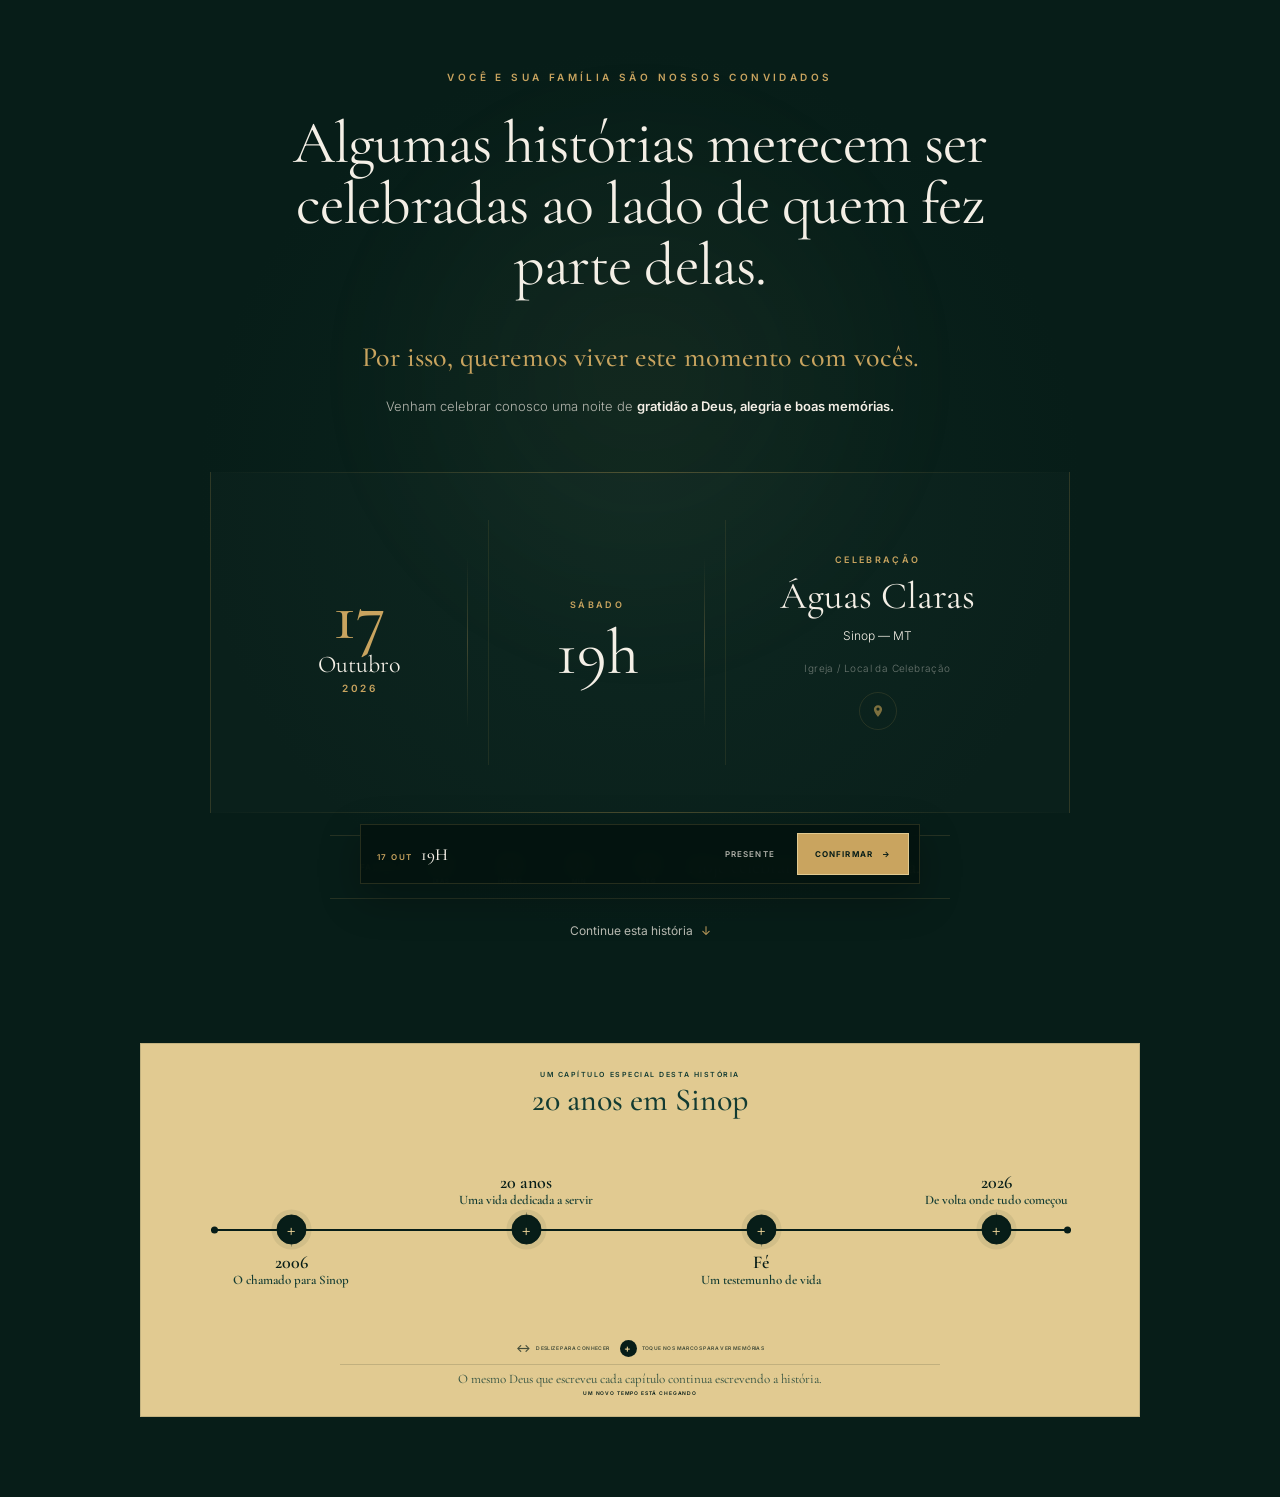
==== commit 7252ecce: "Update convite.html" ====
--- a/convite.html
+++ b/convite.html
@@ -1278,42 +1278,75 @@
 
 
 
-    /* =====================================================
-       FORMULÁRIO RSVP
-    ===================================================== */
-
-    const rsvpForm =
-      document.getElementById("rsvpForm");
-
-    const rsvpFormState =
-      document.getElementById("rsvpFormState");
-
-    const rsvpSuccessState =
-      document.getElementById("rsvpSuccessState");
-
-
-
-    rsvpForm.addEventListener(
-      "submit",
-      (event) => {
-
-        event.preventDefault();
-
-
-        /*
-          Aqui futuramente conectaremos
-          o formulário ao local onde
-          você quiser receber os dados.
-        */
-
-
-        rsvpFormState.hidden = true;
-
-        rsvpSuccessState.hidden = false;
-
-      }
-    );
-
+/* =====================================================
+   FORMULÁRIO RSVP
+===================================================== */
+
+const rsvpForm =
+  document.getElementById("rsvpForm");
+
+const rsvpFormState =
+  document.getElementById("rsvpFormState");
+
+const rsvpSuccessState =
+  document.getElementById("rsvpSuccessState");
+
+
+const RSVP_URL =
+  "https://script.google.com/macros/s/AKfycbx6frqcM9uGFtgxDNN_f2ClXy52m6eqj8dypP4Ede1pyvjEiKNnbYvwzK-ttbN3Z9GYLw/exec";
+
+
+rsvpForm.addEventListener(
+  "submit",
+  async (event) => {
+
+    event.preventDefault();
+
+    const submitButton =
+      rsvpForm.querySelector(".final-submit");
+
+    const originalContent =
+      submitButton.innerHTML;
+
+    submitButton.disabled = true;
+    submitButton.textContent = "Enviando...";
+
+    const formData =
+      new FormData(rsvpForm);
+
+    try {
+
+      await fetch(
+        RSVP_URL,
+        {
+          method: "POST",
+          body: formData,
+          mode: "no-cors"
+        }
+      );
+
+      /* ENVIO CONCLUÍDO */
+
+      rsvpFormState.hidden = true;
+      rsvpSuccessState.hidden = false;
+
+      rsvpForm.reset();
+
+    } catch (error) {
+
+      alert(
+        "Não foi possível enviar sua confirmação. Tente novamente."
+      );
+
+    } finally {
+
+      submitButton.disabled = false;
+      submitButton.innerHTML = originalContent;
+
+    }
+
+  }
+);
 
 
     /* =====================================================
--- a/final.css
+++ b/final.css
@@ -0,0 +1,890 @@
+/* =========================================================
+   FINAL.CSS
+   Contador + Barra fixa + Popups
+========================================================= */
+
+:root {
+  --final-verde: #071d18;
+  --final-verde-2: #123b32;
+  --final-dourado: #c9a45f;
+  --final-dourado-claro: #e1ca91;
+  --final-marfim: #f4efe6;
+  --final-cinza: rgba(244, 239, 230, .68);
+}
+
+
+/* =========================================================
+   CONTADOR
+========================================================= */
+
+.countdown {
+  width: min(620px, 100%);
+
+  margin: 22px auto 0;
+  padding: 14px 18px;
+
+  display: flex;
+  align-items: center;
+  justify-content: center;
+
+  gap: 18px;
+
+  border-top:
+    1px solid rgba(201, 164, 95, .16);
+
+  border-bottom:
+    1px solid rgba(201, 164, 95, .16);
+
+  color: var(--final-marfim);
+
+  text-align: center;
+}
+
+
+.countdown-label {
+  color: var(--final-dourado);
+
+  font-size: 8px;
+  font-weight: 600;
+
+  letter-spacing: .22em;
+  text-transform: uppercase;
+}
+
+
+.countdown-time {
+  display: flex;
+  align-items: center;
+  justify-content: center;
+
+  gap: 11px;
+}
+
+
+.countdown-item {
+  min-width: 44px;
+
+  display: flex;
+  flex-direction: column;
+  align-items: center;
+}
+
+
+.countdown-item strong {
+  color: var(--final-dourado-claro);
+
+  font-family: "Cormorant Garamond", serif;
+
+  font-size: 24px;
+  font-weight: 500;
+
+  line-height: 1;
+}
+
+
+.countdown-item span {
+  margin-top: 3px;
+
+  color: rgba(244, 239, 230, .50);
+
+  font-size: 6px;
+  font-weight: 500;
+
+  letter-spacing: .14em;
+  text-transform: uppercase;
+}
+
+
+.countdown-separator {
+  color: rgba(201, 164, 95, .55);
+
+  font-size: 12px;
+}
+
+
+.countdown-message {
+  margin: 0;
+
+  color: var(--final-dourado-claro);
+
+  font-family: "Cormorant Garamond", serif;
+
+  font-size: 20px;
+}
+
+
+/* =========================================================
+   BARRA FIXA
+========================================================= */
+
+.final-bar {
+  position: fixed;
+
+  left: 50%;
+  bottom: 16px;
+
+  z-index: 9000;
+
+  width: min(560px, calc(100% - 28px));
+  min-height: 58px;
+
+  display: flex;
+  align-items: center;
+  justify-content: space-between;
+
+  gap: 18px;
+
+  padding: 8px 10px 8px 16px;
+
+  transform: translateX(-50%);
+
+  border:
+    1px solid rgba(201, 164, 95, .18);
+
+  background:
+    rgba(4, 19, 15, .95);
+
+  box-shadow:
+    0 14px 40px rgba(0, 0, 0, .28);
+
+  backdrop-filter: blur(10px);
+  -webkit-backdrop-filter: blur(10px);
+}
+
+
+/* data */
+
+.final-bar-date {
+  display: flex;
+  align-items: baseline;
+
+  gap: 8px;
+
+  white-space: nowrap;
+}
+
+.final-bar-date span {
+  color: var(--final-dourado);
+
+  font-size: 8px;
+  font-weight: 600;
+
+  letter-spacing: .18em;
+}
+
+.final-bar-date strong {
+  color: var(--final-marfim);
+
+  font-family: "Cormorant Garamond", serif;
+
+  font-size: 17px;
+  font-weight: 500;
+}
+
+
+/* ações */
+
+.final-bar-actions {
+  display: flex;
+  align-items: center;
+
+  gap: 8px;
+}
+
+
+/* presente */
+
+.final-bar-gift {
+  min-height: 40px;
+
+  padding: 0 14px;
+
+  border: 0;
+
+  background: transparent;
+
+  color: rgba(244, 239, 230, .72);
+
+  font-size: 8px;
+  font-weight: 600;
+
+  letter-spacing: .14em;
+  text-transform: uppercase;
+
+  cursor: pointer;
+
+  transition:
+    color .25s ease,
+    background .25s ease;
+}
+
+.final-bar-gift:hover {
+  color: var(--final-dourado-claro);
+}
+
+
+/* confirmar */
+
+.final-bar-confirm {
+  min-height: 42px;
+
+  display: inline-flex;
+  align-items: center;
+  justify-content: center;
+
+  gap: 9px;
+
+  padding: 0 17px;
+
+  border:
+    1px solid var(--final-dourado-claro);
+
+  background: var(--final-dourado);
+
+  color: var(--final-verde);
+
+  font-size: 8px;
+  font-weight: 700;
+
+  letter-spacing: .14em;
+  text-transform: uppercase;
+
+  cursor: pointer;
+
+  transition:
+    transform .25s ease,
+    background .25s ease;
+}
+
+.final-bar-confirm:hover {
+  transform: translateY(-1px);
+
+  background: var(--final-dourado-claro);
+}
+
+
+/* =========================================================
+   MODAL BASE
+========================================================= */
+
+body.final-modal-open {
+  overflow: hidden;
+}
+
+
+.final-modal {
+  position: fixed;
+
+  inset: 0;
+
+  z-index: 10000;
+
+  display: flex;
+  align-items: center;
+  justify-content: center;
+
+  padding: 20px;
+
+  opacity: 0;
+  visibility: hidden;
+
+  pointer-events: none;
+
+  transition:
+    opacity .25s ease,
+    visibility .25s ease;
+}
+
+
+.final-modal.is-open {
+  opacity: 1;
+  visibility: visible;
+
+  pointer-events: auto;
+}
+
+
+/* fundo */
+
+.final-modal-backdrop {
+  position: absolute;
+
+  inset: 0;
+
+  background:
+    rgba(2, 14, 11, .88);
+
+  backdrop-filter: blur(7px);
+  -webkit-backdrop-filter: blur(7px);
+}
+
+
+/* janela */
+
+.final-modal-dialog {
+  position: relative;
+
+  z-index: 2;
+
+  width: min(460px, 100%);
+  max-height: calc(100vh - 40px);
+
+  overflow-y: auto;
+
+  padding: 30px 28px 26px;
+
+  border:
+    1px solid rgba(225, 202, 145, .22);
+
+  background: var(--final-verde);
+
+  box-shadow:
+    0 28px 70px rgba(0, 0, 0, .38);
+}
+
+
+/* fechar */
+
+.final-modal-close {
+  position: absolute;
+
+  top: 12px;
+  right: 12px;
+
+  width: 36px;
+  height: 36px;
+
+  display: flex;
+  align-items: center;
+  justify-content: center;
+
+  border:
+    1px solid rgba(225, 202, 145, .20);
+
+  border-radius: 50%;
+
+  background: transparent;
+
+  color: var(--final-dourado-claro);
+
+  font-size: 21px;
+  font-weight: 300;
+
+  cursor: pointer;
+}
+
+
+/* =========================================================
+   CABEÇALHO DOS POPUPS
+========================================================= */
+
+.final-modal-label {
+  display: block;
+
+  margin-bottom: 7px;
+
+  color: var(--final-dourado);
+
+  font-size: 7px;
+  font-weight: 600;
+
+  letter-spacing: .22em;
+  text-transform: uppercase;
+}
+
+
+.final-modal-dialog h2 {
+  margin: 0;
+
+  color: var(--final-marfim);
+
+  font-family: "Cormorant Garamond", serif;
+
+  font-size: 32px;
+  font-weight: 500;
+
+  line-height: 1.05;
+}
+
+
+.final-modal-intro {
+  margin-top: 8px;
+
+  color: var(--final-cinza);
+
+  font-size: 11px;
+  line-height: 1.5;
+}
+
+
+/* =========================================================
+   FORMULÁRIO RSVP
+========================================================= */
+
+#rsvpForm {
+  margin-top: 22px;
+}
+
+
+.final-field {
+  display: block;
+
+  margin-bottom: 14px;
+}
+
+
+.final-field > span {
+  display: block;
+
+  margin-bottom: 6px;
+
+  color: rgba(244, 239, 230, .58);
+
+  font-size: 7px;
+  font-weight: 600;
+
+  letter-spacing: .14em;
+  text-transform: uppercase;
+}
+
+
+.final-field input,
+.final-field select {
+  width: 100%;
+  height: 46px;
+
+  padding: 0 13px;
+
+  border:
+    1px solid rgba(225, 202, 145, .16);
+
+  outline: none;
+
+  background:
+    rgba(255, 255, 255, .025);
+
+  color: var(--final-marfim);
+
+  font-family: "Inter", sans-serif;
+
+  font-size: 12px;
+
+  transition:
+    border-color .2s ease,
+    background .2s ease;
+}
+
+
+.final-field input::placeholder {
+  color: rgba(244, 239, 230, .30);
+}
+
+
+.final-field input:focus,
+.final-field select:focus {
+  border-color:
+    rgba(225, 202, 145, .55);
+
+  background:
+    rgba(255, 255, 255, .04);
+}
+
+
+.final-field select option {
+  color: #071d18;
+}
+
+
+/* botão enviar */
+
+.final-submit {
+  width: 100%;
+  min-height: 48px;
+
+  display: flex;
+  align-items: center;
+  justify-content: center;
+
+  gap: 10px;
+
+  margin-top: 8px;
+
+  border:
+    1px solid var(--final-dourado-claro);
+
+  background: var(--final-dourado);
+
+  color: var(--final-verde);
+
+  font-size: 8px;
+  font-weight: 700;
+
+  letter-spacing: .16em;
+  text-transform: uppercase;
+
+  cursor: pointer;
+
+  transition:
+    transform .25s ease,
+    background .25s ease;
+}
+
+.final-submit:hover {
+  transform: translateY(-1px);
+
+  background: var(--final-dourado-claro);
+}
+
+
+/* =========================================================
+   PRESENTE DENTRO DO RSVP
+========================================================= */
+
+.rsvp-gift {
+  margin-top: 22px;
+  padding-top: 18px;
+
+  border-top:
+    1px solid rgba(225, 202, 145, .10);
+}
+
+
+.rsvp-gift-label {
+  display: block;
+
+  margin-bottom: 6px;
+
+  color: var(--final-dourado);
+
+  font-size: 7px;
+  font-weight: 600;
+
+  letter-spacing: .18em;
+  text-transform: uppercase;
+}
+
+
+.rsvp-gift p {
+  margin: 0;
+
+  color: rgba(244, 239, 230, .58);
+
+  font-size: 10px;
+  line-height: 1.5;
+}
+
+
+.final-text-button {
+  margin-top: 9px;
+
+  border: 0;
+
+  background: transparent;
+
+  color: var(--final-dourado-claro);
+
+  font-size: 9px;
+  font-weight: 600;
+
+  cursor: pointer;
+}
+
+
+/* =========================================================
+   ESTADO DE SUCESSO
+========================================================= */
+
+.rsvp-state[hidden] {
+  display: none;
+}
+
+
+.final-secondary {
+  width: 100%;
+  min-height: 42px;
+
+  margin-top: 18px;
+
+  border:
+    1px solid rgba(225, 202, 145, .18);
+
+  background: transparent;
+
+  color: rgba(244, 239, 230, .72);
+
+  font-size: 8px;
+  font-weight: 600;
+
+  letter-spacing: .14em;
+  text-transform: uppercase;
+
+  cursor: pointer;
+}
+
+
+/* =========================================================
+   PRESENTES
+========================================================= */
+
+.gift-dialog {
+  width: min(500px, 100%);
+}
+
+
+.gift-options {
+  display: grid;
+
+  gap: 10px;
+
+  margin-top: 20px;
+}
+
+
+.gift-option {
+  width: 100%;
+
+  display: flex;
+  flex-direction: column;
+  align-items: flex-start;
+
+  gap: 4px;
+
+  padding: 14px 15px;
+
+  border:
+    1px solid rgba(225, 202, 145, .14);
+
+  background:
+    rgba(255, 255, 255, .018);
+
+  text-align: left;
+
+  cursor: pointer;
+
+  transition:
+    background .25s ease,
+    border-color .25s ease;
+}
+
+
+.gift-option:hover {
+  border-color:
+    rgba(225, 202, 145, .38);
+
+  background:
+    rgba(255, 255, 255, .035);
+}
+
+
+.gift-option strong {
+  color: var(--final-dourado-claro);
+
+  font-family: "Cormorant Garamond", serif;
+
+  font-size: 17px;
+  font-weight: 500;
+}
+
+
+.gift-option span {
+  color: rgba(244, 239, 230, .52);
+
+  font-size: 9px;
+  line-height: 1.4;
+}
+
+
+/* =========================================================
+   MOBILE
+========================================================= */
+
+@media (max-width: 600px) {
+
+  /* contador */
+
+  .countdown {
+    width: 100%;
+
+    margin-top: 18px;
+    padding: 11px 6px;
+
+    gap: 10px;
+  }
+
+  .countdown-label {
+    font-size: 6px;
+
+    letter-spacing: .16em;
+  }
+
+  .countdown-time {
+    gap: 6px;
+  }
+
+  .countdown-item {
+    min-width: 36px;
+  }
+
+  .countdown-item strong {
+    font-size: 19px;
+  }
+
+  .countdown-item span {
+    font-size: 5px;
+
+    letter-spacing: .09em;
+  }
+
+  .countdown-separator {
+    font-size: 8px;
+  }
+
+
+  /* barra fixa */
+
+  .final-bar {
+    bottom:
+      max(8px, env(safe-area-inset-bottom));
+
+    width:
+      calc(100% - 16px);
+
+    min-height: 54px;
+
+    gap: 8px;
+
+    padding:
+      6px
+      7px
+      6px
+      12px;
+  }
+
+
+  .final-bar-date {
+    gap: 5px;
+  }
+
+  .final-bar-date span {
+    font-size: 6px;
+    letter-spacing: .12em;
+  }
+
+  .final-bar-date strong {
+    font-size: 14px;
+  }
+
+
+  .final-bar-actions {
+    gap: 5px;
+  }
+
+
+  .final-bar-gift {
+    min-height: 38px;
+
+    padding:
+      0
+      8px;
+
+    font-size: 6px;
+
+    letter-spacing: .10em;
+  }
+
+
+  .final-bar-confirm {
+    min-height: 40px;
+
+    padding:
+      0
+      11px;
+
+    gap: 6px;
+
+    font-size: 6px;
+
+    letter-spacing: .10em;
+  }
+
+
+  /* modal */
+
+  .final-modal {
+    padding: 12px;
+  }
+
+
+  .final-modal-dialog {
+    width: 100%;
+
+    max-height:
+      calc(100vh - 24px);
+
+    padding:
+      27px
+      18px
+      20px;
+  }
+
+
+  .final-modal-dialog h2 {
+    font-size: 27px;
+  }
+
+
+  .final-modal-intro {
+    font-size: 10px;
+  }
+
+
+  .final-field input,
+  .final-field select {
+    height: 44px;
+
+    font-size: 16px;
+  }
+
+
+  .final-submit {
+    min-height: 46px;
+  }
+
+
+  .gift-option {
+    padding:
+      12px
+      13px;
+  }
+
+}
+
+
+/* =========================================================
+   TOUCH
+========================================================= */
+
+@media (hover: none) {
+
+  .final-bar-confirm:hover,
+  .final-submit:hover {
+    transform: none;
+  }
+
+}
+
+
+/* =========================================================
+   ACESSIBILIDADE
+========================================================= */
+
+@media (prefers-reduced-motion: reduce) {
+
+  .final-modal,
+  .final-bar-confirm,
+  .final-submit,
+  .gift-option {
+    transition: none;
+  }
+
+}
